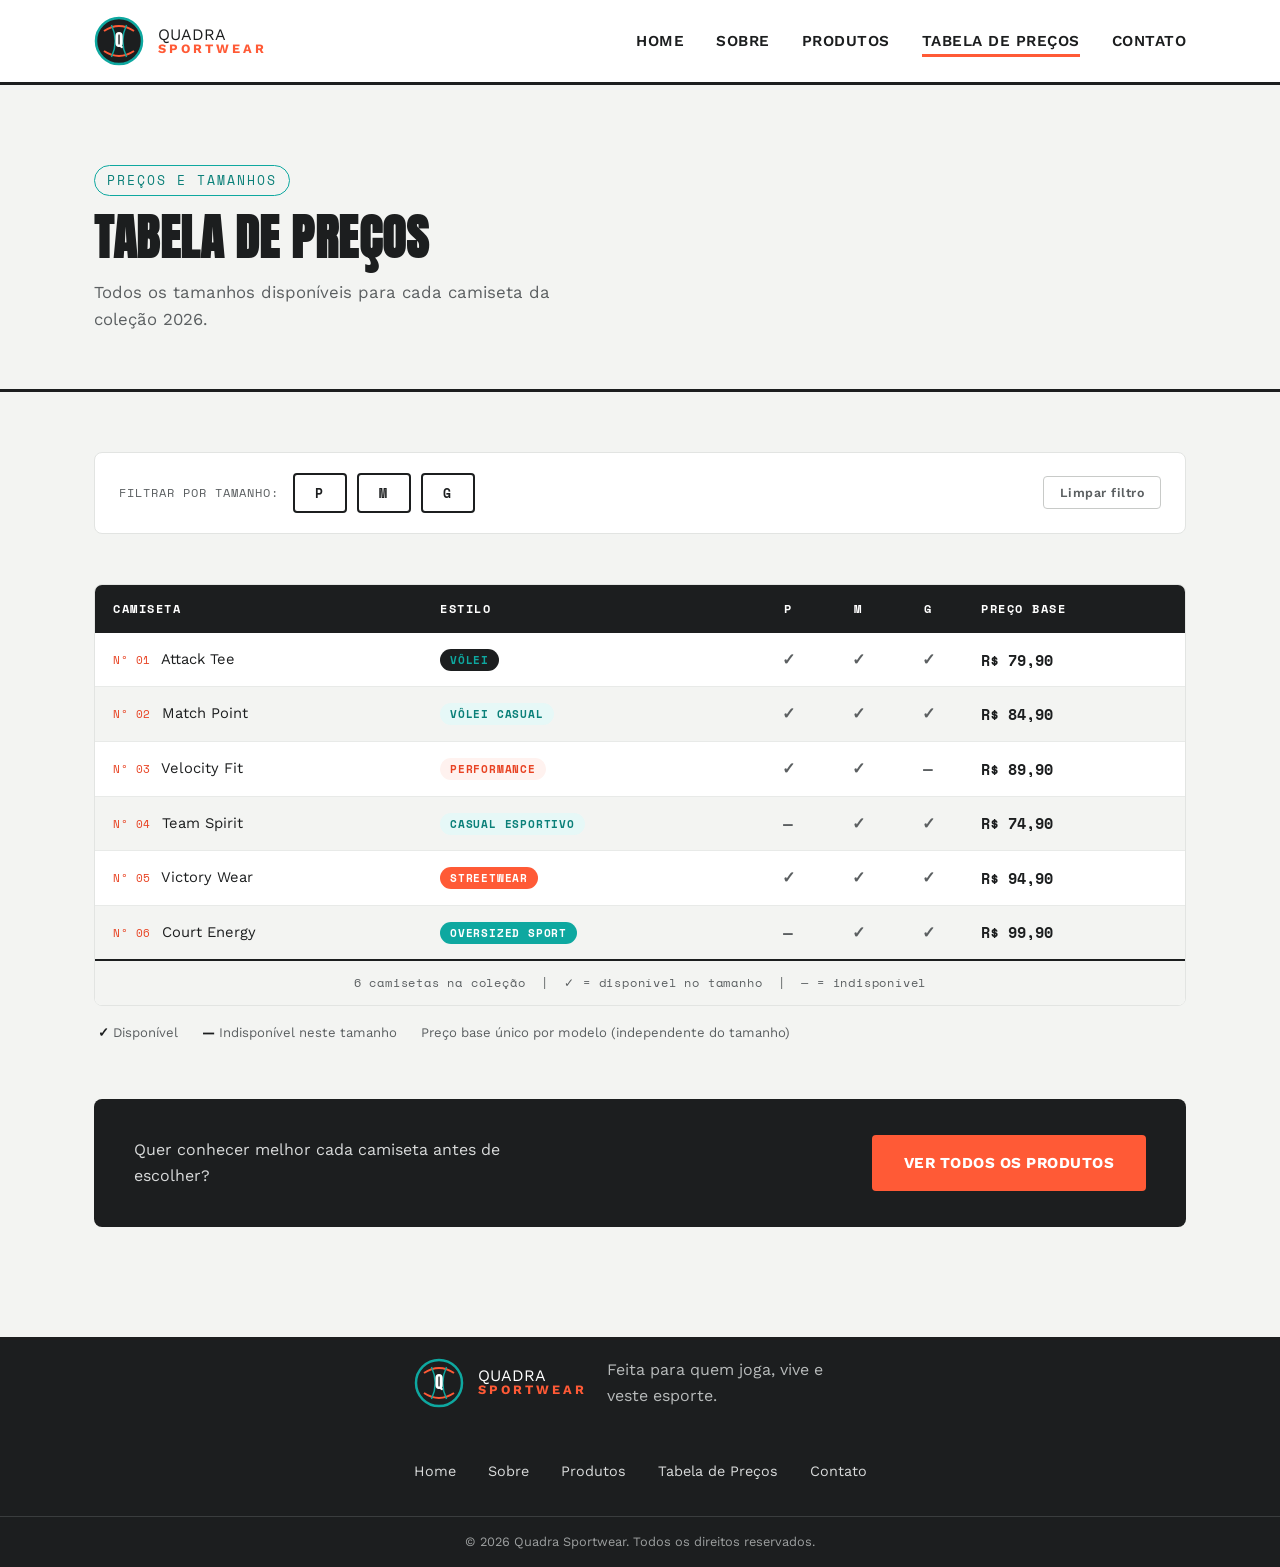
==== precos.html @ c9bf1943 "desenvolvimento dos produtos, preços e estilos" ====
<!DOCTYPE html>
<html lang="pt-BR">

<head>
  <meta charset="UTF-8">
  <meta name="viewport" content="width=device-width, initial-scale=1.0">
  <title>Tabela de Preços — Quadra Sportwear</title>
  <meta name="description" content="Consulte os preços e tamanhos disponíveis das camisetas Quadra Sportwear.">

  <!-- jQuery via CDN -->
  <script src="https://code.jquery.com/jquery-3.7.1.min.js"></script>

  <link rel="stylesheet" href="style.css">
  <link rel="stylesheet" href="precos.css">
</head>

<body>

  <!-- HEADER — active em "Tabela de Preços" -->
  <header class="site-header">
    <div class="container header-inner">

      <a href="index.html" class="logo">
        <svg class="logo-badge" viewBox="0 0 100 100" xmlns="http://www.w3.org/2000/svg"
             role="img" aria-label="Logotipo Quadra Sportwear">
          <circle cx="50" cy="50" r="46" fill="var(--graphite)" stroke="var(--teal)" stroke-width="5" />
          <path d="M20 30 Q50 10 80 30" fill="none" stroke="var(--coral)" stroke-width="4" />
          <path d="M20 70 Q50 90 80 70" fill="none" stroke="var(--coral)" stroke-width="4" />
          <path d="M35 18 Q50 50 35 82" fill="none" stroke="var(--teal)" stroke-width="3" />
          <path d="M65 18 Q50 50 65 82" fill="none" stroke="var(--teal)" stroke-width="3" />
          <text x="50" y="61" text-anchor="middle"
                font-family="Anton, Arial Black, sans-serif" font-size="34" fill="#FFFFFF">Q</text>
        </svg>
        <span class="logo-text">QUADRA <strong>SPORTWEAR</strong></span>
      </a>

      <input type="checkbox" id="nav-toggle" class="nav-toggle-input">
      <label for="nav-toggle" class="nav-toggle-label" aria-label="Abrir menu">
        <span></span><span></span><span></span>
      </label>

      <nav class="main-nav" aria-label="Navegação principal">
        <ul>
          <li><a href="index.html">Home</a></li>
          <li><a href="sobre.html">Sobre</a></li>
          <li><a href="produtos.html">Produtos</a></li>
          <li><a href="precos.html" class="active">Tabela de Preços</a></li>
          <li><a href="contato.html">Contato</a></li>
        </ul>
      </nav>

    </div>
  </header>

  <main>

    <!-- HERO DA PÁGINA -->
    <section class="hero-precos">
      <div class="container">
        <span class="hero-prec-eyebrow">Preços e tamanhos</span>
        <h1>Tabela de preços</h1>
        <p>Todos os tamanhos disponíveis para cada camiseta da coleção 2026.</p>
      </div>
    </section>

    <!-- SEÇÃO DA TABELA -->
    <section class="precos-secao">
      <div class="container">

        <!-- -----------------------------------------------
             CONTROLES DA TABELA DINÂMICA
             Opção 3: o usuário filtra a tabela por tamanho
             usando botões criados e manipulados via jQuery.
             ----------------------------------------------- -->
        <div class="tabela-controles">
          <p class="tabela-label">Filtrar por tamanho:</p>

          <div class="filtros-grupo" id="filtros-tamanho">
            <!--
              Os botões de filtro são gerados pelo jQuery (veja o script no final).
              Isso significa que se você adicionar mais tamanhos ao array no JS,
              os botões aparecem automaticamente aqui — sem mexer no HTML.
            -->
          </div>

          <!-- Botão para limpar o filtro e ver tudo -->
          <button class="btn-limpar" id="btn-limpar" aria-label="Mostrar todos os tamanhos">
            Limpar filtro
          </button>
        </div>

        <!-- Texto de resultado dinâmico (atualizado pelo jQuery) -->
        <p class="tabela-resultado" id="tabela-resultado" aria-live="polite">
          <!-- Ex: "Exibindo tamanho: M — 6 camisetas disponíveis" -->
        </p>

        <!-- -----------------------------------------------
             TABELA HTML
             Estrutura semântica completa com thead, tbody, tfoot.
             O jQuery manipula a visibilidade de linhas (tr)
             e o conteúdo do tfoot conforme o filtro ativo.
             ----------------------------------------------- -->
        <div class="tabela-wrapper" role="region" aria-label="Tabela de preços">
          <table class="tabela-precos" id="tabela-precos">

            <thead>
              <tr>
                <th scope="col">Camiseta</th>
                <th scope="col">Estilo</th>
                <!-- As colunas de tamanho têm data-tamanho para o jQuery filtrar -->
                <th scope="col" class="col-tamanho" data-tamanho="P">P</th>
                <th scope="col" class="col-tamanho" data-tamanho="M">M</th>
                <th scope="col" class="col-tamanho" data-tamanho="G">G</th>
                <th scope="col">Preço base</th>
              </tr>
            </thead>

            <tbody id="tabela-corpo">
              <!--
                Cada <tr> tem um atributo data-estilo com a categoria do produto.
                As células de disponibilidade usam ✓ (disponível) ou — (indisponível).
                O jQuery pode usar isso para filtros futuros (Pessoa 3 pode expandir).
              -->

              <tr data-estilo="Vôlei">
                <td class="td-nome">
                  <span class="tabela-num">Nº 01</span>
                  Attack Tee
                </td>
                <td><span class="pill-estilo pill-volei">Vôlei</span></td>
                <td class="td-tam" data-tamanho="P">✓</td>
                <td class="td-tam" data-tamanho="M">✓</td>
                <td class="td-tam" data-tamanho="G">✓</td>
                <td class="td-preco">R$ 79,90</td>
              </tr>

              <tr data-estilo="Vôlei Casual">
                <td class="td-nome">
                  <span class="tabela-num">Nº 02</span>
                  Match Point
                </td>
                <td><span class="pill-estilo pill-casual">Vôlei Casual</span></td>
                <td class="td-tam" data-tamanho="P">✓</td>
                <td class="td-tam" data-tamanho="M">✓</td>
                <td class="td-tam" data-tamanho="G">✓</td>
                <td class="td-preco">R$ 84,90</td>
              </tr>

              <tr data-estilo="Performance">
                <td class="td-nome">
                  <span class="tabela-num">Nº 03</span>
                  Velocity Fit
                </td>
                <td><span class="pill-estilo pill-perf">Performance</span></td>
                <td class="td-tam" data-tamanho="P">✓</td>
                <td class="td-tam" data-tamanho="M">✓</td>
                <td class="td-tam" data-tamanho="G">—</td>
                <td class="td-preco">R$ 89,90</td>
              </tr>

              <tr data-estilo="Casual Esportivo">
                <td class="td-nome">
                  <span class="tabela-num">Nº 04</span>
                  Team Spirit
                </td>
                <td><span class="pill-estilo pill-casual">Casual Esportivo</span></td>
                <td class="td-tam" data-tamanho="P">—</td>
                <td class="td-tam" data-tamanho="M">✓</td>
                <td class="td-tam" data-tamanho="G">✓</td>
                <td class="td-preco">R$ 74,90</td>
              </tr>

              <tr data-estilo="Streetwear">
                <td class="td-nome">
                  <span class="tabela-num">Nº 05</span>
                  Victory Wear
                </td>
                <td><span class="pill-estilo pill-street">Streetwear</span></td>
                <td class="td-tam" data-tamanho="P">✓</td>
                <td class="td-tam" data-tamanho="M">✓</td>
                <td class="td-tam" data-tamanho="G">✓</td>
                <td class="td-preco">R$ 94,90</td>
              </tr>

              <tr data-estilo="Oversized Sport">
                <td class="td-nome">
                  <span class="tabela-num">Nº 06</span>
                  Court Energy
                </td>
                <td><span class="pill-estilo pill-over">Oversized Sport</span></td>
                <td class="td-tam" data-tamanho="P">—</td>
                <td class="td-tam" data-tamanho="M">✓</td>
                <td class="td-tam" data-tamanho="G">✓</td>
                <td class="td-preco">R$ 99,90</td>
              </tr>

            </tbody>

            <tfoot>
              <tr>
                <!-- colspan="6" faz a célula ocupar todas as 6 colunas -->
                <td colspan="6" id="tabela-rodape">
                  <!-- Atualizado dinamicamente pelo jQuery: conta itens visíveis e exibe resumo -->
                  6 camisetas na coleção &nbsp;|&nbsp; ✓ = disponível no tamanho &nbsp;|&nbsp; — = indisponível
                </td>
              </tr>
            </tfoot>

          </table>
        </div><!-- /tabela-wrapper -->

        <!-- Legenda abaixo da tabela -->
        <div class="tabela-legenda">
          <span><strong>✓</strong> Disponível</span>
          <span><strong>—</strong> Indisponível neste tamanho</span>
          <span>Preço base único por modelo (independente do tamanho)</span>
        </div>

        <!-- CTA para voltar aos produtos -->
        <div class="precos-cta">
          <p>Quer conhecer melhor cada camiseta antes de escolher?</p>
          <a href="produtos.html" class="btn btn-primary">Ver todos os produtos</a>
        </div>

      </div>
    </section>

  </main>

  <!-- FOOTER -->
  <footer class="site-footer">
    <div class="container footer-inner">
      <div class="footer-brand">
        <div class="logo">
          <svg class="logo-badge" viewBox="0 0 100 100" xmlns="http://www.w3.org/2000/svg"
               role="img" aria-label="Logotipo Quadra Sportwear">
            <circle cx="50" cy="50" r="46" fill="var(--graphite)" stroke="var(--teal)" stroke-width="5" />
            <path d="M20 30 Q50 10 80 30" fill="none" stroke="var(--coral)" stroke-width="4" />
            <path d="M20 70 Q50 90 80 70" fill="none" stroke="var(--coral)" stroke-width="4" />
            <path d="M35 18 Q50 50 35 82" fill="none" stroke="var(--teal)" stroke-width="3" />
            <path d="M65 18 Q50 50 65 82" fill="none" stroke="var(--teal)" stroke-width="3" />
            <text x="50" y="61" text-anchor="middle"
                  font-family="Anton, Arial Black, sans-serif" font-size="34" fill="#FFFFFF">Q</text>
          </svg>
          <div class="logo-text">
            <span>QUADRA</span>
            <strong>SPORTWEAR</strong>
          </div>
        </div>
        <p class="footer-tagline">Feita para quem joga, vive e veste esporte.</p>
      </div>

      <nav class="footer-nav" aria-label="Links do rodapé">
        <ul>
          <li><a href="index.html">Home</a></li>
          <li><a href="sobre.html">Sobre</a></li>
          <li><a href="produtos.html">Produtos</a></li>
          <li><a href="precos.html">Tabela de Preços</a></li>
          <li><a href="contato.html">Contato</a></li>
        </ul>
      </nav>
    </div>
    <p class="footer-copy">© 2026 Quadra Sportwear. Todos os direitos reservados.</p>
  </footer>

  <!-- =======================================================
       JAVASCRIPT / JQUERY — Tabela de Preços Dinâmica (Opção 3)

       Funcionalidades implementadas:
       1. Geração automática dos botões de filtro por tamanho
       2. Filtro de colunas: ao clicar em P/M/G, destaca a coluna
          e oculta as demais colunas de tamanho
       3. Filtro de linhas: oculta produtos indisponíveis no tamanho
          selecionado (células com "—")
       4. Atualização dinâmica do texto de resultado e do rodapé
       5. Botão "Limpar filtro" restaura a visão completa
       6. Estado "ativo" nos botões (classe CSS .ativo)
       ======================================================= -->
  <script>
    $(document).ready(function () {

      /* --------------------------------------------------
         1. DADOS DOS TAMANHOS
         Altere este array para adicionar ou remover tamanhos.
         Os botões de filtro são gerados automaticamente.
         -------------------------------------------------- */
      const tamanhos = ['P', 'M', 'G'];

      /* --------------------------------------------------
         2. GERAÇÃO DINÂMICA DOS BOTÕES DE FILTRO
         Para cada tamanho no array, cria um <button>
         com data-tamanho e appenda no #filtros-tamanho.
         -------------------------------------------------- */
      tamanhos.forEach(function (tam) {
        const $btn = $('<button>')
          .addClass('btn-filtro')
          .attr('data-tamanho', tam)
          .attr('aria-pressed', 'false')
          .text(tam);

        $('#filtros-tamanho').append($btn);
      });

      /* --------------------------------------------------
         3. FUNÇÃO AUXILIAR: restaura a tabela ao estado
         completo (todas as colunas e linhas visíveis).
         -------------------------------------------------- */
      function limparFiltro() {
        // Mostra todas as colunas de tamanho no thead
        $('th.col-tamanho').show();

        // Mostra todas as células de tamanho no tbody
        $('td.td-tam').show();

        // Mostra todas as linhas do tbody
        $('#tabela-corpo tr').show();

        // Remove estilo de destaque das colunas
        $('td.td-tam, th.col-tamanho').removeClass('coluna-ativa');

        // Remove o estado "ativo" de todos os botões
        $('.btn-filtro').removeClass('ativo').attr('aria-pressed', 'false');

        // Limpa o texto de resultado
        $('#tabela-resultado').text('');

        // Restaura o texto do rodapé padrão
        $('#tabela-rodape').html(
          '6 camisetas na coleção &nbsp;|&nbsp; ✓ = disponível no tamanho &nbsp;|&nbsp; — = indisponível'
        );
      }

      /* --------------------------------------------------
         4. FUNÇÃO PRINCIPAL: aplica o filtro por tamanho.

         Lógica:
         a) Oculta colunas dos outros tamanhos (th e td)
         b) Destaca visualmente a coluna do tamanho escolhido
         c) Oculta linhas com "—" na coluna selecionada
            (produtos indisponíveis naquele tamanho)
         d) Conta quantos produtos ficaram visíveis
         e) Atualiza o texto de resultado e o rodapé
         -------------------------------------------------- */
      function aplicarFiltro(tamanho) {
        // a) Reseta visibilidade de todas as colunas primeiro
        $('th.col-tamanho').show();
        $('td.td-tam').show();
        $('td.td-tam, th.col-tamanho').removeClass('coluna-ativa');

        // b) Oculta colunas dos OUTROS tamanhos
        $('th.col-tamanho').not('[data-tamanho="' + tamanho + '"]').hide();
        $('td.td-tam').not('[data-tamanho="' + tamanho + '"]').hide();

        // c) Destaca a coluna do tamanho selecionado
        $('th.col-tamanho[data-tamanho="' + tamanho + '"]').addClass('coluna-ativa');
        $('td.td-tam[data-tamanho="' + tamanho + '"]').addClass('coluna-ativa');

        // d) Oculta linhas onde o produto NÃO está disponível neste tamanho
        //    (células com conteúdo "—" indicam indisponibilidade)
        let visiveis = 0;
        $('#tabela-corpo tr').each(function () {
          const $celula = $(this).find('td.td-tam[data-tamanho="' + tamanho + '"]');
          const disponivel = $celula.text().trim() === '✓';

          if (disponivel) {
            $(this).show();
            visiveis++;
          } else {
            $(this).hide();
          }
        });

        // e) Atualiza o texto de resultado acima da tabela
        const textoResultado = visiveis > 0
          ? 'Tamanho ' + tamanho + ': ' + visiveis + ' camiseta(s) disponível(is)'
          : 'Nenhuma camiseta disponível no tamanho ' + tamanho;

        $('#tabela-resultado').text(textoResultado);

        // f) Atualiza o rodapé da tabela com o resumo do filtro
        $('#tabela-rodape').html(
          'Filtro ativo: tamanho <strong>' + tamanho + '</strong> &nbsp;|&nbsp; '
          + visiveis + ' produto(s) disponível(is)'
        );
      }

      /* --------------------------------------------------
         5. EVENTOS DE CLIQUE NOS BOTÕES DE FILTRO
         -------------------------------------------------- */
      $(document).on('click', '.btn-filtro', function () {
        const tamanho = $(this).data('tamanho');
        const jaAtivo  = $(this).hasClass('ativo');

        // Se o botão clicado já estava ativo → limpa o filtro (toggle)
        if (jaAtivo) {
          limparFiltro();
          return;
        }

        // Marca o botão clicado como ativo e desmarca os outros
        $('.btn-filtro').removeClass('ativo').attr('aria-pressed', 'false');
        $(this).addClass('ativo').attr('aria-pressed', 'true');

        // Aplica o filtro
        aplicarFiltro(tamanho);
      });

      /* --------------------------------------------------
         6. BOTÃO "LIMPAR FILTRO"
         -------------------------------------------------- */
      $('#btn-limpar').on('click', function () {
        limparFiltro();
      });

    }); // fim do $(document).ready
  </script>

</body>
</html>
---- style.css ----
@import url('https://fonts.googleapis.com/css2?family=Anton&family=Space+Mono:wght@400;700&family=Work+Sans:wght@400;500;600;700&display=swap');
/* @import busca fontes externas direto do Google Fonts antes de qualquer outra regra do arquivo.
   Estamos carregando 3 famílias de uma vez só (separadas por &): Anton, Space Mono e Work Sans.
   :wght@400;700 → diz quais "pesos" (espessuras) da fonte Space Mono vamos usar: 400 (normal) e 700 (negrito).
   display=swap → enquanto a fonte não carrega, o navegador mostra uma fonte padrão no lugar
   (em vez de deixar o texto invisível), e troca pela fonte certa assim que ela terminar de carregar. */

/* Tokens de marca */
/* :root é a "raiz" do documento. Aqui a gente cria VARIÁVEIS CSS
   (começam com --). Em vez de escrever a cor #FF5A36 em 30 lugares
   diferentes, a gente escreve var(--coral) e troca em UM lugar só
   se um dia quiser mudar a cor da marca inteira. */
:root {
  --coral: #FF5A36;        /* cor principal da marca (botões, destaques) */
  --coral-dark: #E84323;   /* coral mais escuro, usado no hover (quando passa o mouse) */
  --teal: #0EA8A0;         /* verde-água, cor secundária */
  --teal-dark: #0B8079;    /* verde-água mais escuro, usado no hover */
  --graphite: #1C1E1F;     /* "grafite" = quase preto, usado em header/footer/textos escuros */
  --graphite-soft: #5B5F61;/* cinza médio, usado em textos secundários (menos importantes) */
  --bg: #F3F4F2;           /* cor de fundo clara do site */
  --white: #FFFFFF;        /* branco puro */

  --font-display: 'Anton', sans-serif;    /* fonte dos títulos grandes */
  --font-body: 'Work Sans', sans-serif;   /* fonte do texto corrido */
  --font-mono: 'Space Mono', monospace;   /* fonte dos números/tags */

  --container-w: 1140px;   /* largura máxima do conteúdo (pra não ficar gigante em tela enorme) */
}

/* Reset básico */
* {
  margin: 0;             /* zera a margem (espaço FORA do elemento) de tudo */
  padding: 0;            /* zera o padding (espaço DENTRO do elemento) de tudo */
  box-sizing: border-box; /* faz padding/borda entrarem DENTRO da largura definida, não somar a ela */
}

html {
  scroll-behavior: smooth; /* quando clica num link "#algo", rola a página suavemente em vez de pular seco */
}

body {
  font-family: var(--font-body); /* usa a fonte Work Sans como padrão em todo o site */
  color: var(--graphite);        /* cor do texto: grafite (quase preto) */
  background: var(--bg);         /* cor de fundo da página */
  line-height: 1.6;              /* espaço entre linhas do texto (1.6x o tamanho da fonte = mais respirado) */
  -webkit-font-smoothing: antialiased; /* deixa a fonte com bordas mais suaves em telas Apple/Chrome */
}

img, svg {
  display: block;     /* tira o espacinho fantasma que imagem/svg tem por padrão embaixo */
  max-width: 100%;     /* imagem nunca fica maior que o espaço do elemento pai (evita "vazar" da tela) */
}

a {
  color: inherit;          /* link usa a MESMA cor do texto ao redor, não o azul/roxo padrão do navegador */
  text-decoration: none;   /* tira o sublinhado padrão dos links */
}

ul {
  list-style: none; /* tira as bolinhas/marcadores padrão de listas (<ul><li>) */
}

h1, h2, h3 {
  font-family: var(--font-display); /* todos os títulos usam a fonte Anton */
  text-transform: uppercase;        /* força todo título a aparecer em CAIXA ALTA */
  letter-spacing: 0.5px;            /* espaço extra entre as letras (deixa mais "estiloso") */
  line-height: 1.1;                 /* linhas mais coladas (bom pra título grande) */
}

.container {
  width: 100%;                  /* ocupa 100% da tela disponível... */
  max-width: var(--container-w);/* ...mas nunca passa de 1140px de largura */
  margin: 0 auto;                /* margin "auto" nas laterais = centraliza o bloco na página */
  padding: 0 24px;               /* respiro de 24px nas laterais (pra não colar nas bordas da tela) */
}

:focus-visible {
  outline: 3px solid var(--teal); /* quando navega pelo TAB do teclado, mostra um contorno verde-água */
  outline-offset: 2px;            /* afasta um pouquinho o contorno do elemento (visual mais limpo) */
}

/* Botões (uso geral no site) */
.btn {
  display: inline-block;        /* botão se comporta como bloco, mas fica na mesma linha de outros elementos */
  font-family: var(--font-body); /* fonte do texto do botão, mesma usada no corpo do site */
  font-weight: 700;              /* texto em negrito (bold) */
  font-size: 0.95rem;            /* tamanho da fonte (rem = relativo ao tamanho base da página) */
  letter-spacing: 0.5px;         /* espaço extra entre as letras, deixando o texto uppercase mais legível */
  text-transform: uppercase;     /* texto do botão em caixa alta */
  padding: 14px 30px;            /* espaço interno: 14px cima/baixo, 30px esquerda/direita */
  border-radius: 4px;            /* cantos levemente arredondados */
  border: 2px solid transparent; /* borda invisível (só existe pra não "pular" o tamanho no hover) */
  cursor: pointer;               /* mouse vira "mãozinha" ao passar por cima, indicando que é clicável */
  transition: transform 0.15s ease, background 0.2s ease, color 0.2s ease;
  /* ↑ transition = anima as mudanças suavemente em vez de trocar "no seco".
     Aqui: a mudança de posição (transform), cor de fundo e cor do texto
     vão demorar 0.15s/0.2s pra acontecer, com efeito suave (ease) */
}
.btn:hover {
  transform: translateY(-2px); /* :hover = quando o mouse passa por cima. Aqui sobe o botão 2px (efeito "flutuar") */
}

.btn-primary {
  background: var(--coral); /* fundo coral = botão de ação principal ("Ver coleção") */
  color: var(--white);      /* texto branco, pra ficar legível em cima do fundo coral */
}
.btn-primary:hover {
  background: var(--coral-dark); /* escurece o coral quando passa o mouse, dando feedback visual */
}

.btn-outline {
  background: transparent;     /* sem fundo, só borda */
  border-color: var(--white);  /* borda branca */
  color: var(--white);         /* texto branco, legível sobre o fundo escuro onde esse botão é usado */
}
.btn-outline:hover {
  background: var(--white);    /* no hover, inverte: fundo fica branco */
  color: var(--graphite);      /* e o texto fica escuro, pra continuar legível */
}

/* Logo */
.logo {
  display: flex;          /* coloca o SVG do ícone e o texto lado a lado (em linha) */
  align-items: center;    /* centraliza ícone e texto verticalmente um em relação ao outro */
  gap: 14px;               /* espaço de 14px entre o ícone e o texto do logo */
}

.logo-text {
  display: flex;             /* permite empilhar "QUADRA" e "SPORTWEAR" um sobre o outro (no footer) */
  flex-direction: column;    /* organiza os itens internos em coluna (de cima pra baixo) */
  line-height: 1;             /* linhas bem coladas, sem respiro extra entre "QUADRA" e "SPORTWEAR" */
}

.logo-text span {
  color: var(--graphite);   /* a palavra "QUADRA" (dentro de <span>) usa a cor grafite (quase preto) */
}

.site-footer .logo-text span {
  color: var(--white);  /* a palavra "QUADRA" (dentro de <span>) usa a cor branca (rodapé) */
}

.logo-text strong {
  font-family: var(--font-body); /* "SPORTWEAR" usa a fonte de texto corrido, não a fonte de título */
  font-size: 0.8rem;              /* tamanho menor, já que é um complemento do nome principal */
  letter-spacing: 3px;            /* espaçamento largo entre as letras, dando um ar mais "técnico/esportivo" */
  color: var(--coral);            /* "SPORTWEAR" em coral, pra criar contraste de cor com "QUADRA" */
}

.logo-badge {
  width: 50px;        /* tamanho fixo do ícone SVG do logo */
  height: 50px;       /* altura igual à largura, mantendo o ícone quadrado */
  flex-shrink: 0;     /* impede que o ícone "encolha" se o espaço disponível ficar pequeno (mantém o tamanho) */
}

/* HEADER / NAV (compartilhado em todas as páginas) */
.site-header {
  background: var(--white);                  /* fundo branco do header */
  border-bottom: 3px solid var(--graphite); /* linha grossa escura separando o header do resto da página */
  position: sticky; /* sticky = o header "cola" no topo da tela quando você rola a página pra baixo */
  top: 0;            /* define ONDE ele cola: a 0px do topo */
  z-index: 100;      /* garante que o header fique por CIMA de outros elementos (camada de cima) */
}

.header-inner {
  display: flex;                  /* logo e menu lado a lado */
  align-items: center;            /* centralizados verticalmente */
  justify-content: space-between; /* logo na esquerda, menu na direita, espaço entre eles */
  padding-top: 16px;              /* espaçamento interno superior */
  padding-bottom: 16px;           /* espaçamento interno inferior */
}

.main-nav ul {
  display: flex; /* os links do menu ficam em LINHA (um do lado do outro) em vez de empilhados */
  gap: 32px;      /* espaço de 32px entre cada link do menu */
}

.main-nav a {
  font-weight: 600;               /* deixa o texto do link mais "grosso" (semi-bold) */
  font-size: 0.95rem;             /* tamanho da fonte do link, levemente menor que o padrão (1rem) */
  text-transform: uppercase;      /* converte o texto do link para CAIXA ALTA */
  letter-spacing: 0.5px;          /* aumenta um pouco o espaçamento entre as letras */
  padding-bottom: 4px;            /* espaço entre o texto e a borda inferior (border-bottom) */
  border-bottom: 3px solid transparent; /* linha embaixo do link, invisível até o hover/active */
  transition: border-color 0.2s ease, color 0.2s ease; /* anima a mudança de cor da borda e do texto suavemente, em 0.2s */
}

.main-nav a:hover,
.main-nav a.active {
  border-color: var(--coral); /* mostra a linha coral embaixo do link quando passa o mouse OU quando é a página atual */
}

/* Toggle mobile (funciona sem JS; Pessoa 3 pode evoluir depois) */
.nav-toggle-input {
  display: none; /* esconde a checkbox (ela só existe "por trás" pra guardar o estado aberto/fechado do menu) */
}

.nav-toggle-label {
  display: none;      /* esconde o ícone de "hamburguer" (3 risquinhos) no computador */
  flex-direction: column; /* organiza os 3 risquinhos um embaixo do outro */
  gap: 5px;             /* espaço entre os risquinhos */
  cursor: pointer;     /* mostra a "mãozinha" ao passar o mouse, indicando que é clicável */
  padding: 6px;        /* área de toque maior em volta do ícone, facilitando o clique/toque no celular */
}
.nav-toggle-label span {
  width: 26px;                  /* largura de cada risquinho do ícone hambúrguer */
  height: 3px;                  /* altura bem fina, pra parecer uma linha */
  background: var(--graphite);  /* cor escura, igual ao resto dos ícones/textos do header */
  border-radius: 2px;           /* pontas levemente arredondadas em cada risquinho */
}

/* FOOTER (compartilhado em todas as páginas) */
.site-footer {
  background: var(--graphite); /* footer escuro, contrastando com o resto do site */
  color: var(--white);         /* texto branco, padrão sobre o fundo escuro */
  margin-top: 20px; /* espaço grande ANTES do footer, separando do conteúdo */
}

.footer-inner {
  display: flex;             /* organiza marca, navegação do footer */
  flex-direction: column;    /* empilhados de cima pra baixo (marca → links) */
  align-items: center;       /* tudo centralizado horizontalmente */
  gap: 50px;                 /* espaço entre cada bloco do footer */

  padding-top: 20px;    /* espaço interno no topo do footer */
  padding-bottom: 32px; /* espaço interno na base do footer */
}

.footer-brand {
  display: flex;             /* coloca o logo e a tagline lado a lado */
  align-items: center;       /* centralizados verticalmente entre si */
  justify-content: center;   /* centralizados horizontalmente dentro do bloco */
  gap: 20px;                 /* espaço entre o logo e o texto da tagline */
}

.footer-tagline {
  margin: 0;                  /* remove margem padrão do <p>, já que o gap do .footer-brand cuida do espaçamento */
  max-width: 260px;           /* limita a largura do texto, pra não esticar e quebrar mal em linhas longas */
  color: #B7BABA;           /* cinza claro — legível sobre o fundo escuro do footer, mas discreto */
  font-size: 1rem;          /* tamanho de fonte padrão pro texto da tagline */
}

.footer-nav ul {
  display: flex;             /* links do footer ficam em linha (lado a lado) */
  flex-direction: row;       /* garante a direção horizontal (reforça o valor padrão do flex) */
  gap: 32px;                   /* mesmo espaçamento usado no menu principal, pra manter consistência visual */
  flex-wrap: wrap;             /* se a tela for estreita e não couber tudo numa linha, quebra pra próxima */
  justify-content: center;     /* centraliza os links horizontalmente */
}

.footer-nav a {
  font-size: 0.9rem;   /* texto um pouco menor que o menu principal, já que o footer é secundário */
  color: #D8DADA;       /* cinza claro, legível sobre o fundo escuro mas sem competir com o branco puro */
}
.footer-nav a:hover {
  color: var(--teal); /* link do footer fica verde-água ao passar o mouse */
}

.footer-copy {
  border-top: 1px solid #3A3D3E; /* linha fina separando o "© 2026..." do resto do footer */
  text-align: center;     /* centraliza o texto do copyright */
  font-size: 0.8rem;      /* fonte pequena, por ser uma informação secundária */
  color: #9C9F9F;         /* cinza claro, discreto sobre o fundo escuro do footer */
  padding: 15px 0;        /* respiro interno em cima e embaixo do texto */
}

/* HOME — Hero principal */
.hero {
  position: relative; /* "relative" é necessário pra poder posicionar o número gigante (.hero-number) dentro dele */
  background: var(--graphite); /* banner escuro */
  color: var(--white);         /* texto branco, padrão sobre fundo escuro */
  overflow: hidden;   /* esconde qualquer parte do número gigante que "vaze" pra fora do banner */
  padding: 110px 0 100px; /* respiro grande em cima (110px) e embaixo (100px) */
}

.hero-number {
  position: absolute;  /* tira o número do fluxo normal e permite posicionar exatamente onde quiser */
  right: -40px;          /* encosta (e passa um pouco) da borda direita */
  top: -60px;            /* sobe um pouco acima do topo do banner */
  font-family: var(--font-display); /* usa a fonte de título grande pro número decorativo */
  font-size: 32rem;      /* ENORME de propósito — é o "07" gigante de fundo */
  line-height: 1;        /* linhas bem coladas, importante pra um número tão grande não "esticar" o bloco */
  color: transparent;                       /* o número em si é invisível... */
  -webkit-text-stroke: 2px var(--teal-dark); /* ...só o CONTORNO dele aparece, criando efeito "vazado" */
  opacity: 0.35;          /* fica bem sutil/transparente, pra não competir com o texto principal */
  pointer-events: none;   /* impede que esse número "roube" cliques do mouse (ele é só decoração) */
  user-select: none;      /* impede a pessoa de selecionar/copiar esse texto por engano */
}

.hero-inner {
  position: relative; /* garante que o texto fique por CIMA do número gigante (não atrás dele) */
  z-index: 1;           /* reforça essa camada acima */
  max-width: 620px;     /* texto não estica até o fim da tela, fica mais legível */
}

.hero-eyebrow {
  font-family: var(--font-mono);  /* usa a fonte monoespaçada, dando aquele ar "técnico/código" */
  font-size: 0.85rem;              /* texto pequeno, já que é só um rótulo de destaque */
  letter-spacing: 2px;             /* letras bem espaçadas, reforça a sensação de "etiqueta" */
  color: var(--teal);              /* cor do texto da "etiqueta", combinando com a borda da pílula */
  text-transform: uppercase;       /* texto sempre em CAIXA ALTA */
  margin-bottom: 18px;             /* espaço entre o eyebrow e o que vem depois (o h1) */
  display: inline-block;       /* permite dar border/padding nele como se fosse uma "pílula" */
  border: 1px solid var(--teal);   /* contorno fino na mesma cor do texto, fechando a "pílula" */
  padding: 4px 12px;               /* respiro interno entre o texto e a borda */
  border-radius: 30px;          /* valor alto = vira formato de pílula/cápsula */
}

.hero h1 {
  font-size: 4.2rem; /* título GIGANTE — é o nome da marca "QUADRA CO." */
  margin-bottom: 18px; /* espaço entre o título e o slogan abaixo */
}

.hero-slogan {
  font-size: 1.25rem;       /* maior que o texto normal, mas bem menor que o h1 */
  font-weight: 600;         /* texto semi-bold, pra dar peso ao slogan */
  color: var(--teal); /* slogan em destaque na cor verde-água */
  margin-bottom: 18px;      /* espaço entre o slogan e o parágrafo (.hero-text) */
}

.hero-text {
  color: #D8DADA;    /* cinza claro (legível sobre fundo escuro, mas menos chamativo que o branco puro) */
  margin-bottom: 36px; /* espaço maior antes dos botões, separando bem os blocos */
  max-width: 480px;   /* limita a largura do texto pra não esticar demais e ficar difícil de ler */
}

.hero-actions {
  display: flex;     /* os dois botões ("Ver coleção" e "Conhecer a marca") ficam lado a lado */
  gap: 16px;          /* espaço entre os dois botões */
  flex-wrap: wrap;   /* se a tela for pequena e não couber os dois na mesma linha, quebra pra próxima */
}

/* HOME — Apresentação da empresa */
.apresentacao {
  padding: 90px 0; /* respiro grande em cima e embaixo dessa seção */
}

.apresentacao-grid {
  display: grid;                       /* grid = organiza em "grade" (colunas e linhas), diferente do flex */
  grid-template-columns: 1.1fr 0.9fr;  /* 2 colunas: a esquerda (texto) um pouco mais larga que a direita (gráfico) */
  gap: 60px;                            /* espaço entre as duas colunas */
  align-items: center;                  /* centraliza as colunas verticalmente uma em relação à outra */
}

.apresentacao h2 {
  font-size: 2.3rem;    /* tamanho do título da seção */
  margin-bottom: 20px;  /* espaço entre o título e o parágrafo abaixo */
}

.apresentacao h2 span {
  color: var(--coral); /* a palavra dentro de <span> fica destacada em coral */
}

.apresentacao p {
  color: var(--graphite-soft); /* cinza médio, padrão pra texto secundário */
  font-size: 1.05rem;          /* tamanho ligeiramente maior que o texto padrão do body */
  margin-bottom: 16px;         /* espaço entre parágrafos */
  max-width: 480px;            /* limita a largura da linha de texto, facilitando a leitura */
}

/* Recorte gráfico decorativo */
.apresentacao-grafico {
  position: relative;  /* necessário pra poder posicionar os pseudo-elementos ::before/::after dentro dela */
  height: 320px;       /* altura fixa do bloco gráfico decorativo */
  border-radius: 8px;  /* cantos arredondados, mesmo padrão visual do site */
  background: linear-gradient(135deg, var(--teal) 0%, var(--teal) 45%, var(--coral) 45%, var(--coral) 100%);
  /* ↑ gradiente diagonal (135 graus): metade da caixa é verde-água, metade é coral,
     com uma divisão diagonal nítida (porque os dois "45%" ficam coladinhos) */
  overflow: hidden; /* esconde o que passar da borda arredondada */
}
.apresentacao-grafico::before {
  /* ::before cria um elemento "fantasma" dentro da caixa, só com CSS (sem precisar de HTML extra) */
  content: "";  /* obrigatório existir, mesmo vazio, pra o ::before "nascer" */
  position: absolute;  /* posiciona o elemento fantasma sobre toda a caixa, junto com o "inset: 0" abaixo */
  inset: 0;      /* cola esse elemento fantasma nas 4 bordas da caixa (top/right/bottom/left = 0) */
  background: repeating-linear-gradient(
    45deg,
    rgba(255,255,255,0.12) 0,
    rgba(255,255,255,0.12) 14px,
    transparent 14px,
    transparent 28px
  );
  /* ↑ cria listras diagonais brancas bem sutis (12% de opacidade) repetindo de 28px em 28px,
     dando uma textura tipo "linhas de quadra" por cima do gradiente */
}
.apresentacao-grafico::after {
  /* ::after cria OUTRO elemento fantasma, esse com texto */
  content: "QUADRA";  /* o texto "QUADRA" escrito direto pelo CSS, sem precisar estar no HTML */
  position: absolute;       /* tira o texto do fluxo normal pra poder posicioná-lo livremente dentro da caixa */
  bottom: 18px;             /* distância da borda inferior */
  left: 18px;               /* distância da borda esquerda */
  font-family: var(--font-display); /* usa a fonte de título grande pro texto decorativo */
  font-size: 1.6rem;        /* tamanho do texto decorativo */
  color: var(--white);      /* cor branca, pra aparecer bem sobre o fundo colorido do gradiente */
  letter-spacing: 1px;      /* leve espaçamento entre as letras */
}

/* HOME — Destaques da marca */
.destaques {
  padding: 90px 0; /* respiro grande em cima e embaixo da seção */
  background: var(--white); /* fundo branco, diferente do cinza claro do resto da página (separa visualmente a seção) */
}

.destaques-header {
  text-align: center;  /* centraliza o título e o texto de apoio */
  max-width: 560px;    /* limita a largura do bloco, pra não esticar demais */
  margin: 0 auto 50px; /* centraliza o bloco e deixa 50px de espaço embaixo dele */
}

.destaques-header h2 { font-size: 2.3rem; margin-bottom: 12px; }
/* ↑ tamanho do título da seção + espaço embaixo dele, antes do parágrafo de apoio */
.destaques-header p { color: var(--graphite-soft); }
/* ↑ parágrafo de apoio em cinza médio, pra ficar mais discreto que o título */

.destaques-grid {
  display: grid;                          /* usa grid pra organizar os cards em colunas */
  grid-template-columns: repeat(4, 1fr); /* repete 4 colunas, todas do mesmo tamanho (1fr = "1 fração" igual) */
  gap: 24px; /* espaço entre os cards, tanto na horizontal quanto vertical */
}

.destaque-card {
  background: var(--bg);    /* fundo claro do card, igual ao fundo da página */
  border-radius: 8px;       /* cantos arredondados */
  padding: 28px 22px;       /* respiro interno do card */
  border-top: 5px solid var(--coral); /* faixa colorida grossa só no TOPO do card */
  transition: transform 0.2s ease;     /* anima suavemente quando o card "sobe" no hover */
}
.destaque-card:nth-child(even) {
  /* :nth-child(even) = seleciona os cards em posição PAR (2º, 4º...) */
  border-top-color: var(--teal); /* alterna a cor da faixa: ímpar=coral, par=verde-água */
}
.destaque-card:hover {
  transform: translateY(-6px); /* sobe o card 6px ao passar o mouse, dando sensação de "destacar" */
}

.destaque-numero {
  font-family: var(--font-mono); /* fonte monoespaçada, dando ar de "código/número de identificação" */
  font-weight: 700;              /* negrito, pra destacar o número */
  font-size: 0.9rem;             /* tamanho pequeno, já que é só um rótulo */
  color: var(--coral-dark);      /* cor coral escuro, combinando com a faixa do topo do card (cards ímpares) */
  margin-bottom: 14px;           /* espaço entre o número e o título do card */
  display: block; /* força o "Nº 04" a ficar numa linha própria, acima do título */
}
.destaque-card:nth-child(even) .destaque-numero {
  color: var(--teal-dark); /* o número também muda de cor nos cards pares, acompanhando a faixa do topo */
}

.destaque-card h3 {
  font-size: 1.15rem;   /* tamanho do título do card */
  margin-bottom: 10px;  /* espaço entre o título e o parágrafo abaixo */
  letter-spacing: 0; /* "desliga" o letter-spacing herdado da regra geral de h1/h2/h3, fica mais compacto aqui */
}

.destaque-card p {
  font-size: 0.92rem;          /* texto levemente menor que o padrão, por ser descritivo */
  color: var(--graphite-soft); /* cinza médio, texto secundário */
}

/* SOBRE — Hero compacto */
.hero-sobre {
  padding: 80px 0 60px; /* respiro em cima e embaixo, menor que o hero da Home */
  text-align: left; /* texto alinhado à esquerda (diferente de seções centralizadas como .destaques-header) */
}

.hero-sobre-eyebrow {
  font-family: var(--font-mono);   /* fonte monoespaçada, mesmo estilo de "etiqueta" usado no hero da Home */
  color: var(--coral-dark);        /* cor coral escuro pro texto da etiqueta */
  letter-spacing: 2px;             /* letras espaçadas, reforçando o ar de etiqueta */
  font-size: 0.85rem;              /* texto pequeno */
  text-transform: uppercase;       /* texto em caixa alta */
}

.hero-sobre h1 {
  font-size: 3rem; /* menor que o h1 da Home (4.2rem), porque aqui é um título de página, não o nome da marca */
  margin: 14px 0 16px; /* espaço acima e abaixo do título */
}

.hero-sobre p {
  color: var(--graphite-soft); /* cinza médio, texto de apoio */
  max-width: 560px;            /* limita a largura do texto */
  font-size: 1.05rem;          /* tamanho ligeiramente maior que o padrão */
}

/* SOBRE — História */
.historia {
  padding: 30px 0 90px; /* respiro menor em cima, maior embaixo, já que vem logo depois do hero compacto */
}

.historia-grid {
  display: grid;                     /* organiza texto e selo em colunas lado a lado */
  grid-template-columns: 1fr 0.7fr; /* coluna do texto maior, coluna do "selo/crachá" menor */
  gap: 60px;            /* espaço entre as duas colunas */
  align-items: center;  /* centraliza as colunas verticalmente uma em relação à outra */
}

.historia h2 {
  font-size: 2rem;       /* tamanho do título da seção */
  margin-bottom: 18px;   /* espaço entre o título e o primeiro parágrafo */
}

.historia p {
  color: var(--graphite-soft); /* cinza médio, texto de apoio */
  margin-bottom: 16px;         /* espaço entre os parágrafos */
}

.historia-crest {
  background: var(--graphite);  /* caixa escura, tipo um "selo" da marca */
  border-radius: 8px;    /* cantos arredondados */
  padding: 40px;          /* respiro interno generoso */
  display: flex;          /* organiza logo e texto em coluna, junto com flex-direction abaixo */
  flex-direction: column;  /* logo e texto empilhados (um embaixo do outro) */
  align-items: center;      /* centralizados na horizontal */
  gap: 16px;               /* espaço entre o logo e o texto */
}
.historia-crest .logo-badge {
  width: 90px;   /* logo maior aqui do que no header (que é só 42px) */
  height: 90px;  /* altura igual à largura, mantendo o ícone quadrado */
}
.historia-crest span {
  font-family: var(--font-mono);   /* texto "FUNDADA POR 3 JOGADORAS" usa a fonte tipo "máquina de escrever" */
  color: var(--teal);                /* cor verde-água, contrastando com o fundo escuro do crachá */
  font-size: 0.85rem;                 /* texto pequeno */
  letter-spacing: 2px;                /* letras bem espaçadas, reforçando o ar de "selo/carimbo" */
  text-align: center;                 /* centraliza o texto dentro do selo */
}

/* SOBRE — Missão / Visão */
.mvv {
  padding: 90px 0; /* respiro grande em cima e embaixo da seção */
  background: var(--white); /* fundo branco, separando visualmente da seção anterior */
}

.mvv-grid {
  display: grid;                       /* organiza os dois cards lado a lado */
  grid-template-columns: repeat(2, 1fr); /* 2 colunas iguais: Missão do lado da Visão */
  gap: 28px; /* espaço entre os dois cards */
}

.mvv-card {
  background: var(--bg);   /* fundo claro pro card, contrastando com o fundo branco da seção */
  border-radius: 8px;       /* cantos arredondados, mesmo padrão visual usado nos outros cards do site */
  padding: 36px 32px;        /* respiro interno generoso, deixando o texto confortável dentro do card */
}

.mvv-card.missao { border-left: 6px solid var(--coral); } /* faixa colorida na LATERAL esquerda (não no topo, como os destaques) */
.mvv-card.visao { border-left: 6px solid var(--teal); } /* mesma ideia, mas com a cor verde-água do card "Visão" */

.mvv-card h3 {
  font-size: 1.4rem;     /* tamanho do título do card */
  margin-bottom: 14px;   /* espaço entre o título e o parágrafo abaixo */
}
.mvv-card.missao h3 { color: var(--coral-dark); }
/* ↑ título "Missão" usa coral escuro, combinando com a faixa lateral do mesmo card */
.mvv-card.visao h3 { color: var(--teal-dark); }
/* ↑ título "Visão" usa verde-água escuro, combinando com a faixa lateral do mesmo card */

.mvv-card p {
  color: var(--graphite-soft);  /* texto do parágrafo em cinza médio, igual ao padrão usado no resto do site */
  font-size: 1rem;              /* tamanho padrão de texto */
}

/* SOBRE — Valores */
.valores {
  padding: 90px 0; /* respiro grande em cima e embaixo da seção */
}

.valores-header {
  text-align: center;   /* centraliza título e texto de apoio */
  max-width: 560px;     /* limita a largura do bloco */
  margin: 0 auto 40px;  /* centraliza o bloco na página e deixa espaço embaixo */
}
.valores-header h2 { font-size: 2.3rem; margin-bottom: 12px; }
/* ↑ título "Nossos valores", mesmo padrão de tamanho usado em .destaques-header h2 */
.valores-header p { color: var(--graphite-soft); }
/* ↑ subtítulo de apoio em cinza médio */

.valores-lista {
  display: flex;          /* coloca as "pílulas" de valores em linha */
  flex-wrap: wrap;       /* se não couber todas as "pílulas" numa linha, quebra pra próxima linha */
  justify-content: center; /* centraliza as pílulas horizontalmente */
  gap: 16px;               /* espaço entre cada pílula */
}

.valor-pill {
  font-family: var(--font-body); /* fonte de texto corrido */
  font-weight: 600;              /* semi-bold, deixando o texto mais "forte" */
  font-size: 0.95rem;            /* tamanho de fonte padrão pra botões/pílulas */
  padding: 14px 26px;            /* respiro interno da pílula */
  border-radius: 40px;    /* valor bem alto = vira formato de "pílula" arredondada */
  color: var(--white);           /* texto branco, legível sobre o fundo coral/verde-água */
  background: var(--coral);      /* fundo coral por padrão (alternado pelo nth-child abaixo) */
}
.valor-pill:nth-child(even) {
  background: var(--teal); /* alterna cor: 1ª/3ª pílula coral, 2ª/4ª verde-água */
}

/* =========================================================
   RESPONSIVIDADE BÁSICA
   (Pessoa 3 cuida da responsividade completa do site;
   isto garante que Home e Sobre não quebrem no mobile
   enquanto isso.)
   ========================================================= */

/* @media = "só aplique essas regras SE a tela for assim".
   max-width: 900px significa: "telas com até 900px de largura"
   (tablets e parte dos celulares maiores) */
@media (max-width: 900px) {
  .destaques-grid { grid-template-columns: repeat(2, 1fr); } /* de 4 colunas passa pra 2 */
  .apresentacao-grid,
  .historia-grid,
  .mvv-grid { grid-template-columns: 1fr; } /* essas 3 grades viram UMA coluna só (empilhado) */
  .hero-number { font-size: 18rem; top: -20px; } /* número gigante de fundo fica menor, cabendo melhor */
  .hero h1 { font-size: 3rem; } /* título da Home encolhe um pouco */
}

/* Essa segunda regra é mais restrita: só telas até 700px (celulares) */
@media (max-width: 700px) {
  .nav-toggle-label { display: flex; } /* mostra o ícone de hamburguer (3 risquinhos) só no celular */

  .main-nav {
    display: none;   /* o menu fica ESCONDIDO por padrão no celular... */
    width: 100%;      /* ocupa toda a largura disponível quando o menu aparece */
    order: 3;          /* manda ele pra "3ª posição" visualmente, aparecendo abaixo do logo/botão */
  }
  .main-nav ul {
    flex-direction: column; /* ...e quando aparece, os links ficam EMPILHADOS, não em linha */
    gap: 0;                  /* sem espaço entre os links, já que cada um tem seu próprio padding vertical */
    border-top: 1px solid #eee; /* linha fina separando o menu do conteúdo acima */
    margin-top: 14px;           /* espaço entre o menu e o que vem antes dele */
  }
  .main-nav a {
    display: block;   /* cada link ocupa a linha toda, facilitando o toque */
    padding: 14px 0; /* cada link fica mais "alto", mais fácil de tocar no celular */
  }
  .nav-toggle-input:checked ~ .main-nav {
    /* :checked = quando a checkbox escondida está marcada (ou seja, o hamburguer foi clicado).
       ~ .main-nav = "então mostre o irmão .main-nav que vem depois dela no HTML".
       Esse é o truque que faz o menu abrir/fechar SEM JavaScript. */
    display: block; /* faz o menu, que estava escondido, aparecer */
  }

  .header-inner { flex-wrap: wrap; } /* permite o menu mobile quebrar pra segunda linha */

  .destaques-grid { grid-template-columns: 1fr; } /* no celular, os 4 cards ficam empilhados, 1 por linha */
  .hero { padding: 80px 0 70px; } /* reduz o respiro do hero no celular */
  .hero h1 { font-size: 2.6rem; } /* título ainda menor no celular */
  .hero-number { display: none; } /* esconde o número gigante de fundo no celular (não cabe bem em tela pequena) */
}

/* ==========================================================
   PRODUTOS.CSS
   Estilos específicos das páginas produtos.html e (importado
   pelo precos.html quando necessário). Depende das variáveis
   e utilitários definidos em style.css.
   ========================================================== */

/* -------------------------------------------------------
   HERO DA PÁGINA PRODUTOS
   ------------------------------------------------------- */
.hero-produtos {
  padding: 80px 0 56px;
  border-bottom: 3px solid var(--graphite);
  background: var(--bg);
}

.hero-prod-eyebrow {
  /* Mesmo padrão da eyebrow do hero-sobre */
  display: inline-block;
  font-family: var(--font-mono);
  font-size: 0.82rem;
  letter-spacing: 2px;
  text-transform: uppercase;
  color: var(--teal-dark);
  border: 1px solid var(--teal);
  padding: 4px 12px;
  border-radius: 30px;
  margin-bottom: 16px;
}

.hero-produtos h1 {
  font-size: 3rem;
  margin-bottom: 14px;
  color: var(--graphite);
}

.hero-produtos p {
  font-size: 1.05rem;
  color: var(--graphite-soft);
  max-width: 520px;
}

/* -------------------------------------------------------
   SEÇÃO PRINCIPAL DE PRODUTOS
   ------------------------------------------------------- */
.produtos-secao {
  padding: 60px 0 90px;
}

/* Barra superior: contador + tag de coleção */
.produtos-topo {
  display: flex;
  align-items: center;
  justify-content: space-between;
  margin-bottom: 36px;
  padding-bottom: 16px;
  border-bottom: 1px solid #D8DADA;
}

.produtos-contador {
  font-family: var(--font-mono);
  font-size: 0.82rem;
  color: var(--graphite-soft);
  letter-spacing: 1px;
}

.produtos-tag {
  font-family: var(--font-mono);
  font-size: 0.78rem;
  letter-spacing: 1.5px;
  text-transform: uppercase;
  color: var(--coral-dark);
  border: 1px solid var(--coral);
  padding: 4px 12px;
  border-radius: 30px;
}

/* -------------------------------------------------------
   GRID DE CARDS — 4 colunas desktop
   ------------------------------------------------------- */
.produtos-grid {
  display: grid;
  grid-template-columns: repeat(4, 1fr);
  gap: 20px;
}

/* -------------------------------------------------------
   CARD DE PRODUTO
   ------------------------------------------------------- */
.produto-card {
  background: var(--white);
  border-radius: 8px;
  overflow: hidden;          /* garante que a imagem respeite o border-radius */
  border: 1px solid #E2E4E2;
  display: flex;
  flex-direction: column;    /* imagem em cima, info embaixo */
  transition: transform 0.2s ease, box-shadow 0.2s ease;
}

.produto-card:hover {
  transform: translateY(-5px);
  box-shadow: 0 12px 32px rgba(28, 30, 31, 0.12);
}

/* --- Área da imagem --- */
.produto-img {
  position: relative;       /* para posicionar o badge por cima */
  width: 100%;
  aspect-ratio: 4 / 3;      /* proporção fixa para todas as imagens ficarem alinhadas */
  background: #E8EAE8;       /* cinza placeholder enquanto a imagem não carrega */
  overflow: hidden;
}

.produto-img img {
  width: 100%;
  height: 100%;
  object-fit: cover;         /* recorta a imagem para preencher o espaço sem distorcer */
  display: block;
  /* Transição suave no hover do card inteiro */
  transition: transform 0.35s ease;
}

.produto-card:hover .produto-img img {
  transform: scale(1.04);   /* zoom leve na imagem quando o card é hoverado */
}

/* Badge de categoria sobreposto na imagem */
.produto-badge {
  position: absolute;
  top: 12px;
  left: 12px;
  font-family: var(--font-mono);
  font-size: 0.7rem;
  letter-spacing: 1px;
  text-transform: uppercase;
  padding: 4px 10px;
  border-radius: 30px;
  font-weight: 700;
}

/* Cores por categoria */
.badge-volei   { background: var(--graphite); color: var(--teal); }
.badge-casual  { background: var(--teal);     color: var(--white); }
.badge-perf    { background: var(--coral);    color: var(--white); }
.badge-street  { background: var(--coral-dark); color: var(--white); }
.badge-over    { background: var(--teal-dark);  color: var(--white); }

/* --- Área de informações --- */
.produto-info {
  padding: 18px 16px 20px;
  display: flex;
  flex-direction: column;
  flex-grow: 1;            /* ocupa o espaço restante do card, empurrando o rodapé pra baixo */
}

/* Número estilo "número de jogador" */
.produto-num {
  font-family: var(--font-mono);
  font-size: 0.72rem;
  font-weight: 700;
  letter-spacing: 1px;
  color: var(--coral-dark);
  margin-bottom: 6px;
  display: block;
}

/* Cards pares têm número em teal (alternância visual, igual nos destaque-cards da Home) */
.produto-card:nth-child(even) .produto-num {
  color: var(--teal-dark);
}

.produto-nome {
  font-family: var(--font-display);
  font-size: 1.1rem;
  text-transform: uppercase;
  letter-spacing: 0.5px;
  color: var(--graphite);
  margin-bottom: 8px;
  line-height: 1.15;
}

.produto-desc {
  font-size: 0.85rem;
  color: var(--graphite-soft);
  line-height: 1.55;
  flex-grow: 1;            /* empurra o rodapé (preço + botão) para baixo */
  margin-bottom: 16px;
}

/* Rodapé do card: preço à esquerda, botão à direita */
.produto-rodape {
  display: flex;
  align-items: center;
  justify-content: space-between;
  gap: 8px;
  margin-top: auto;        /* garante que fique sempre colado na base do card */
  padding-top: 14px;
  border-top: 1px solid #E8EAE8;
}

.produto-preco {
  font-family: var(--font-mono);
  font-weight: 700;
  font-size: 1rem;
  color: var(--graphite);
  white-space: nowrap;
}

/* Botão compacto dentro do card */
.btn-card {
  display: inline-block;
  font-family: var(--font-body);
  font-weight: 700;
  font-size: 0.72rem;
  letter-spacing: 0.5px;
  text-transform: uppercase;
  padding: 8px 12px;
  border-radius: 4px;
  background: var(--graphite);
  color: var(--white);
  border: 2px solid transparent;
  white-space: nowrap;
  transition: background 0.2s ease, transform 0.15s ease;
}

.btn-card:hover {
  background: var(--coral);
  transform: translateY(-1px);
}

/* Cards pares: botão inverte a lógica de cor */
.produto-card:nth-child(even) .btn-card:hover {
  background: var(--teal);
}

/* -------------------------------------------------------
   CTA ABAIXO DO GRID
   ------------------------------------------------------- */
.produtos-cta {
  margin-top: 56px;
  padding: 36px 40px;
  background: var(--graphite);
  border-radius: 8px;
  display: flex;
  align-items: center;
  justify-content: space-between;
  gap: 24px;
  flex-wrap: wrap;
}

.produtos-cta p {
  color: #D8DADA;
  font-size: 1rem;
  max-width: 420px;
  margin: 0;
}

/* -------------------------------------------------------
   RESPONSIVIDADE — Produtos
   ------------------------------------------------------- */
@media (max-width: 1050px) {
  .produtos-grid {
    grid-template-columns: repeat(3, 1fr);
  }
}

@media (max-width: 750px) {
  .produtos-grid {
    grid-template-columns: repeat(2, 1fr);
  }

  .hero-produtos h1 {
    font-size: 2.4rem;
  }

  .produtos-topo {
    flex-direction: column;
    align-items: flex-start;
    gap: 10px;
  }
}

@media (max-width: 480px) {
  .produtos-grid {
    grid-template-columns: 1fr;
  }

  .produtos-cta {
    flex-direction: column;
    align-items: flex-start;
    padding: 24px;
  }
}

/* ==========================================================
   PRECOS.CSS
   Estilos específicos da página precos.html.
   Depende das variáveis e utilitários de style.css.
   ========================================================== */

/* -------------------------------------------------------
   HERO DA PÁGINA DE PREÇOS
   ------------------------------------------------------- */
.hero-precos {
  padding: 80px 0 56px;
  border-bottom: 3px solid var(--graphite);
  background: var(--bg);
}

.hero-prec-eyebrow {
  display: inline-block;
  font-family: var(--font-mono);
  font-size: 0.82rem;
  letter-spacing: 2px;
  text-transform: uppercase;
  color: var(--teal-dark);
  border: 1px solid var(--teal);
  padding: 4px 12px;
  border-radius: 30px;
  margin-bottom: 16px;
}

.hero-precos h1 {
  font-size: 3rem;
  margin-bottom: 14px;
  color: var(--graphite);
}

.hero-precos p {
  font-size: 1.05rem;
  color: var(--graphite-soft);
  max-width: 520px;
}

/* -------------------------------------------------------
   SEÇÃO PRINCIPAL
   ------------------------------------------------------- */
.precos-secao {
  padding: 60px 0 90px;
}

/* -------------------------------------------------------
   CONTROLES DO FILTRO DINÂMICO
   ------------------------------------------------------- */
.tabela-controles {
  display: flex;
  align-items: center;
  gap: 14px;
  flex-wrap: wrap;
  margin-bottom: 20px;
  padding: 20px 24px;
  background: var(--white);
  border: 1px solid #E2E4E2;
  border-radius: 8px;
}

.tabela-label {
  font-family: var(--font-mono);
  font-size: 0.78rem;
  letter-spacing: 1px;
  text-transform: uppercase;
  color: var(--graphite-soft);
  white-space: nowrap;
  margin: 0;
}

/* Grupo que recebe os botões gerados pelo jQuery */
.filtros-grupo {
  display: flex;
  gap: 10px;
  flex-wrap: wrap;
}

/* Botão de filtro por tamanho (gerado via jQuery) */
.btn-filtro {
  font-family: var(--font-mono);
  font-size: 0.82rem;
  font-weight: 700;
  letter-spacing: 2px;
  padding: 8px 20px;
  border-radius: 4px;
  border: 2px solid var(--graphite);
  background: transparent;
  color: var(--graphite);
  cursor: pointer;
  transition: background 0.18s ease, color 0.18s ease, border-color 0.18s ease, transform 0.12s ease;
}

.btn-filtro:hover {
  background: var(--graphite);
  color: var(--white);
  transform: translateY(-1px);
}

/* Estado ativo: botão selecionado */
.btn-filtro.ativo {
  background: var(--coral);
  border-color: var(--coral);
  color: var(--white);
}

.btn-filtro.ativo:hover {
  background: var(--coral-dark);
  border-color: var(--coral-dark);
}

/* Botão limpar filtro */
.btn-limpar {
  font-family: var(--font-body);
  font-size: 0.78rem;
  font-weight: 600;
  letter-spacing: 0.5px;
  padding: 8px 16px;
  border-radius: 4px;
  border: 1px solid #C8CAC8;
  background: transparent;
  color: var(--graphite-soft);
  cursor: pointer;
  margin-left: auto; /* empurra o botão para a extremidade direita */
  transition: color 0.15s ease, border-color 0.15s ease;
}

.btn-limpar:hover {
  color: var(--coral-dark);
  border-color: var(--coral);
}

/* -------------------------------------------------------
   TEXTO DE RESULTADO DINÂMICO
   ------------------------------------------------------- */
.tabela-resultado {
  font-family: var(--font-mono);
  font-size: 0.82rem;
  letter-spacing: 1px;
  color: var(--teal-dark);
  min-height: 1.4em; /* evita que a página "pule" quando o texto aparece */
  margin-bottom: 12px;
}

/* -------------------------------------------------------
   WRAPPER DE SCROLL HORIZONTAL (mobile)
   ------------------------------------------------------- */
.tabela-wrapper {
  width: 100%;
  overflow-x: auto;          /* scroll horizontal no mobile se a tabela não couber */
  -webkit-overflow-scrolling: touch;
  border-radius: 8px;
  border: 1px solid #E2E4E2;
}

/* -------------------------------------------------------
   TABELA DE PREÇOS
   ------------------------------------------------------- */
.tabela-precos {
  width: 100%;
  border-collapse: collapse;  /* remove espaços entre bordas das células */
  font-size: 0.92rem;
  background: var(--white);
}

/* Cabeçalho da tabela */
.tabela-precos thead tr {
  background: var(--graphite);
  color: var(--white);
}

.tabela-precos thead th {
  padding: 14px 18px;
  font-family: var(--font-mono);
  font-size: 0.78rem;
  letter-spacing: 1.5px;
  text-transform: uppercase;
  text-align: left;
  font-weight: 700;
  white-space: nowrap;
}

/* Colunas de tamanho (P/M/G) centralizadas */
.tabela-precos th.col-tamanho,
.tabela-precos td.td-tam {
  text-align: center;
  width: 70px;
}

/* Linhas do corpo da tabela */
.tabela-precos tbody tr {
  border-bottom: 1px solid #E8EAE8;
  transition: background 0.15s ease;
}

.tabela-precos tbody tr:last-child {
  border-bottom: none;
}

/* Zebra: linhas alternadas com fundo levemente diferente */
.tabela-precos tbody tr:nth-child(even) {
  background: var(--bg);
}

.tabela-precos tbody tr:hover {
  background: #EBF8F7; /* verde-água clarinho no hover */
}

/* Células comuns do corpo */
.tabela-precos tbody td {
  padding: 14px 18px;
  color: var(--graphite);
  vertical-align: middle;
}

/* Célula de disponibilidade (✓ / —) */
.tabela-precos td.td-tam {
  font-family: var(--font-mono);
  font-size: 1rem;
  font-weight: 700;
}

/* Disponível → verde-água */
.tabela-precos td.td-tam:not(:empty) {
  /* Aplica cor baseada no conteúdo via CSS (limitado, mas funcional) */
  color: var(--graphite-soft);
}

/* Destaque na coluna filtrada (adicionado via jQuery) */
.tabela-precos th.coluna-ativa {
  background: var(--coral);
  color: var(--white);
}

.tabela-precos td.coluna-ativa {
  background: #FFF2EF; /* coral clarinho */
  font-weight: 700;
}

/* Nome da camiseta com número */
.td-nome {
  white-space: nowrap;
}

.tabela-num {
  font-family: var(--font-mono);
  font-size: 0.7rem;
  color: var(--coral-dark);
  display: inline-block;
  margin-right: 6px;
  letter-spacing: 0.5px;
}

/* Preço em destaque */
.td-preco {
  font-family: var(--font-mono);
  font-weight: 700;
  font-size: 0.95rem;
  color: var(--graphite);
  white-space: nowrap;
}

/* -------------------------------------------------------
   PILLS DE ESTILO NAS CÉLULAS DA TABELA
   ------------------------------------------------------- */
.pill-estilo {
  font-family: var(--font-mono);
  font-size: 0.68rem;
  letter-spacing: 0.8px;
  text-transform: uppercase;
  padding: 3px 10px;
  border-radius: 30px;
  font-weight: 700;
  white-space: nowrap;
}

.pill-volei  { background: var(--graphite); color: var(--teal); }
.pill-casual { background: #E6F8F7;         color: var(--teal-dark); }
.pill-perf   { background: #FFF2EF;         color: var(--coral-dark); }
.pill-street { background: var(--coral);    color: var(--white); }
.pill-over   { background: var(--teal);     color: var(--white); }

/* -------------------------------------------------------
   RODAPÉ DA TABELA (tfoot)
   ------------------------------------------------------- */
.tabela-precos tfoot td {
  padding: 12px 18px;
  font-family: var(--font-mono);
  font-size: 0.75rem;
  letter-spacing: 0.8px;
  color: var(--graphite-soft);
  background: var(--bg);
  border-top: 2px solid var(--graphite);
  text-align: center;
}

/* -------------------------------------------------------
   LEGENDA ABAIXO DA TABELA
   ------------------------------------------------------- */
.tabela-legenda {
  display: flex;
  gap: 24px;
  flex-wrap: wrap;
  margin-top: 16px;
  padding: 0 4px;
}

.tabela-legenda span {
  font-size: 0.82rem;
  color: var(--graphite-soft);
}

.tabela-legenda strong {
  color: var(--graphite);
}

/* -------------------------------------------------------
   CTA ABAIXO DA TABELA
   ------------------------------------------------------- */
.precos-cta {
  margin-top: 56px;
  padding: 36px 40px;
  background: var(--graphite);
  border-radius: 8px;
  display: flex;
  align-items: center;
  justify-content: space-between;
  gap: 24px;
  flex-wrap: wrap;
}

.precos-cta p {
  color: #D8DADA;
  font-size: 1rem;
  max-width: 420px;
  margin: 0;
}

/* -------------------------------------------------------
   RESPONSIVIDADE — Preços
   ------------------------------------------------------- */
@media (max-width: 750px) {
  .hero-precos h1 {
    font-size: 2.4rem;
  }

  .tabela-controles {
    flex-direction: column;
    align-items: flex-start;
    gap: 12px;
  }

  .btn-limpar {
    margin-left: 0;
  }

  .tabela-legenda {
    flex-direction: column;
    gap: 8px;
  }
}

@media (max-width: 480px) {
  .precos-cta {
    flex-direction: column;
    align-items: flex-start;
    padding: 24px;
  }

  .tabela-precos thead th,
  .tabela-precos tbody td {
    padding: 12px 12px;
    font-size: 0.82rem;
  }
}
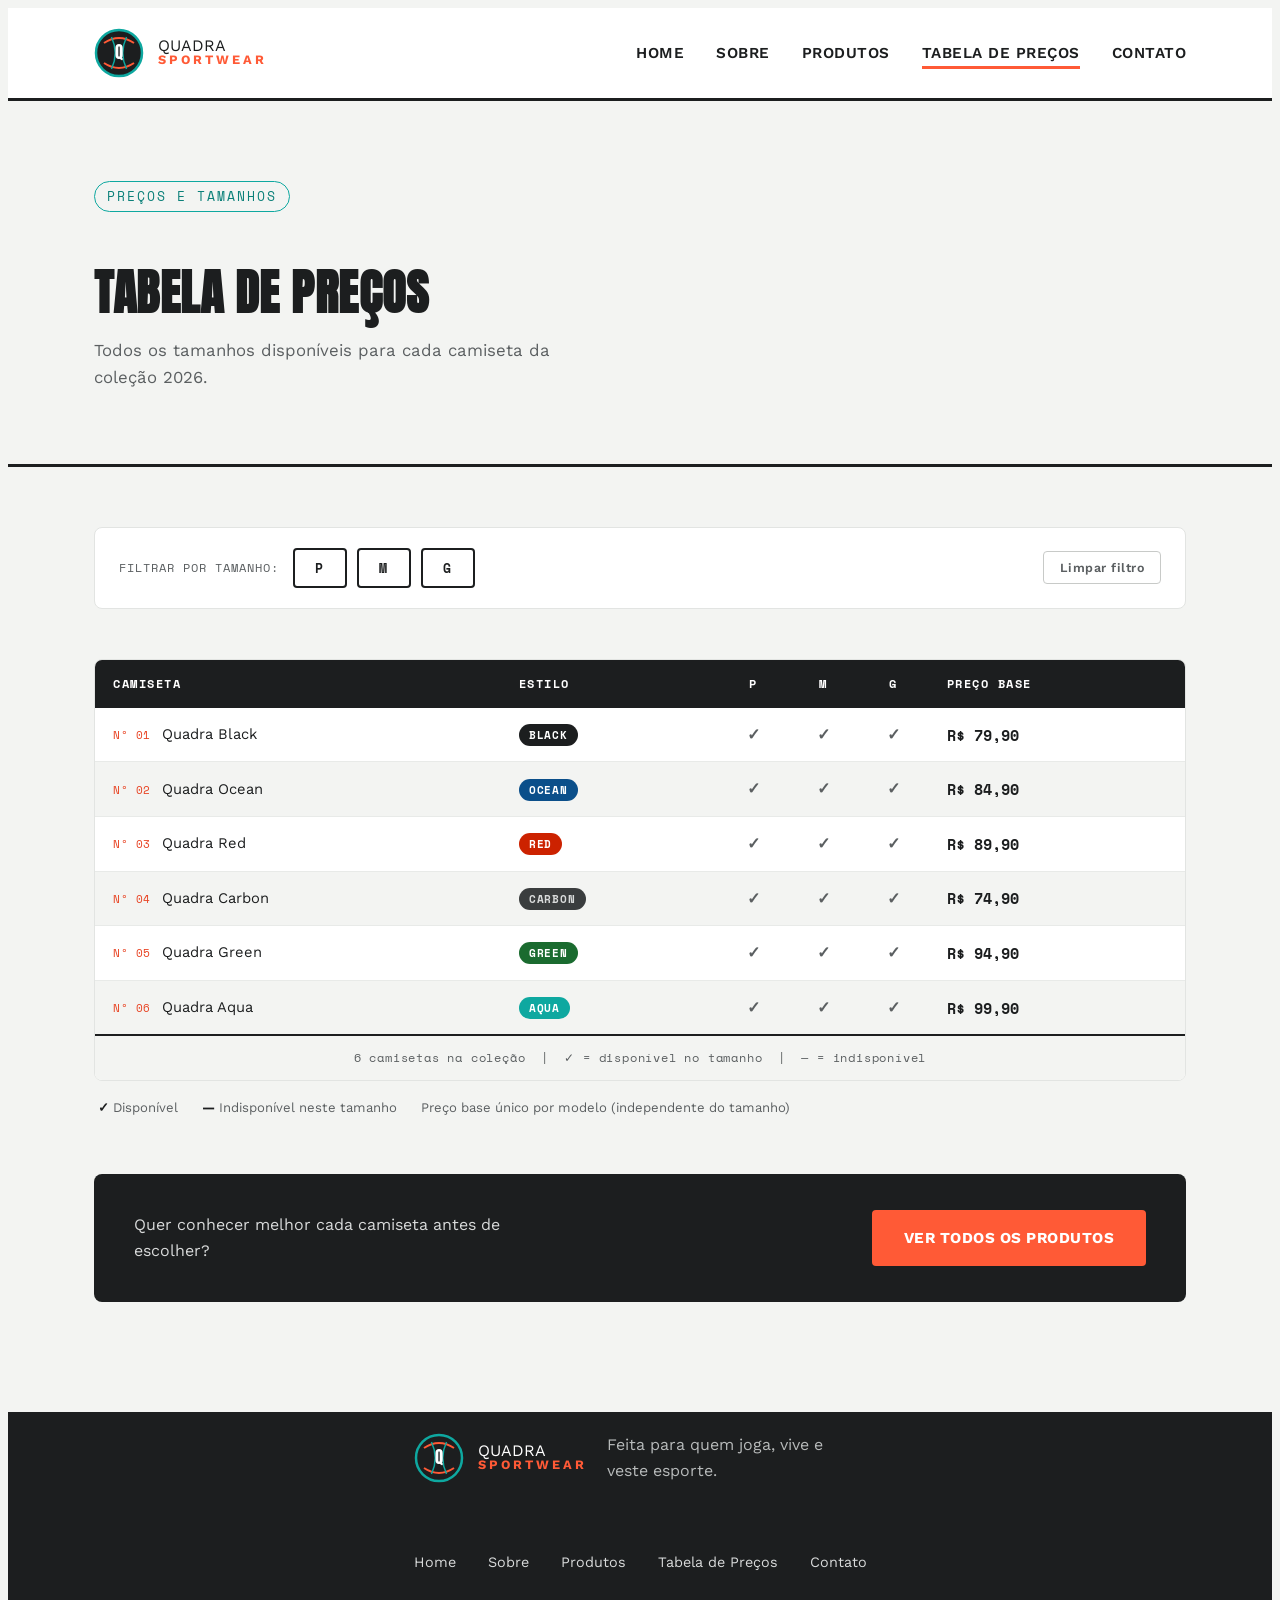
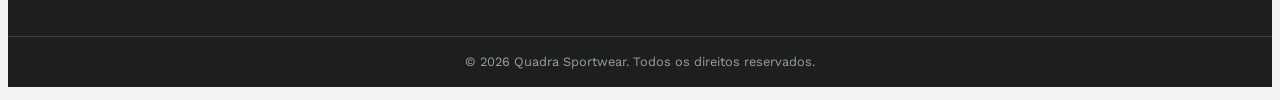
==== commit 94175d3b: "desenvolvimento produto" ====
--- a/precos.html
+++ b/precos.html
@@ -122,73 +122,73 @@
                 O jQuery pode usar isso para filtros futuros (Pessoa 3 pode expandir).
               -->
 
-              <tr data-estilo="Vôlei">
+              <tr data-estilo="Black">
                 <td class="td-nome">
                   <span class="tabela-num">Nº 01</span>
-                  Attack Tee
-                </td>
-                <td><span class="pill-estilo pill-volei">Vôlei</span></td>
+                  Quadra Black
+                </td>
+                <td><span class="pill-estilo pill-black">Black</span></td>
                 <td class="td-tam" data-tamanho="P">✓</td>
                 <td class="td-tam" data-tamanho="M">✓</td>
                 <td class="td-tam" data-tamanho="G">✓</td>
                 <td class="td-preco">R$ 79,90</td>
               </tr>
 
-              <tr data-estilo="Vôlei Casual">
+              <tr data-estilo="Ocean">
                 <td class="td-nome">
                   <span class="tabela-num">Nº 02</span>
-                  Match Point
-                </td>
-                <td><span class="pill-estilo pill-casual">Vôlei Casual</span></td>
+                  Quadra Ocean
+                </td>
+                <td><span class="pill-estilo pill-ocean">Ocean</span></td>
                 <td class="td-tam" data-tamanho="P">✓</td>
                 <td class="td-tam" data-tamanho="M">✓</td>
                 <td class="td-tam" data-tamanho="G">✓</td>
                 <td class="td-preco">R$ 84,90</td>
               </tr>
 
-              <tr data-estilo="Performance">
+              <tr data-estilo="Red">
                 <td class="td-nome">
                   <span class="tabela-num">Nº 03</span>
-                  Velocity Fit
-                </td>
-                <td><span class="pill-estilo pill-perf">Performance</span></td>
-                <td class="td-tam" data-tamanho="P">✓</td>
-                <td class="td-tam" data-tamanho="M">✓</td>
-                <td class="td-tam" data-tamanho="G">—</td>
+                  Quadra Red
+                </td>
+                <td><span class="pill-estilo pill-red">Red</span></td>
+                <td class="td-tam" data-tamanho="P">✓</td>
+                <td class="td-tam" data-tamanho="M">✓</td>
+                <td class="td-tam" data-tamanho="G">✓</td>
                 <td class="td-preco">R$ 89,90</td>
               </tr>
 
-              <tr data-estilo="Casual Esportivo">
+              <tr data-estilo="Carbon">
                 <td class="td-nome">
                   <span class="tabela-num">Nº 04</span>
-                  Team Spirit
-                </td>
-                <td><span class="pill-estilo pill-casual">Casual Esportivo</span></td>
-                <td class="td-tam" data-tamanho="P">—</td>
+                  Quadra Carbon
+                </td>
+                <td><span class="pill-estilo pill-carbon">Carbon</span></td>
+                <td class="td-tam" data-tamanho="P">✓</td>
                 <td class="td-tam" data-tamanho="M">✓</td>
                 <td class="td-tam" data-tamanho="G">✓</td>
                 <td class="td-preco">R$ 74,90</td>
               </tr>
 
-              <tr data-estilo="Streetwear">
+              <tr data-estilo="Green">
                 <td class="td-nome">
                   <span class="tabela-num">Nº 05</span>
-                  Victory Wear
-                </td>
-                <td><span class="pill-estilo pill-street">Streetwear</span></td>
+                  Quadra Green
+                </td>
+                <td><span class="pill-estilo pill-green">Green</span></td>
                 <td class="td-tam" data-tamanho="P">✓</td>
                 <td class="td-tam" data-tamanho="M">✓</td>
                 <td class="td-tam" data-tamanho="G">✓</td>
                 <td class="td-preco">R$ 94,90</td>
               </tr>
 
-              <tr data-estilo="Oversized Sport">
+              <tr data-estilo="Aqua">
                 <td class="td-nome">
                   <span class="tabela-num">Nº 06</span>
-                  Court Energy
-                </td>
-                <td><span class="pill-estilo pill-over">Oversized Sport</span></td>
-                <td class="td-tam" data-tamanho="P">—</td>
+                  Quadra Aqua
+                </td>
+                <td><span class="pill-estilo pill-aqua">Aqua</span></td>
+                <td class="td-tam" data-tamanho="P">✓</td>
                 <td class="td-tam" data-tamanho="M">✓</td>
                 <td class="td-tam" data-tamanho="G">✓</td>
                 <td class="td-preco">R$ 99,90</td>
--- a/style.css
+++ b/style.css
@@ -11,6 +11,7 @@
    diferentes, a gente escreve var(--coral) e troca em UM lugar só
    se um dia quiser mudar a cor da marca inteira. */
 :root {
+  /* VARIÁVEIS */
   --coral: #FF5A36;        /* cor principal da marca (botões, destaques) */
   --coral-dark: #E84323;   /* coral mais escuro, usado no hover (quando passa o mouse) */
   --teal: #0EA8A0;         /* verde-água, cor secundária */
@@ -29,16 +30,19 @@
 
 /* Reset básico */
 * {
+  /* ZERA margem/padding de Tudo 
   margin: 0;             /* zera a margem (espaço FORA do elemento) de tudo */
   padding: 0;            /* zera o padding (espaço DENTRO do elemento) de tudo */
   box-sizing: border-box; /* faz padding/borda entrarem DENTRO da largura definida, não somar a ela */
 }
 
 html {
+  /* ativa a rolagem suave ao clicar em links internos */
   scroll-behavior: smooth; /* quando clica num link "#algo", rola a página suavemente em vez de pular seco */
 }
 
 body {
+  /* fonte, cor de texto e fundo PADRÃO*/
   font-family: var(--font-body); /* usa a fonte Work Sans como padrão em todo o site */
   color: var(--graphite);        /* cor do texto: grafite (quase preto) */
   background: var(--bg);         /* cor de fundo da página */
@@ -47,20 +51,24 @@
 }
 
 img, svg {
+  /* evita que imagens/SVGs "vazem" do espaço */
   display: block;     /* tira o espacinho fantasma que imagem/svg tem por padrão embaixo */
   max-width: 100%;     /* imagem nunca fica maior que o espaço do elemento pai (evita "vazar" da tela) */
 }
 
 a {
+  /* remove o estilo padrão de link */
   color: inherit;          /* link usa a MESMA cor do texto ao redor, não o azul/roxo padrão do navegador */
   text-decoration: none;   /* tira o sublinhado padrão dos links */
 }
 
 ul {
+  /* remove as bolinhas/marcadores padrão */
   list-style: none; /* tira as bolinhas/marcadores padrão de listas (<ul><li>) */
 }
 
 h1, h2, h3 {
+  /* wstilo BASE (fonte, caixa alta)*/
   font-family: var(--font-display); /* todos os títulos usam a fonte Anton */
   text-transform: uppercase;        /* força todo título a aparecer em CAIXA ALTA */
   letter-spacing: 0.5px;            /* espaço extra entre as letras (deixa mais "estiloso") */
@@ -68,6 +76,7 @@
 }
 
 .container {
+  /* centraliza e LIMITA A LARGURA do conteúdo  */
   width: 100%;                  /* ocupa 100% da tela disponível... */
   max-width: var(--container-w);/* ...mas nunca passa de 1140px de largura */
   margin: 0 auto;                /* margin "auto" nas laterais = centraliza o bloco na página */
@@ -75,12 +84,14 @@
 }
 
 :focus-visible {
+  /* mostra um contorno visível quando a pessoa navega pelo TECLADO */
   outline: 3px solid var(--teal); /* quando navega pelo TAB do teclado, mostra um contorno verde-água */
   outline-offset: 2px;            /* afasta um pouquinho o contorno do elemento (visual mais limpo) */
 }
 
 /* Botões (uso geral no site) */
 .btn {
+  /* BASE de QUALQUER botão do site */
   display: inline-block;        /* botão se comporta como bloco, mas fica na mesma linha de outros elementos */
   font-family: var(--font-body); /* fonte do texto do botão, mesma usada no corpo do site */
   font-weight: 700;              /* texto em negrito (bold) */
@@ -97,49 +108,59 @@
      vão demorar 0.15s/0.2s pra acontecer, com efeito suave (ease) */
 }
 .btn:hover {
+  /* anima o botão "subindo" 2px quando passa o mouse por cima */
   transform: translateY(-2px); /* :hover = quando o mouse passa por cima. Aqui sobe o botão 2px (efeito "flutuar") */
 }
 
 .btn-primary {
+  /* COR ao botão PRINCIPAL (fundo coral)  */
   background: var(--coral); /* fundo coral = botão de ação principal ("Ver coleção") */
   color: var(--white);      /* texto branco, pra ficar legível em cima do fundo coral */
 }
 .btn-primary:hover {
+  /* escurece o botão principal quando passa o mouse */
   background: var(--coral-dark); /* escurece o coral quando passa o mouse, dando feedback visual */
 }
 
 .btn-outline {
+  /* COR ao botão SECUNDÁRIO (sem fundo, só borda) */
   background: transparent;     /* sem fundo, só borda */
   border-color: var(--white);  /* borda branca */
   color: var(--white);         /* texto branco, legível sobre o fundo escuro onde esse botão é usado */
 }
 .btn-outline:hover {
+  /* inverte as cores do botão secundário quando passa o mouse */
   background: var(--white);    /* no hover, inverte: fundo fica branco */
   color: var(--graphite);      /* e o texto fica escuro, pra continuar legível */
 }
 
 /* Logo */
 .logo {
+  /* posiciona o ÍCONE (SVG) e o TEXTO do logo lado a lado, centralizados entre si */
   display: flex;          /* coloca o SVG do ícone e o texto lado a lado (em linha) */
   align-items: center;    /* centraliza ícone e texto verticalmente um em relação ao outro */
   gap: 14px;               /* espaço de 14px entre o ícone e o texto do logo */
 }
 
 .logo-text {
+  /* empilha "QUADRA" e "SPORTWEAR" um sobre o outro dentro do texto do logo */
   display: flex;             /* permite empilhar "QUADRA" e "SPORTWEAR" um sobre o outro (no footer) */
   flex-direction: column;    /* organiza os itens internos em coluna (de cima pra baixo) */
   line-height: 1;             /* linhas bem coladas, sem respiro extra entre "QUADRA" e "SPORTWEAR" */
 }
 
 .logo-text span {
+  /* colore a palavra "QUADRA"  */
   color: var(--graphite);   /* a palavra "QUADRA" (dentro de <span>) usa a cor grafite (quase preto) */
 }
 
 .site-footer .logo-text span {
+  /* SOBRESCREVE a cor de "QUADRA" pra branco */
   color: var(--white);  /* a palavra "QUADRA" (dentro de <span>) usa a cor branca (rodapé) */
 }
 
 .logo-text strong {
+  /* estiliza só a palavra "SPORTWEAR" */
   font-family: var(--font-body); /* "SPORTWEAR" usa a fonte de texto corrido, não a fonte de título */
   font-size: 0.8rem;              /* tamanho menor, já que é um complemento do nome principal */
   letter-spacing: 3px;            /* espaçamento largo entre as letras, dando um ar mais "técnico/esportivo" */
@@ -147,6 +168,7 @@
 }
 
 .logo-badge {
+  /* TAMANHO fixo do ícone SVG do logo  */
   width: 50px;        /* tamanho fixo do ícone SVG do logo */
   height: 50px;       /* altura igual à largura, mantendo o ícone quadrado */
   flex-shrink: 0;     /* impede que o ícone "encolha" se o espaço disponível ficar pequeno (mantém o tamanho) */
@@ -154,6 +176,7 @@
 
 /* HEADER / NAV (compartilhado em todas as páginas) */
 .site-header {
+  /* estiliza a FAIXA inteira do cabeçalho */
   background: var(--white);                  /* fundo branco do header */
   border-bottom: 3px solid var(--graphite); /* linha grossa escura separando o header do resto da página */
   position: sticky; /* sticky = o header "cola" no topo da tela quando você rola a página pra baixo */
@@ -162,6 +185,7 @@
 }
 
 .header-inner {
+  /* organiza LOGO (esquerda) e MENU (direita) dentro do cabeçalho */
   display: flex;                  /* logo e menu lado a lado */
   align-items: center;            /* centralizados verticalmente */
   justify-content: space-between; /* logo na esquerda, menu na direita, espaço entre eles */
@@ -170,11 +194,13 @@
 }
 
 .main-nav ul {
+  /* links do MENU PRINCIPAL em LINHA */
   display: flex; /* os links do menu ficam em LINHA (um do lado do outro) em vez de empilhados */
   gap: 32px;      /* espaço de 32px entre cada link do menu */
 }
 
 .main-nav a {
+  /* estiliza CADA LINK do menu principal  */
   font-weight: 600;               /* deixa o texto do link mais "grosso" (semi-bold) */
   font-size: 0.95rem;             /* tamanho da fonte do link, levemente menor que o padrão (1rem) */
   text-transform: uppercase;      /* converte o texto do link para CAIXA ALTA */
@@ -186,15 +212,18 @@
 
 .main-nav a:hover,
 .main-nav a.active {
+  /* mostra a LINHA colorida embaixo do link quando passa o mouse OU quando é a página atual */
   border-color: var(--coral); /* mostra a linha coral embaixo do link quando passa o mouse OU quando é a página atual */
 }
 
 /* Toggle mobile (funciona sem JS; Pessoa 3 pode evoluir depois) */
 .nav-toggle-input {
+  /* esconde a CHECKBOX que guarda o estado aberto/fechado do menu mobile (não é visual) */
   display: none; /* esconde a checkbox (ela só existe "por trás" pra guardar o estado aberto/fechado do menu) */
 }
 
 .nav-toggle-label {
+  /* estiliza o BOTÃO/ÍCONE (3 risquinhos) que abre o menu no celular */
   display: none;      /* esconde o ícone de "hamburguer" (3 risquinhos) no computador */
   flex-direction: column; /* organiza os 3 risquinhos um embaixo do outro */
   gap: 5px;             /* espaço entre os risquinhos */
@@ -202,6 +231,7 @@
   padding: 6px;        /* área de toque maior em volta do ícone, facilitando o clique/toque no celular */
 }
 .nav-toggle-label span {
+  /* desenha CADA RISQUINHO (linha) do ícone */
   width: 26px;                  /* largura de cada risquinho do ícone hambúrguer */
   height: 3px;                  /* altura bem fina, pra parecer uma linha */
   background: var(--graphite);  /* cor escura, igual ao resto dos ícones/textos do header */
@@ -210,12 +240,14 @@
 
 /* FOOTER (compartilhado em todas as páginas) */
 .site-footer {
+  /* estiliza o FUNDO geral do rodapé */
   background: var(--graphite); /* footer escuro, contrastando com o resto do site */
   color: var(--white);         /* texto branco, padrão sobre o fundo escuro */
   margin-top: 20px; /* espaço grande ANTES do footer, separando do conteúdo */
 }
 
 .footer-inner {
+  /* organiza MARCA e NAVEGAÇÃO dentro do footer */
   display: flex;             /* organiza marca, navegação do footer */
   flex-direction: column;    /* empilhados de cima pra baixo (marca → links) */
   align-items: center;       /* tudo centralizado horizontalmente */
@@ -226,6 +258,7 @@
 }
 
 .footer-brand {
+  /* junta o LOGO e a TAGLINE do footer lado a lado */
   display: flex;             /* coloca o logo e a tagline lado a lado */
   align-items: center;       /* centralizados verticalmente entre si */
   justify-content: center;   /* centralizados horizontalmente dentro do bloco */
@@ -233,6 +266,7 @@
 }
 
 .footer-tagline {
+  /* estiliza o TEXTO curto (slogan) que aparece do lado do logo no footer */
   margin: 0;                  /* remove margem padrão do <p>, já que o gap do .footer-brand cuida do espaçamento */
   max-width: 260px;           /* limita a largura do texto, pra não esticar e quebrar mal em linhas longas */
   color: #B7BABA;           /* cinza claro — legível sobre o fundo escuro do footer, mas discreto */
@@ -240,6 +274,7 @@
 }
 
 .footer-nav ul {
+  /* coloca os LINKS do footer em LINHA */
   display: flex;             /* links do footer ficam em linha (lado a lado) */
   flex-direction: row;       /* garante a direção horizontal (reforça o valor padrão do flex) */
   gap: 32px;                   /* mesmo espaçamento usado no menu principal, pra manter consistência visual */
@@ -248,14 +283,17 @@
 }
 
 .footer-nav a {
+  /* estiliza CADA LINK individual do footer */
   font-size: 0.9rem;   /* texto um pouco menor que o menu principal, já que o footer é secundário */
   color: #D8DADA;       /* cinza claro, legível sobre o fundo escuro mas sem competir com o branco puro */
 }
 .footer-nav a:hover {
+  /* muda a cor do link do footer quando passa o mouse */
   color: var(--teal); /* link do footer fica verde-água ao passar o mouse */
 }
 
 .footer-copy {
+  /* estiliza a LINHA de copyright*/
   border-top: 1px solid #3A3D3E; /* linha fina separando o "© 2026..." do resto do footer */
   text-align: center;     /* centraliza o texto do copyright */
   font-size: 0.8rem;      /* fonte pequena, por ser uma informação secundária */
@@ -265,6 +303,7 @@
 
 /* HOME — Hero principal */
 .hero {
+  /* estiliza o BANNER de entrada da Home */
   position: relative; /* "relative" é necessário pra poder posicionar o número gigante (.hero-number) dentro dele */
   background: var(--graphite); /* banner escuro */
   color: var(--white);         /* texto branco, padrão sobre fundo escuro */
@@ -273,6 +312,7 @@
 }
 
 .hero-number {
+  /* desenha o NÚMERO GIGANTE decorativo de fundo do hero ("07" vazado) */
   position: absolute;  /* tira o número do fluxo normal e permite posicionar exatamente onde quiser */
   right: -40px;          /* encosta (e passa um pouco) da borda direita */
   top: -60px;            /* sobe um pouco acima do topo do banner */
@@ -287,12 +327,14 @@
 }
 
 .hero-inner {
+  /* garante que o TEXTO do hero fique por CIMA do número gigante (não atrás dele) */
   position: relative; /* garante que o texto fique por CIMA do número gigante (não atrás dele) */
   z-index: 1;           /* reforça essa camada acima */
   max-width: 620px;     /* texto não estica até o fim da tela, fica mais legível */
 }
 
 .hero-eyebrow {
+  /* estiliza a ETIQUETA pequena ("Coleção esportiva") que aparece acima do título do hero */
   font-family: var(--font-mono);  /* usa a fonte monoespaçada, dando aquele ar "técnico/código" */
   font-size: 0.85rem;              /* texto pequeno, já que é só um rótulo de destaque */
   letter-spacing: 2px;             /* letras bem espaçadas, reforça a sensação de "etiqueta" */
@@ -306,11 +348,13 @@
 }
 
 .hero h1 {
+  /* define o TAMANHO do título principal da Home */
   font-size: 4.2rem; /* título GIGANTE — é o nome da marca "QUADRA CO." */
   margin-bottom: 18px; /* espaço entre o título e o slogan abaixo */
 }
 
 .hero-slogan {
+  /* estiliza o SLOGAN ("Movimento para dentro e fora das quadras") */
   font-size: 1.25rem;       /* maior que o texto normal, mas bem menor que o h1 */
   font-weight: 600;         /* texto semi-bold, pra dar peso ao slogan */
   color: var(--teal); /* slogan em destaque na cor verde-água */
@@ -318,12 +362,14 @@
 }
 
 .hero-text {
+  /* estiliza o PARÁGRAFO descritivo do hero, abaixo do slogan */
   color: #D8DADA;    /* cinza claro (legível sobre fundo escuro, mas menos chamativo que o branco puro) */
   margin-bottom: 36px; /* espaço maior antes dos botões, separando bem os blocos */
   max-width: 480px;   /* limita a largura do texto pra não esticar demais e ficar difícil de ler */
 }
 
 .hero-actions {
+  /* organiza os DOIS BOTÕES do hero lado a lado */
   display: flex;     /* os dois botões ("Ver coleção" e "Conhecer a marca") ficam lado a lado */
   gap: 16px;          /* espaço entre os dois botões */
   flex-wrap: wrap;   /* se a tela for pequena e não couber os dois na mesma linha, quebra pra próxima */
@@ -331,10 +377,12 @@
 
 /* HOME — Apresentação da empresa */
 .apresentacao {
+  /* dá o RESPIRO (padding) em volta da seção de apresentação */
   padding: 90px 0; /* respiro grande em cima e embaixo dessa seção */
 }
 
 .apresentacao-grid {
+  /* organiza TEXTO (esquerda) e GRÁFICO decorativo (direita) em 2 colunas */
   display: grid;                       /* grid = organiza em "grade" (colunas e linhas), diferente do flex */
   grid-template-columns: 1.1fr 0.9fr;  /* 2 colunas: a esquerda (texto) um pouco mais larga que a direita (gráfico) */
   gap: 60px;                            /* espaço entre as duas colunas */
@@ -342,15 +390,18 @@
 }
 
 .apresentacao h2 {
+  /* define o TAMANHO do título da seção de apresentação */
   font-size: 2.3rem;    /* tamanho do título da seção */
   margin-bottom: 20px;  /* espaço entre o título e o parágrafo abaixo */
 }
 
 .apresentacao h2 span {
+  /* colore só a PALAVRA destacada dentro do título ("dia a dia") */
   color: var(--coral); /* a palavra dentro de <span> fica destacada em coral */
 }
 
 .apresentacao p {
+  /* estiliza os PARÁGRAFOS de texto da seção de apresentação */
   color: var(--graphite-soft); /* cinza médio, padrão pra texto secundário */
   font-size: 1.05rem;          /* tamanho ligeiramente maior que o texto padrão do body */
   margin-bottom: 16px;         /* espaço entre parágrafos */
@@ -359,6 +410,7 @@
 
 /* Recorte gráfico decorativo */
 .apresentacao-grafico {
+  /* desenha o FUNDO gradiente (verde-água/coral) do quadro gráfico decorativo */
   position: relative;  /* necessário pra poder posicionar os pseudo-elementos ::before/::after dentro dela */
   height: 320px;       /* altura fixa do bloco gráfico decorativo */
   border-radius: 8px;  /* cantos arredondados, mesmo padrão visual do site */
@@ -368,6 +420,7 @@
   overflow: hidden; /* esconde o que passar da borda arredondada */
 }
 .apresentacao-grafico::before {
+  /* desenha as LISTRAS diagonais brancas por cima do gradiente (textura "linhas de quadra") */
   /* ::before cria um elemento "fantasma" dentro da caixa, só com CSS (sem precisar de HTML extra) */
   content: "";  /* obrigatório existir, mesmo vazio, pra o ::before "nascer" */
   position: absolute;  /* posiciona o elemento fantasma sobre toda a caixa, junto com o "inset: 0" abaixo */
@@ -383,6 +436,7 @@
      dando uma textura tipo "linhas de quadra" por cima do gradiente */
 }
 .apresentacao-grafico::after {
+  /* escreve o texto "QUADRA" por CIMA do gráfico — direto pelo CSS, sem precisar estar no HTML */
   /* ::after cria OUTRO elemento fantasma, esse com texto */
   content: "QUADRA";  /* o texto "QUADRA" escrito direto pelo CSS, sem precisar estar no HTML */
   position: absolute;       /* tira o texto do fluxo normal pra poder posicioná-lo livremente dentro da caixa */
@@ -396,28 +450,32 @@
 
 /* HOME — Destaques da marca */
 .destaques {
+  /* dá o RESPIRO e o FUNDO BRANCO da seção de destaques */
   padding: 90px 0; /* respiro grande em cima e embaixo da seção */
   background: var(--white); /* fundo branco, diferente do cinza claro do resto da página (separa visualmente a seção) */
 }
 
 .destaques-header {
+  /* centraliza o TÍTULO e o TEXTO de apoio da seção de destaques */
   text-align: center;  /* centraliza o título e o texto de apoio */
   max-width: 560px;    /* limita a largura do bloco, pra não esticar demais */
   margin: 0 auto 50px; /* centraliza o bloco e deixa 50px de espaço embaixo dele */
 }
 
 .destaques-header h2 { font-size: 2.3rem; margin-bottom: 12px; }
-/* ↑ tamanho do título da seção + espaço embaixo dele, antes do parágrafo de apoio */
+/* ↑ define tamanho do título da seção + espaço embaixo dele, antes do parágrafo de apoio */
 .destaques-header p { color: var(--graphite-soft); }
-/* ↑ parágrafo de apoio em cinza médio, pra ficar mais discreto que o título */
+/* ↑ olore o parágrafo de apoio em cinza médio, pra ficar mais discreto que o título */
 
 .destaques-grid {
+  /* organiza o LAYOUT dos cards */
   display: grid;                          /* usa grid pra organizar os cards em colunas */
   grid-template-columns: repeat(4, 1fr); /* repete 4 colunas, todas do mesmo tamanho (1fr = "1 fração" igual) */
   gap: 24px; /* espaço entre os cards, tanto na horizontal quanto vertical */
 }
 
 .destaque-card {
+  /* estiliza a CAIXA do card */
   background: var(--bg);    /* fundo claro do card, igual ao fundo da página */
   border-radius: 8px;       /* cantos arredondados */
   padding: 28px 22px;       /* respiro interno do card */
@@ -425,14 +483,17 @@
   transition: transform 0.2s ease;     /* anima suavemente quando o card "sobe" no hover */
 }
 .destaque-card:nth-child(even) {
+  /* troca a cor da faixa do topo SÓ nos cards em posição PAR (2º, 4º...) */
   /* :nth-child(even) = seleciona os cards em posição PAR (2º, 4º...) */
   border-top-color: var(--teal); /* alterna a cor da faixa: ímpar=coral, par=verde-água */
 }
 .destaque-card:hover {
+  /* faz o card inteiro "subir" 6px ao passar o mouse */
   transform: translateY(-6px); /* sobe o card 6px ao passar o mouse, dando sensação de "destacar" */
 }
 
 .destaque-numero {
+  /* estiliza o NÚMERO em si  */
   font-family: var(--font-mono); /* fonte monoespaçada, dando ar de "código/número de identificação" */
   font-weight: 700;              /* negrito, pra destacar o número */
   font-size: 0.9rem;             /* tamanho pequeno, já que é só um rótulo */
@@ -441,27 +502,32 @@
   display: block; /* força o "Nº 04" a ficar numa linha própria, acima do título */
 }
 .destaque-card:nth-child(even) .destaque-numero {
+  /* muda a cor do NÚMERO só nos cards pares, acompanhando a faixa do topo */
   color: var(--teal-dark); /* o número também muda de cor nos cards pares, acompanhando a faixa do topo */
 }
 
 .destaque-card h3 {
+  /* estiliza o TÍTULO de cada card */
   font-size: 1.15rem;   /* tamanho do título do card */
   margin-bottom: 10px;  /* espaço entre o título e o parágrafo abaixo */
   letter-spacing: 0; /* "desliga" o letter-spacing herdado da regra geral de h1/h2/h3, fica mais compacto aqui */
 }
 
 .destaque-card p {
+  /* estiliza o TEXTO descritivo de cada card  */
   font-size: 0.92rem;          /* texto levemente menor que o padrão, por ser descritivo */
   color: var(--graphite-soft); /* cinza médio, texto secundário */
 }
 
 /* SOBRE — Hero compacto */
 .hero-sobre {
+  /* dá o RESPIRO do hero compacto da página Sobre */
   padding: 80px 0 60px; /* respiro em cima e embaixo, menor que o hero da Home */
   text-align: left; /* texto alinhado à esquerda (diferente de seções centralizadas como .destaques-header) */
 }
 
 .hero-sobre-eyebrow {
+  /* estiliza a ETIQUETA pequena ("Nossa história") acima do título da página Sobre */
   font-family: var(--font-mono);   /* fonte monoespaçada, mesmo estilo de "etiqueta" usado no hero da Home */
   color: var(--coral-dark);        /* cor coral escuro pro texto da etiqueta */
   letter-spacing: 2px;             /* letras espaçadas, reforçando o ar de etiqueta */
@@ -470,11 +536,13 @@
 }
 
 .hero-sobre h1 {
+  /* define o TAMANHO do título da página Sobre */
   font-size: 3rem; /* menor que o h1 da Home (4.2rem), porque aqui é um título de página, não o nome da marca */
   margin: 14px 0 16px; /* espaço acima e abaixo do título */
 }
 
 .hero-sobre p {
+  /* estiliza o PARÁGRAFO descritivo do hero da página Sobre */
   color: var(--graphite-soft); /* cinza médio, texto de apoio */
   max-width: 560px;            /* limita a largura do texto */
   font-size: 1.05rem;          /* tamanho ligeiramente maior que o padrão */
@@ -482,10 +550,12 @@
 
 /* SOBRE — História */
 .historia {
+  /* dá o RESPIRO da seção de história  */
   padding: 30px 0 90px; /* respiro menor em cima, maior embaixo, já que vem logo depois do hero compacto */
 }
 
 .historia-grid {
+  /* organiza TEXTO (esquerda) e SELO/CRACHÁ (direita) em 2 colunas */
   display: grid;                     /* organiza texto e selo em colunas lado a lado */
   grid-template-columns: 1fr 0.7fr; /* coluna do texto maior, coluna do "selo/crachá" menor */
   gap: 60px;            /* espaço entre as duas colunas */
@@ -493,16 +563,19 @@
 }
 
 .historia h2 {
+  /* define o TAMANHO do título da seção de história */
   font-size: 2rem;       /* tamanho do título da seção */
   margin-bottom: 18px;   /* espaço entre o título e o primeiro parágrafo */
 }
 
 .historia p {
+  /* estiliza os PARÁGRAFOS de texto da história */
   color: var(--graphite-soft); /* cinza médio, texto de apoio */
   margin-bottom: 16px;         /* espaço entre os parágrafos */
 }
 
 .historia-crest {
+  /* estiliza a CAIXA escura do "selo" (crest), onde fica o logo grande e o texto das fundadoras */
   background: var(--graphite);  /* caixa escura, tipo um "selo" da marca */
   border-radius: 8px;    /* cantos arredondados */
   padding: 40px;          /* respiro interno generoso */
@@ -512,10 +585,12 @@
   gap: 16px;               /* espaço entre o logo e o texto */
 }
 .historia-crest .logo-badge {
+  /* SOBRESCREVE o tamanho do logo, deixando-o maior só dentro do selo */
   width: 90px;   /* logo maior aqui do que no header (que é só 42px) */
   height: 90px;  /* altura igual à largura, mantendo o ícone quadrado */
 }
 .historia-crest span {
+  /* estiliza o TEXTO "FUNDADA POR 3 JOGADORAS" dentro do selo */
   font-family: var(--font-mono);   /* texto "FUNDADA POR 3 JOGADORAS" usa a fonte tipo "máquina de escrever" */
   color: var(--teal);                /* cor verde-água, contrastando com o fundo escuro do crachá */
   font-size: 0.85rem;                 /* texto pequeno */
@@ -525,55 +600,63 @@
 
 /* SOBRE — Missão / Visão */
 .mvv {
+  /* dá o RESPIRO e o FUNDO BRANCO da seção Missão/Visão */
   padding: 90px 0; /* respiro grande em cima e embaixo da seção */
   background: var(--white); /* fundo branco, separando visualmente da seção anterior */
 }
 
 .mvv-grid {
+  /* organiza os DOIS cards (Missão e Visão) lado a lado, em colunas iguais */
   display: grid;                       /* organiza os dois cards lado a lado */
   grid-template-columns: repeat(2, 1fr); /* 2 colunas iguais: Missão do lado da Visão */
   gap: 28px; /* espaço entre os dois cards */
 }
 
 .mvv-card {
+  /* estilo BASE de QUALQUER card de Missão/Visão (fundo e cantos)*/
   background: var(--bg);   /* fundo claro pro card, contrastando com o fundo branco da seção */
   border-radius: 8px;       /* cantos arredondados, mesmo padrão visual usado nos outros cards do site */
   padding: 36px 32px;        /* respiro interno generoso, deixando o texto confortável dentro do card */
 }
 
-.mvv-card.missao { border-left: 6px solid var(--coral); } /* faixa colorida na LATERAL esquerda (não no topo, como os destaques) */
-.mvv-card.visao { border-left: 6px solid var(--teal); } /* mesma ideia, mas com a cor verde-água do card "Visão" */
+.mvv-card.missao { border-left: 6px solid var(--coral); } /* ESTE bloco dá a faixa lateral CORAL, só no card Missão */
+.mvv-card.visao { border-left: 6px solid var(--teal); } /* ESTE bloco dá a faixa lateral VERDE-ÁGUA, só no card Visão */
 
 .mvv-card h3 {
+  /* define o TAMANHO do título, igual pra QUALQUER card de Missão/Visão */
   font-size: 1.4rem;     /* tamanho do título do card */
   margin-bottom: 14px;   /* espaço entre o título e o parágrafo abaixo */
 }
 .mvv-card.missao h3 { color: var(--coral-dark); }
-/* ↑ título "Missão" usa coral escuro, combinando com a faixa lateral do mesmo card */
+/* ↑ colore o título "Missão" em coral escuro, combinando com a faixa lateral do mesmo card */
 .mvv-card.visao h3 { color: var(--teal-dark); }
-/* ↑ título "Visão" usa verde-água escuro, combinando com a faixa lateral do mesmo card */
+/* ↑ colore o título "Visão" em verde-água escuro, combinando com a faixa lateral do mesmo card */
 
 .mvv-card p {
+  /* estiliza o TEXTO descritivo, igual pra QUALQUER card de Missão/Visão */
   color: var(--graphite-soft);  /* texto do parágrafo em cinza médio, igual ao padrão usado no resto do site */
   font-size: 1rem;              /* tamanho padrão de texto */
 }
 
 /* SOBRE — Valores */
 .valores {
+  /* dá o RESPIRO da seção de valores */
   padding: 90px 0; /* respiro grande em cima e embaixo da seção */
 }
 
 .valores-header {
+  /* centraliza o TÍTULO e o TEXTO de apoio da seção de valores */
   text-align: center;   /* centraliza título e texto de apoio */
   max-width: 560px;     /* limita a largura do bloco */
   margin: 0 auto 40px;  /* centraliza o bloco na página e deixa espaço embaixo */
 }
 .valores-header h2 { font-size: 2.3rem; margin-bottom: 12px; }
-/* ↑ título "Nossos valores", mesmo padrão de tamanho usado em .destaques-header h2 */
+/* ↑ define o tamanho do título "Nossos valores", mesmo padrão usado em .destaques-header h2 */
 .valores-header p { color: var(--graphite-soft); }
-/* ↑ subtítulo de apoio em cinza médio */
+/* ↑ colore o subtítulo de apoio em cinza médio */
 
 .valores-lista {
+  /* organiza o LAYOUT das "pílulas" de valores (em linha, quebrando se precisar) */
   display: flex;          /* coloca as "pílulas" de valores em linha */
   flex-wrap: wrap;       /* se não couber todas as "pílulas" numa linha, quebra pra próxima linha */
   justify-content: center; /* centraliza as pílulas horizontalmente */
@@ -581,6 +664,7 @@
 }
 
 .valor-pill {
+  /* estilo BASE de QUALQUER pílula de valor */
   font-family: var(--font-body); /* fonte de texto corrido */
   font-weight: 600;              /* semi-bold, deixando o texto mais "forte" */
   font-size: 0.95rem;            /* tamanho de fonte padrão pra botões/pílulas */
@@ -590,6 +674,7 @@
   background: var(--coral);      /* fundo coral por padrão (alternado pelo nth-child abaixo) */
 }
 .valor-pill:nth-child(even) {
+  /* alterna a cor de fundo SÓ nas pílulas em posição PAR, pra verde-água */
   background: var(--teal); /* alterna cor: 1ª/3ª pílula coral, 2ª/4ª verde-água */
 }
 
@@ -604,6 +689,7 @@
    max-width: 900px significa: "telas com até 900px de largura"
    (tablets e parte dos celulares maiores) */
 @media (max-width: 900px) {
+  /* entra em ação SÓ em telas até 900px — ajusta grids e o número gigante pra caber melhor */
   .destaques-grid { grid-template-columns: repeat(2, 1fr); } /* de 4 colunas passa pra 2 */
   .apresentacao-grid,
   .historia-grid,
@@ -614,6 +700,7 @@
 
 /* Essa segunda regra é mais restrita: só telas até 700px (celulares) */
 @media (max-width: 700px) {
+  /* entra em ação SÓ em telas até 700px — é quem liga o menu hambúrguer e encolhe o hero */
   .nav-toggle-label { display: flex; } /* mostra o ícone de hamburguer (3 risquinhos) só no celular */
 
   .main-nav {
@@ -632,6 +719,7 @@
     padding: 14px 0; /* cada link fica mais "alto", mais fácil de tocar no celular */
   }
   .nav-toggle-input:checked ~ .main-nav {
+    /* é o "interruptor": quando a checkbox é marcada, ele MOSTRA o menu — sem nenhum JavaScript */
     /* :checked = quando a checkbox escondida está marcada (ou seja, o hamburguer foi clicado).
        ~ .main-nav = "então mostre o irmão .main-nav que vem depois dela no HTML".
        Esse é o truque que faz o menu abrir/fechar SEM JavaScript. */
@@ -732,6 +820,178 @@
   gap: 20px;
 }
 
+/* ==========================================================
+   PRODUTOS.CSS
+   Estilos específicos das páginas produtos.html e (importado
+   pelo precos.html quando necessário). Depende das variáveis
+   e utilitários definidos em style.css.
+   ========================================================== */
+
+/* -------------------------------------------------------
+   HERO DA PÁGINA PRODUTOS
+   ------------------------------------------------------- */
+.hero-produtos {
+  padding: 80px 0 56px;
+  border-bottom: 3px solid var(--graphite);
+  background: var(--bg);
+}
+
+.hero-prod-eyebrow {
+  /* Mesmo padrão da eyebrow do hero-sobre */
+  display: inline-block;
+  font-family: var(--font-mono);
+  font-size: 0.82rem;
+  letter-spacing: 2px;
+  text-transform: uppercase;
+  color: var(--teal-dark);
+  border: 1px solid var(--teal);
+  padding: 4px 12px;
+  border-radius: 30px;
+  margin-bottom: 16px;
+}
+
+.hero-produtos h1 {
+  font-size: 3rem;
+  margin-bottom: 14px;
+  color: var(--graphite);
+}
+
+.hero-produtos p {
+  font-size: 1.05rem;
+  color: var(--graphite-soft);
+  max-width: 520px;
+}
+
+/* -------------------------------------------------------
+   SEÇÃO PRINCIPAL DE PRODUTOS
+   ------------------------------------------------------- */
+.produtos-secao {
+  padding: 60px 0 90px;
+}
+
+/* Barra superior: contador + tag de coleção */
+.produtos-topo {
+  display: flex;
+  align-items: center;
+  justify-content: space-between;
+  margin-bottom: 36px;
+  padding-bottom: 16px;
+  border-bottom: 1px solid #D8DADA;
+}
+
+.produtos-contador {
+  font-family: var(--font-mono);
+  font-size: 0.82rem;
+  color: var(--graphite-soft);
+  letter-spacing: 1px;
+}
+
+.produtos-tag {
+  font-family: var(--font-mono);
+  font-size: 0.78rem;
+  letter-spacing: 1.5px;
+  text-transform: uppercase;
+  color: var(--coral-dark);
+  border: 1px solid var(--coral);
+  padding: 4px 12px;
+  border-radius: 30px;
+}
+
+/* -------------------------------------------------------
+   GRID DE CARDS — 4 colunas desktop
+   ------------------------------------------------------- */
+.produtos-grid {
+  display: grid;
+  grid-template-columns: repeat(4, 1fr);
+  gap: 20px;
+}
+
+/* ==========================================================
+   PRODUTOS.CSS
+   Estilos específicos das páginas produtos.html e (importado
+   pelo precos.html quando necessário). Depende das variáveis
+   e utilitários definidos em style.css.
+   ========================================================== */
+
+/* -------------------------------------------------------
+   HERO DA PÁGINA PRODUTOS
+   ------------------------------------------------------- */
+.hero-produtos {
+  padding: 80px 0 56px;
+  border-bottom: 3px solid var(--graphite);
+  background: var(--bg);
+}
+
+.hero-prod-eyebrow {
+  /* Mesmo padrão da eyebrow do hero-sobre */
+  display: inline-block;
+  font-family: var(--font-mono);
+  font-size: 0.82rem;
+  letter-spacing: 2px;
+  text-transform: uppercase;
+  color: var(--teal-dark);
+  border: 1px solid var(--teal);
+  padding: 4px 12px;
+  border-radius: 30px;
+  margin-bottom: 16px;
+}
+
+.hero-produtos h1 {
+  font-size: 3rem;
+  margin-bottom: 14px;
+  color: var(--graphite);
+}
+
+.hero-produtos p {
+  font-size: 1.05rem;
+  color: var(--graphite-soft);
+  max-width: 520px;
+}
+
+/* -------------------------------------------------------
+   SEÇÃO PRINCIPAL DE PRODUTOS
+   ------------------------------------------------------- */
+.produtos-secao {
+  padding: 60px 0 90px;
+}
+
+/* Barra superior: contador + tag de coleção */
+.produtos-topo {
+  display: flex;
+  align-items: center;
+  justify-content: space-between;
+  margin-bottom: 36px;
+  padding-bottom: 16px;
+  border-bottom: 1px solid #D8DADA;
+}
+
+.produtos-contador {
+  font-family: var(--font-mono);
+  font-size: 0.82rem;
+  color: var(--graphite-soft);
+  letter-spacing: 1px;
+}
+
+.produtos-tag {
+  font-family: var(--font-mono);
+  font-size: 0.78rem;
+  letter-spacing: 1.5px;
+  text-transform: uppercase;
+  color: var(--coral-dark);
+  border: 1px solid var(--coral);
+  padding: 4px 12px;
+  border-radius: 30px;
+}
+
+/* -------------------------------------------------------
+   GRID DE CARDS — 4 colunas desktop
+   ------------------------------------------------------- */
+.produtos-grid {
+  display: grid;
+  grid-template-columns: repeat(4, 1fr);
+  gap: 20px;
+}
+
 /* -------------------------------------------------------
    CARD DE PRODUTO
    ------------------------------------------------------- */
@@ -754,18 +1014,23 @@
 .produto-img {
   position: relative;       /* para posicionar o badge por cima */
   width: 100%;
-  aspect-ratio: 4 / 3;      /* proporção fixa para todas as imagens ficarem alinhadas */
-  background: #E8EAE8;       /* cinza placeholder enquanto a imagem não carrega */
+  aspect-ratio: 3 / 2;      /* proporção fixa para todas as imagens ficarem alinhadas */
+  min-height: 220px;         /* altura mínima garante que imagens menores não encolham demais */
+  background: #FFFFFF;       /* fundo branco para preencher o espaço ao redor da imagem */
   overflow: hidden;
+  display: flex;
+  align-items: center;
+  justify-content: center;
 }
 
 .produto-img img {
   width: 100%;
   height: 100%;
-  object-fit: cover;         /* recorta a imagem para preencher o espaço sem distorcer */
+  object-fit: contain;       /* mostra a imagem inteira sem cortar, preenchendo com fundo */
+  object-position: center;
   display: block;
-  /* Transição suave no hover do card inteiro */
   transition: transform 0.35s ease;
+  padding: 8px;              /* respiro interno para a imagem não encostar nas bordas */
 }
 
 .produto-card:hover .produto-img img {
@@ -940,6 +1205,345 @@
   }
 }
 
+/* -------------------------------------------------------
+   BADGES — cores por modelo
+   ------------------------------------------------------- */
+.badge-black  { background: #1C1E1F;    color: #FFFFFF; }
+.badge-ocean  { background: #0B4F8A;    color: #FFFFFF; }
+.badge-red    { background: #CC2200;    color: #FFFFFF; }
+.badge-carbon { background: #3A3D3E;    color: #D8DADA; }
+.badge-green  { background: #1A6B2F;    color: #FFFFFF; }
+.badge-aqua   { background: var(--teal);color: #FFFFFF; }
+
+/* -------------------------------------------------------
+   TOGGLE FEMININO / MASCULINO
+   ------------------------------------------------------- */
+.genero-toggle {
+  display: flex;
+  gap: 6px;
+  margin-bottom: 14px;
+  margin-top: 4px;
+}
+
+.btn-genero {
+  flex: 1;                          /* os dois botões dividem igualmente a largura */
+  font-family: var(--font-body);
+  font-size: 0.75rem;
+  font-weight: 600;
+  letter-spacing: 0.4px;
+  padding: 7px 6px;
+  border-radius: 4px;
+  border: 1px solid #D0D2D0;
+  background: transparent;
+  color: var(--graphite-soft);
+  cursor: pointer;
+  transition: background 0.18s ease, color 0.18s ease, border-color 0.18s ease;
+  white-space: nowrap;
+}
+
+.btn-genero:hover {
+  border-color: var(--graphite);
+  color: var(--graphite);
+}
+
+/* Estado ativo: botão selecionado */
+.btn-genero.ativo {
+  background: var(--graphite);
+  border-color: var(--graphite);
+  color: var(--white);
+}
+
+/* Cards pares: ativo usa teal em vez de graphite */
+.produto-card:nth-child(even) .btn-genero.ativo {
+  background: var(--teal-dark);
+  border-color: var(--teal-dark);
+}
+
+/* -------------------------------------------------------
+   CTA ABAIXO DO GRID
+   ------------------------------------------------------- */
+.produtos-cta {
+  margin-top: 56px;
+  padding: 36px 40px;
+  background: var(--graphite);
+  border-radius: 8px;
+  display: flex;
+  align-items: center;
+  justify-content: space-between;
+  gap: 24px;
+  flex-wrap: wrap;
+}
+
+.produtos-cta p {
+  color: #D8DADA;
+  font-size: 1rem;
+  max-width: 420px;
+  margin: 0;
+}
+
+/* -------------------------------------------------------
+   RESPONSIVIDADE — Produtos
+   ------------------------------------------------------- */
+@media (max-width: 1050px) {
+  .produtos-grid {
+    grid-template-columns: repeat(3, 1fr);
+  }
+}
+
+@media (max-width: 750px) {
+  .produtos-grid {
+    grid-template-columns: repeat(2, 1fr);
+  }
+
+  .hero-produtos h1 {
+    font-size: 2.4rem;
+  }
+
+  .produtos-topo {
+    flex-direction: column;
+    align-items: flex-start;
+    gap: 10px;
+  }
+}
+
+@media (max-width: 480px) {
+  .produtos-grid {
+    grid-template-columns: 1fr;
+  }
+
+  .produtos-cta {
+    flex-direction: column;
+    align-items: flex-start;
+    padding: 24px;
+  }
+}
+
+/* -------------------------------------------------------
+   BADGES — cores por modelo
+   ------------------------------------------------------- */
+.badge-black  { background: #1C1E1F;    color: #FFFFFF; }
+.badge-ocean  { background: #0B4F8A;    color: #FFFFFF; }
+.badge-red    { background: #CC2200;    color: #FFFFFF; }
+.badge-carbon { background: #3A3D3E;    color: #D8DADA; }
+.badge-green  { background: #1A6B2F;    color: #FFFFFF; }
+.badge-aqua   { background: var(--teal);color: #FFFFFF; }
+
+/* -------------------------------------------------------
+   TOGGLE FEMININO / MASCULINO
+   ------------------------------------------------------- */
+.genero-toggle {
+  display: flex;
+  gap: 6px;
+  margin-bottom: 14px;
+  margin-top: 4px;
+}
+
+.btn-genero {
+  flex: 1;                          /* os dois botões dividem igualmente a largura */
+  font-family: var(--font-body);
+  font-size: 0.75rem;
+  font-weight: 600;
+  letter-spacing: 0.4px;
+  padding: 7px 6px;
+  border-radius: 4px;
+  border: 1px solid #D0D2D0;
+  background: transparent;
+  color: var(--graphite-soft);
+  cursor: pointer;
+  transition: background 0.18s ease, color 0.18s ease, border-color 0.18s ease;
+  white-space: nowrap;
+}
+
+.btn-genero:hover {
+  border-color: var(--graphite);
+  color: var(--graphite);
+}
+
+/* Estado ativo: botão selecionado */
+.btn-genero.ativo {
+  background: var(--graphite);
+  border-color: var(--graphite);
+  color: var(--white);
+}
+
+/* Cards pares: ativo usa teal em vez de graphite */
+.produto-card:nth-child(even) .btn-genero.ativo {
+  background: var(--teal-dark);
+  border-color: var(--teal-dark);
+}
+
+/* -------------------------------------------------------
+   CTA ABAIXO DO GRID
+   ------------------------------------------------------- */
+.produtos-cta {
+  margin-top: 56px;
+  padding: 36px 40px;
+  background: var(--graphite);
+  border-radius: 8px;
+  display: flex;
+  align-items: center;
+  justify-content: space-between;
+  gap: 24px;
+  flex-wrap: wrap;
+}
+
+.produtos-cta p {
+  color: #D8DADA;
+  font-size: 1rem;
+  max-width: 420px;
+  margin: 0;
+}
+
+/* -------------------------------------------------------
+   RESPONSIVIDADE — Produtos
+   ------------------------------------------------------- */
+@media (max-width: 1050px) {
+  .produtos-grid {
+    grid-template-columns: repeat(3, 1fr);
+  }
+}
+
+@media (max-width: 750px) {
+  .produtos-grid {
+    grid-template-columns: repeat(2, 1fr);
+  }
+
+  .hero-produtos h1 {
+    font-size: 2.4rem;
+  }
+
+  .produtos-topo {
+    flex-direction: column;
+    align-items: flex-start;
+    gap: 10px;
+  }
+}
+
+@media (max-width: 480px) {
+  .produtos-grid {
+    grid-template-columns: 1fr;
+  }
+
+  .produtos-cta {
+    flex-direction: column;
+    align-items: flex-start;
+    padding: 24px;
+  }
+}
+
+/* -------------------------------------------------------
+   BADGES — cores por modelo
+   ------------------------------------------------------- */
+.badge-black  { background: #1C1E1F;    color: #FFFFFF; }
+.badge-ocean  { background: #0B4F8A;    color: #FFFFFF; }
+.badge-red    { background: #CC2200;    color: #FFFFFF; }
+.badge-carbon { background: #3A3D3E;    color: #D8DADA; }
+.badge-green  { background: #1A6B2F;    color: #FFFFFF; }
+.badge-aqua   { background: var(--teal);color: #FFFFFF; }
+
+/* -------------------------------------------------------
+   TOGGLE FEMININO / MASCULINO
+   ------------------------------------------------------- */
+.genero-toggle {
+  display: flex;
+  gap: 6px;
+  margin-bottom: 14px;
+  margin-top: 4px;
+}
+
+.btn-genero {
+  flex: 1;                          /* os dois botões dividem igualmente a largura */
+  font-family: var(--font-body);
+  font-size: 0.75rem;
+  font-weight: 600;
+  letter-spacing: 0.4px;
+  padding: 7px 6px;
+  border-radius: 4px;
+  border: 1px solid #D0D2D0;
+  background: transparent;
+  color: var(--graphite-soft);
+  cursor: pointer;
+  transition: background 0.18s ease, color 0.18s ease, border-color 0.18s ease;
+  white-space: nowrap;
+}
+
+.btn-genero:hover {
+  border-color: var(--graphite);
+  color: var(--graphite);
+}
+
+/* Estado ativo: botão selecionado */
+.btn-genero.ativo {
+  background: var(--graphite);
+  border-color: var(--graphite);
+  color: var(--white);
+}
+
+/* Cards pares: ativo usa teal em vez de graphite */
+.produto-card:nth-child(even) .btn-genero.ativo {
+  background: var(--teal-dark);
+  border-color: var(--teal-dark);
+}
+
+/* -------------------------------------------------------
+   CTA ABAIXO DO GRID
+   ------------------------------------------------------- */
+.produtos-cta {
+  margin-top: 56px;
+  padding: 36px 40px;
+  background: var(--graphite);
+  border-radius: 8px;
+  display: flex;
+  align-items: center;
+  justify-content: space-between;
+  gap: 24px;
+  flex-wrap: wrap;
+}
+
+.produtos-cta p {
+  color: #D8DADA;
+  font-size: 1rem;
+  max-width: 420px;
+  margin: 0;
+}
+
+/* -------------------------------------------------------
+   RESPONSIVIDADE — Produtos
+   ------------------------------------------------------- */
+@media (max-width: 1050px) {
+  .produtos-grid {
+    grid-template-columns: repeat(3, 1fr);
+  }
+}
+
+@media (max-width: 750px) {
+  .produtos-grid {
+    grid-template-columns: repeat(2, 1fr);
+  }
+
+  .hero-produtos h1 {
+    font-size: 2.4rem;
+  }
+
+  .produtos-topo {
+    flex-direction: column;
+    align-items: flex-start;
+    gap: 10px;
+  }
+}
+
+@media (max-width: 480px) {
+  .produtos-grid {
+    grid-template-columns: 1fr;
+  }
+
+  .produtos-cta {
+    flex-direction: column;
+    align-items: flex-start;
+    padding: 24px;
+  }
+}
+
 /* ==========================================================
    PRECOS.CSS
    Estilos específicos da página precos.html.
@@ -1315,4 +1919,818 @@
     padding: 12px 12px;
     font-size: 0.82rem;
   }
+}
+
+/* -------------------------------------------------------
+   PILLS — cores por modelo (substituem as antigas)
+   ------------------------------------------------------- */
+.pill-black  { background: #1C1E1F;     color: #FFFFFF; }
+.pill-ocean  { background: #0B4F8A;     color: #FFFFFF; }
+.pill-red    { background: #CC2200;     color: #FFFFFF; }
+.pill-carbon { background: #3A3D3E;     color: #D8DADA; }
+.pill-green  { background: #1A6B2F;     color: #FFFFFF; }
+.pill-aqua   { background: var(--teal); color: #FFFFFF; }
+
+/* -------------------------------------------------------
+   WRAPPER DE SCROLL HORIZONTAL (mobile)
+   ------------------------------------------------------- */
+.tabela-wrapper {
+  width: 100%;
+  overflow-x: auto;          /* scroll horizontal no mobile se a tabela não couber */
+  -webkit-overflow-scrolling: touch;
+  border-radius: 8px;
+  border: 1px solid #E2E4E2;
+}
+
+/* -------------------------------------------------------
+   TABELA DE PREÇOS
+   ------------------------------------------------------- */
+.tabela-precos {
+  width: 100%;
+  border-collapse: collapse;  /* remove espaços entre bordas das células */
+  font-size: 0.92rem;
+  background: var(--white);
+}
+
+/* Cabeçalho da tabela */
+.tabela-precos thead tr {
+  background: var(--graphite);
+  color: var(--white);
+}
+
+.tabela-precos thead th {
+  padding: 14px 18px;
+  font-family: var(--font-mono);
+  font-size: 0.78rem;
+  letter-spacing: 1.5px;
+  text-transform: uppercase;
+  text-align: left;
+  font-weight: 700;
+  white-space: nowrap;
+}
+
+/* Colunas de tamanho (P/M/G) centralizadas */
+.tabela-precos th.col-tamanho,
+.tabela-precos td.td-tam {
+  text-align: center;
+  width: 70px;
+}
+
+/* Linhas do corpo da tabela */
+.tabela-precos tbody tr {
+  border-bottom: 1px solid #E8EAE8;
+  transition: background 0.15s ease;
+}
+
+.tabela-precos tbody tr:last-child {
+  border-bottom: none;
+}
+
+/* Zebra: linhas alternadas com fundo levemente diferente */
+.tabela-precos tbody tr:nth-child(even) {
+  background: var(--bg);
+}
+
+.tabela-precos tbody tr:hover {
+  background: #EBF8F7; /* verde-água clarinho no hover */
+}
+
+/* Células comuns do corpo */
+.tabela-precos tbody td {
+  padding: 14px 18px;
+  color: var(--graphite);
+  vertical-align: middle;
+}
+
+/* Célula de disponibilidade (✓ / —) */
+.tabela-precos td.td-tam {
+  font-family: var(--font-mono);
+  font-size: 1rem;
+  font-weight: 700;
+}
+
+/* Disponível → verde-água */
+.tabela-precos td.td-tam:not(:empty) {
+  /* Aplica cor baseada no conteúdo via CSS (limitado, mas funcional) */
+  color: var(--graphite-soft);
+}
+
+/* Destaque na coluna filtrada (adicionado via jQuery) */
+.tabela-precos th.coluna-ativa {
+  background: var(--coral);
+  color: var(--white);
+}
+
+.tabela-precos td.coluna-ativa {
+  background: #FFF2EF; /* coral clarinho */
+  font-weight: 700;
+}
+
+/* Nome da camiseta com número */
+.td-nome {
+  white-space: nowrap;
+}
+
+.tabela-num {
+  font-family: var(--font-mono);
+  font-size: 0.7rem;
+  color: var(--coral-dark);
+  display: inline-block;
+  margin-right: 6px;
+  letter-spacing: 0.5px;
+}
+
+/* Preço em destaque */
+.td-preco {
+  font-family: var(--font-mono);
+  font-weight: 700;
+  font-size: 0.95rem;
+  color: var(--graphite);
+  white-space: nowrap;
+}
+
+/* -------------------------------------------------------
+   PILLS DE ESTILO NAS CÉLULAS DA TABELA
+   ------------------------------------------------------- */
+.pill-estilo {
+  font-family: var(--font-mono);
+  font-size: 0.68rem;
+  letter-spacing: 0.8px;
+  text-transform: uppercase;
+  padding: 3px 10px;
+  border-radius: 30px;
+  font-weight: 700;
+  white-space: nowrap;
+}
+
+.pill-volei  { background: var(--graphite); color: var(--teal); }
+.pill-casual { background: #E6F8F7;         color: var(--teal-dark); }
+.pill-perf   { background: #FFF2EF;         color: var(--coral-dark); }
+.pill-street { background: var(--coral);    color: var(--white); }
+.pill-over   { background: var(--teal);     color: var(--white); }
+
+/* -------------------------------------------------------
+   RODAPÉ DA TABELA (tfoot)
+   ------------------------------------------------------- */
+.tabela-precos tfoot td {
+  padding: 12px 18px;
+  font-family: var(--font-mono);
+  font-size: 0.75rem;
+  letter-spacing: 0.8px;
+  color: var(--graphite-soft);
+  background: var(--bg);
+  border-top: 2px solid var(--graphite);
+  text-align: center;
+}
+
+/* -------------------------------------------------------
+   LEGENDA ABAIXO DA TABELA
+   ------------------------------------------------------- */
+.tabela-legenda {
+  display: flex;
+  gap: 24px;
+  flex-wrap: wrap;
+  margin-top: 16px;
+  padding: 0 4px;
+}
+
+.tabela-legenda span {
+  font-size: 0.82rem;
+  color: var(--graphite-soft);
+}
+
+.tabela-legenda strong {
+  color: var(--graphite);
+}
+
+/* -------------------------------------------------------
+   CTA ABAIXO DA TABELA
+   ------------------------------------------------------- */
+.precos-cta {
+  margin-top: 56px;
+  padding: 36px 40px;
+  background: var(--graphite);
+  border-radius: 8px;
+  display: flex;
+  align-items: center;
+  justify-content: space-between;
+  gap: 24px;
+  flex-wrap: wrap;
+}
+
+.precos-cta p {
+  color: #D8DADA;
+  font-size: 1rem;
+  max-width: 420px;
+  margin: 0;
+}
+
+/* -------------------------------------------------------
+   RESPONSIVIDADE — Preços
+   ------------------------------------------------------- */
+@media (max-width: 750px) {
+  .hero-precos h1 {
+    font-size: 2.4rem;
+  }
+
+  .tabela-controles {
+    flex-direction: column;
+    align-items: flex-start;
+    gap: 12px;
+  }
+
+  .btn-limpar {
+    margin-left: 0;
+  }
+
+  .tabela-legenda {
+    flex-direction: column;
+    gap: 8px;
+  }
+}
+
+@media (max-width: 480px) {
+  .precos-cta {
+    flex-direction: column;
+    align-items: flex-start;
+    padding: 24px;
+  }
+
+  .tabela-precos thead th,
+  .tabela-precos tbody td {
+    padding: 12px 12px;
+    font-size: 0.82rem;
+  }
+}
+
+/* ==========================================================
+   CONTATO.CSS
+   Estilos específicos da página contato.html e das
+   funcionalidades JavaScript (validação, contador, btn-topo).
+   Depende das variáveis e utilitários definidos em style.css.
+   ========================================================== */
+
+/* -------------------------------------------------------
+   HERO DA PÁGINA DE CONTATO
+   ------------------------------------------------------- */
+.hero-contato {
+  padding: 80px 0 56px;
+  border-bottom: 3px solid var(--graphite);
+  background: var(--bg);
+}
+
+.hero-cont-eyebrow {
+  /* Mesmo padrão das outras páginas internas */
+  display: inline-block;
+  font-family: var(--font-mono);
+  font-size: 0.82rem;
+  letter-spacing: 2px;
+  text-transform: uppercase;
+  color: var(--coral-dark);
+  border: 1px solid var(--coral);
+  padding: 4px 12px;
+  border-radius: 30px;
+  margin-bottom: 16px;
+}
+
+.hero-contato h1 {
+  font-size: 3rem;
+  margin-bottom: 14px;
+  color: var(--graphite);
+}
+
+.hero-contato p {
+  font-size: 1.05rem;
+  color: var(--graphite-soft);
+  max-width: 520px;
+}
+
+/* -------------------------------------------------------
+   SEÇÃO PRINCIPAL: GRID FORMULÁRIO + ASIDE
+   ------------------------------------------------------- */
+.contato-secao {
+  padding: 60px 0 90px;
+}
+
+.contato-grid {
+  display: grid;
+  grid-template-columns: 1.35fr 0.65fr; /* formulário maior, aside menor */
+  gap: 48px;
+  align-items: start; /* cada coluna começa no topo (não estica para igualar alturas) */
+}
+
+/* -------------------------------------------------------
+   WRAPPER DO FORMULÁRIO
+   ------------------------------------------------------- */
+.contato-form-wrapper h2 {
+  font-size: 1.8rem;
+  margin-bottom: 6px;
+}
+
+.contato-subtitulo {
+  color: var(--graphite-soft);
+  font-size: 0.95rem;
+  margin-bottom: 32px;
+}
+
+/* -------------------------------------------------------
+   FORMULÁRIO
+   ------------------------------------------------------- */
+.form-contato {
+  display: flex;
+  flex-direction: column;
+  gap: 24px; /* espaço entre cada form-group ou form-row */
+}
+
+/* Linha com 2 campos lado a lado */
+.form-row {
+  display: grid;
+  grid-template-columns: 1fr 1fr; /* 2 colunas iguais */
+  gap: 20px;
+}
+
+/* Par label + campo */
+.form-group {
+  display: flex;
+  flex-direction: column;
+  gap: 6px;
+}
+
+/* Label */
+.form-group label {
+  font-weight: 600;
+  font-size: 0.88rem;
+  color: var(--graphite);
+  text-transform: uppercase;
+  letter-spacing: 0.5px;
+}
+
+/* Asterisco de campo obrigatório */
+.campo-obrigatorio {
+  color: var(--coral);
+  margin-left: 3px;
+}
+
+/* Texto "(opcional)" */
+.campo-opcional {
+  font-weight: 400;
+  font-size: 0.8rem;
+  color: var(--graphite-soft);
+  text-transform: none;
+  letter-spacing: 0;
+  margin-left: 4px;
+}
+
+/* Inputs, selects e textareas — estilo base compartilhado */
+.form-contato input,
+.form-contato select,
+.form-contato textarea {
+  font-family: var(--font-body);
+  font-size: 0.95rem;
+  color: var(--graphite);
+  background: var(--white);
+  border: 2px solid #D8DADA;
+  border-radius: 6px;
+  padding: 12px 14px;
+  transition: border-color 0.2s ease, box-shadow 0.2s ease;
+  width: 100%;
+  outline: none; /* removemos o outline padrão; usamos box-shadow abaixo no :focus */
+}
+
+.form-contato input::placeholder,
+.form-contato textarea::placeholder {
+  color: #B0B4B4;
+}
+
+/* Foco: borda teal + sombra sutil */
+.form-contato input:focus,
+.form-contato select:focus,
+.form-contato textarea:focus {
+  border-color: var(--teal);
+  box-shadow: 0 0 0 3px rgba(14, 168, 160, 0.15);
+}
+
+/* Estado de ERRO (adicionado pelo jQuery) */
+.form-contato input.input-erro,
+.form-contato select.input-erro,
+.form-contato textarea.input-erro {
+  border-color: var(--coral);
+  box-shadow: 0 0 0 3px rgba(255, 90, 54, 0.12);
+}
+
+/* Mensagem de erro */
+.erro-msg {
+  font-size: 0.8rem;
+  color: var(--coral-dark);
+  min-height: 1.2em; /* reserva espaço fixo para não "empurrar" o layout ao aparecer */
+  font-weight: 500;
+}
+
+/* Select: aparência personalizada */
+.form-contato select {
+  appearance: none;         /* remove a seta nativa do sistema operacional */
+  -webkit-appearance: none;
+  background-image: url("data:image/svg+xml,%3Csvg xmlns='http://www.w3.org/2000/svg' width='16' height='16' viewBox='0 0 24 24' fill='none' stroke='%235B5F61' stroke-width='2' stroke-linecap='round' stroke-linejoin='round'%3E%3Cpolyline points='6 9 12 15 18 9'%3E%3C/polyline%3E%3C/svg%3E");
+  background-repeat: no-repeat;
+  background-position: right 14px center;
+  padding-right: 40px; /* espaço para a seta customizada não sobrepor o texto */
+  cursor: pointer;
+}
+
+/* Textarea: não redimensionar horizontalmente */
+.form-contato textarea {
+  resize: vertical; /* permite redimensionar apenas verticalmente */
+  min-height: 140px;
+}
+
+/* Wrapper do contador (alinha erro à esquerda, contador à direita) */
+.contador-wrapper {
+  display: flex;
+  justify-content: space-between;
+  align-items: center;
+}
+
+/* Contador de caracteres */
+.contador-chars {
+  font-family: var(--font-mono);
+  font-size: 0.78rem;
+  color: var(--graphite-soft);
+  white-space: nowrap;
+  transition: color 0.2s ease;
+}
+
+/* Estados do contador */
+.contador-chars.contador-ok    { color: var(--graphite-soft); }
+.contador-chars.contador-aviso { color: var(--coral-dark); }
+.contador-chars.contador-limite {
+  color: var(--coral);
+  font-weight: 700;
+}
+
+/* Linha do checkbox */
+.form-group-check {
+  gap: 4px;
+}
+
+.label-check {
+  display: flex !important;   /* sobrescreve o flex-direction:column do form-group */
+  flex-direction: row !important;
+  align-items: flex-start;
+  gap: 10px;
+  cursor: pointer;
+  font-size: 0.9rem;
+  color: var(--graphite-soft);
+  font-weight: 400 !important;
+  text-transform: none !important;
+  letter-spacing: 0 !important;
+}
+
+.label-check input[type="checkbox"] {
+  width: 18px;
+  height: 18px;
+  min-width: 18px;     /* evita que encolha */
+  accent-color: var(--coral); /* colore o checkbox com a cor da marca */
+  margin-top: 2px;     /* alinha com a primeira linha do texto */
+  cursor: pointer;
+}
+
+/* Botão de envio */
+.btn-enviar {
+  align-self: flex-start; /* não estica até a largura total */
+  margin-top: 4px;
+}
+
+/* Estado desabilitado durante o envio */
+.btn-enviar:disabled {
+  opacity: 0.65;
+  cursor: not-allowed;
+  transform: none; /* cancela o translateY do hover */
+}
+
+/* Mensagem de sucesso */
+.form-sucesso[hidden] { display: none; }
+
+.form-sucesso {
+  display: flex;
+  align-items: center;
+  gap: 20px;
+  background: #EBF8F7;
+  border: 2px solid var(--teal);
+  border-radius: 8px;
+  padding: 28px 24px;
+  margin-top: 8px;
+}
+
+.form-sucesso svg {
+  width: 48px;
+  height: 48px;
+  flex-shrink: 0;
+}
+
+.form-sucesso strong {
+  font-family: var(--font-display);
+  font-size: 1.2rem;
+  text-transform: uppercase;
+  color: var(--teal-dark);
+  display: block;
+  margin-bottom: 4px;
+}
+
+.form-sucesso p {
+  color: var(--graphite-soft);
+  font-size: 0.95rem;
+  margin: 0;
+}
+
+/* -------------------------------------------------------
+   ASIDE: CARDS DE INFORMAÇÃO
+   ------------------------------------------------------- */
+.contato-info {
+  display: flex;
+  flex-direction: column;
+  gap: 24px;
+}
+
+.info-card {
+  background: var(--white);
+  border-radius: 8px;
+  padding: 28px 24px;
+  border: 1px solid #E2E4E2;
+}
+
+.info-card h3 {
+  font-size: 1.2rem;
+  margin-bottom: 20px;
+  padding-bottom: 12px;
+  border-bottom: 2px solid var(--bg);
+}
+
+/* Lista de itens de contato */
+.info-lista {
+  display: flex;
+  flex-direction: column;
+  gap: 20px;
+}
+
+.info-item {
+  display: flex;
+  align-items: flex-start;
+  gap: 14px;
+}
+
+/* Ícone de cada item */
+.info-icone {
+  width: 28px;
+  height: 28px;
+  min-width: 28px;
+  background: var(--bg);
+  border-radius: 6px;
+  display: flex;
+  align-items: center;
+  justify-content: center;
+  color: var(--coral);
+}
+
+.info-icone svg {
+  width: 14px;
+  height: 14px;
+}
+
+/* Label e valor */
+.info-label {
+  display: block;
+  font-size: 0.75rem;
+  font-family: var(--font-mono);
+  letter-spacing: 1px;
+  text-transform: uppercase;
+  color: var(--graphite-soft);
+  margin-bottom: 2px;
+}
+
+.info-valor {
+  font-size: 0.92rem;
+  color: var(--graphite);
+  font-weight: 500;
+  word-break: break-word; /* evita que e-mail longo vaze do container */
+}
+
+a.info-valor:hover {
+  color: var(--coral);
+}
+
+/* Card de redes sociais */
+.info-card-redes h3 {
+  margin-bottom: 8px;
+}
+
+.info-card-redes > p {
+  font-size: 0.88rem;
+  color: var(--graphite-soft);
+  margin-bottom: 18px;
+}
+
+.redes-lista {
+  display: flex;
+  gap: 12px;
+  flex-wrap: wrap;
+}
+
+.rede-link {
+  display: inline-flex;
+  align-items: center;
+  gap: 8px;
+  font-size: 0.85rem;
+  font-weight: 600;
+  color: var(--graphite);
+  background: var(--bg);
+  border: 1px solid #D8DADA;
+  border-radius: 6px;
+  padding: 8px 14px;
+  transition: background 0.2s ease, color 0.2s ease, border-color 0.2s ease;
+}
+
+.rede-link svg {
+  width: 14px;
+  height: 14px;
+  flex-shrink: 0;
+}
+
+.rede-link:hover {
+  background: var(--graphite);
+  color: var(--white);
+  border-color: var(--graphite);
+}
+
+/* -------------------------------------------------------
+   BOTÃO VOLTAR AO TOPO (Opção 5)
+   ------------------------------------------------------- */
+.btn-topo {
+  position: fixed;       /* fica fixo na tela, mesmo ao rolar */
+  bottom: 32px;
+  right: 32px;
+  width: 48px;
+  height: 48px;
+  background: var(--coral);
+  color: var(--white);
+  border: none;
+  border-radius: 50%;    /* círculo perfeito */
+  display: flex;
+  align-items: center;
+  justify-content: center;
+  cursor: pointer;
+  box-shadow: 0 4px 16px rgba(255, 90, 54, 0.35);
+  transition: background 0.2s ease, transform 0.2s ease, box-shadow 0.2s ease;
+  z-index: 200;          /* acima do header (z-index: 100) */
+}
+
+.btn-topo[hidden] {
+  display: none; /* garante que o hidden do HTML funcione mesmo com position:fixed */
+}
+
+.btn-topo svg {
+  width: 22px;
+  height: 22px;
+}
+
+.btn-topo:hover {
+  background: var(--coral-dark);
+  transform: translateY(-3px);
+  box-shadow: 0 8px 20px rgba(255, 90, 54, 0.4);
+}
+
+.btn-topo:focus-visible {
+  outline: 3px solid var(--teal);
+  outline-offset: 3px;
+}
+
+/* -------------------------------------------------------
+   RESPONSIVIDADE — Contato
+   ------------------------------------------------------- */
+
+/* Tablet: formulário e aside em coluna única */
+@media (max-width: 900px) {
+  .contato-grid {
+    grid-template-columns: 1fr; /* empilha as duas colunas */
+  }
+
+  .hero-contato h1 {
+    font-size: 2.4rem;
+  }
+}
+
+/* Celular: form-row de 2 colunas vira 1 coluna */
+@media (max-width: 600px) {
+  .form-row {
+    grid-template-columns: 1fr; /* campos um embaixo do outro no celular */
+  }
+
+  .hero-contato h1 {
+    font-size: 2rem;
+  }
+
+  .contato-secao {
+    padding: 40px 0 70px;
+  }
+
+  .btn-topo {
+    bottom: 20px;
+    right: 20px;
+    width: 44px;
+    height: 44px;
+  }
+
+  .form-sucesso {
+    flex-direction: column;
+    text-align: center;
+  }
+}
+
+
+/* ==========================================================
+   RESPONSIVIDADE GLOBAL COMPLEMENTAR
+   Ajustes que melhoram todas as páginas no mobile.
+   (Complementa o @media já existente no style.css)
+   ========================================================== */
+
+/* Tablet médio */
+@media (max-width: 900px) {
+  /* Footer: marca e nav empilhados, centralizados */
+  .footer-brand {
+    flex-direction: column;
+    text-align: center;
+  }
+
+  .footer-tagline {
+    max-width: 100%;
+    text-align: center;
+  }
+}
+
+/* Celular */
+@media (max-width: 700px) {
+  /* Hero da home: botões empilhados */
+  .hero-actions {
+    flex-direction: column;
+    align-items: flex-start;
+  }
+
+  /* Seção apresentacao: esconde o gráfico decorativo no mobile
+     (economiza espaço e o conteúdo fica mais limpo) */
+  .apresentacao-grafico {
+    display: none;
+  }
+
+  /* Valores: pílulas ocupam toda a linha disponível */
+  .valor-pill {
+    flex: 1 1 calc(50% - 8px); /* 2 por linha */
+    text-align: center;
+  }
+
+  /* Título hero sobre */
+  .hero-sobre h1 {
+    font-size: 2.3rem;
+  }
+
+  /* Histórico: esconde o crachá no mobile */
+  .historia-crest {
+    display: none;
+  }
+
+  /* Missão/Visão: cards em coluna no mobile */
+  .mvv-grid {
+    grid-template-columns: 1fr;
+  }
+
+  /* Footer: links em 2 colunas no mobile */
+  .footer-nav ul {
+    gap: 16px;
+  }
+
+  /* Reduz padding das seções em mobile */
+  .apresentacao,
+  .destaques,
+  .mvv,
+  .valores,
+  .historia {
+    padding: 60px 0;
+  }
+}
+
+/* Celular pequeno (< 400px) */
+@media (max-width: 400px) {
+  .hero h1 {
+    font-size: 2.2rem;
+  }
+
+  .hero-sobre h1,
+  .hero-produtos h1,
+  .hero-precos h1,
+  .hero-contato h1 {
+    font-size: 1.8rem;
+  }
+
+  .btn {
+    width: 100%;          /* botões ocupam largura total em telas muito pequenas */
+    text-align: center;
+  }
 }
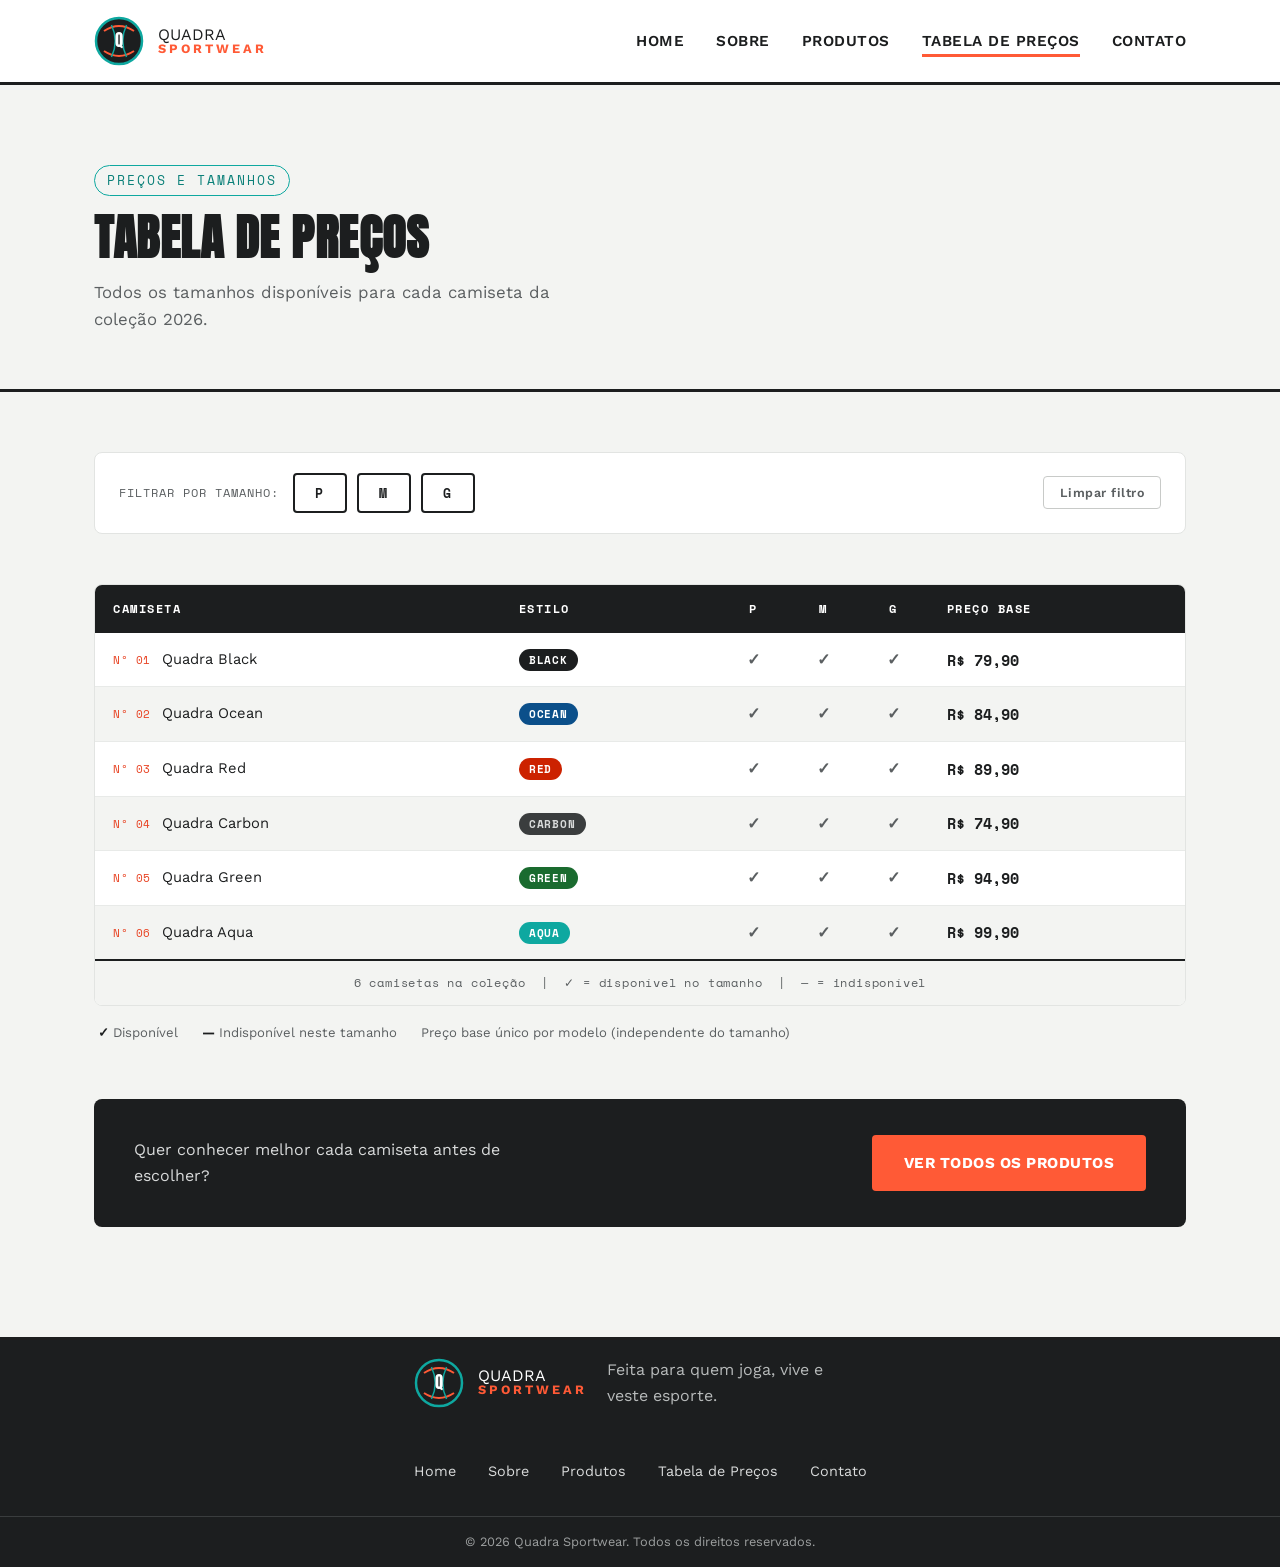
==== commit 8331e3fd: "ajustes" ====
--- a/precos.html
+++ b/precos.html
@@ -1,49 +1,92 @@
 <!DOCTYPE html>
+
 <html lang="pt-BR">
 
 <head>
   <meta charset="UTF-8">
+
+  <!-- Faz a página se adaptar ao tamanho da tela (responsividade para celular) -->
   <meta name="viewport" content="width=device-width, initial-scale=1.0">
+
+  <!-- Título exibido na aba do navegador -->
   <title>Tabela de Preços — Quadra Sportwear</title>
+
+  <!-- Descrição que aparece nos resultados de busca do Google -->
   <meta name="description" content="Consulte os preços e tamanhos disponíveis das camisetas Quadra Sportwear.">
 
-  <!-- jQuery via CDN -->
+  <!--
+    Importa a biblioteca jQuery via CDN (da internet, sem precisar baixar o arquivo).
+    jQuery é usada aqui para:
+    - Gerar os botões de filtro automaticamente
+    - Filtrar colunas e linhas da tabela ao clicar nos botões
+    - Atualizar textos dinamicamente sem recarregar a página
+  -->
   <script src="https://code.jquery.com/jquery-3.7.1.min.js"></script>
 
+  <!-- CSS geral do site (header, footer, cores, fontes...) -->
   <link rel="stylesheet" href="style.css">
+
+  <!-- CSS específico desta página (tabela, botões de filtro, badges...) -->
   <link rel="stylesheet" href="precos.css">
 </head>
 
 <body>
 
-  <!-- HEADER — active em "Tabela de Preços" -->
+  <!-- ==========================================
+       CABEÇALHO — aparece no topo de todas as páginas
+       O link "Tabela de Preços" está com class="active" (destaque no menu)
+       ========================================== -->
   <header class="site-header">
     <div class="container header-inner">
 
+      <!-- LOGOTIPO clicável que leva para a página inicial -->
       <a href="index.html" class="logo">
+
+        <!--
+          SVG = imagem vetorial desenhada com código (sem arquivo externo de imagem).
+          Forma o símbolo circular da marca. Cada <path> é uma curva matemática.
+          Aparece no canto superior esquerdo da página.
+        -->
         <svg class="logo-badge" viewBox="0 0 100 100" xmlns="http://www.w3.org/2000/svg"
              role="img" aria-label="Logotipo Quadra Sportwear">
+          <!-- Círculo de fundo com borda em teal -->
           <circle cx="50" cy="50" r="46" fill="var(--graphite)" stroke="var(--teal)" stroke-width="5" />
+          <!-- Arco superior em coral -->
           <path d="M20 30 Q50 10 80 30" fill="none" stroke="var(--coral)" stroke-width="4" />
+          <!-- Arco inferior em coral -->
           <path d="M20 70 Q50 90 80 70" fill="none" stroke="var(--coral)" stroke-width="4" />
+          <!-- Curva lateral esquerda em teal -->
           <path d="M35 18 Q50 50 35 82" fill="none" stroke="var(--teal)" stroke-width="3" />
+          <!-- Curva lateral direita em teal -->
           <path d="M65 18 Q50 50 65 82" fill="none" stroke="var(--teal)" stroke-width="3" />
+          <!-- Letra "Q" centralizada no símbolo -->
           <text x="50" y="61" text-anchor="middle"
                 font-family="Anton, Arial Black, sans-serif" font-size="34" fill="#FFFFFF">Q</text>
         </svg>
+
+        <!-- Texto da marca ao lado do símbolo -->
         <span class="logo-text">QUADRA <strong>SPORTWEAR</strong></span>
       </a>
 
+      <!--
+        MENU HAMBURGUER para celular (as 3 barrinhas).
+        Funciona com CSS puro: o checkbox invisível controla
+        se o menu aparece ou não ao ser marcado/desmarcado.
+      -->
       <input type="checkbox" id="nav-toggle" class="nav-toggle-input">
       <label for="nav-toggle" class="nav-toggle-label" aria-label="Abrir menu">
-        <span></span><span></span><span></span>
+        <span></span><!-- barrinha 1 -->
+        <span></span><!-- barrinha 2 -->
+        <span></span><!-- barrinha 3 -->
       </label>
 
+      <!-- MENU DE NAVEGAÇÃO — links para todas as páginas -->
       <nav class="main-nav" aria-label="Navegação principal">
         <ul>
           <li><a href="index.html">Home</a></li>
           <li><a href="sobre.html">Sobre</a></li>
           <li><a href="produtos.html">Produtos</a></li>
+          <!-- class="active" deixa este link destacado no menu, pois é a página atual -->
           <li><a href="precos.html" class="active">Tabela de Preços</a></li>
           <li><a href="contato.html">Contato</a></li>
         </ul>
@@ -54,7 +97,9 @@
 
   <main>
 
-    <!-- HERO DA PÁGINA -->
+    <!-- SEÇÃO HERO — faixa de destaque no topo desta página
+         Exibe: "Preços e tamanhos", o título e um subtítulo.
+         É a primeira coisa que o usuário vê ao entrar na página de preços. -->
     <section class="hero-precos">
       <div class="container">
         <span class="hero-prec-eyebrow">Preços e tamanhos</span>
@@ -63,51 +108,65 @@
       </div>
     </section>
 
-    <!-- SEÇÃO DA TABELA -->
+    <!-- SEÇÃO PRINCIPAL: controles de filtro + tabela -->
     <section class="precos-secao">
       <div class="container">
 
-        <!-- -----------------------------------------------
+        <!-- ==========================================
              CONTROLES DA TABELA DINÂMICA
-             Opção 3: o usuário filtra a tabela por tamanho
-             usando botões criados e manipulados via jQuery.
-             ----------------------------------------------- -->
+             Área com os botões de filtro (P, M, G) e o botão "Limpar filtro".
+             Os botões P/M/G são GERADOS AUTOMATICAMENTE pelo jQuery —
+             não estão escritos aqui no HTML, aparecem via JavaScript.
+             ========================================== -->
         <div class="tabela-controles">
           <p class="tabela-label">Filtrar por tamanho:</p>
 
+          <!--
+            Container vazio que o jQuery preenche com os botões de filtro.
+            Quando a página carrega, o JS lê o array ['P','M','G'] e cria
+            um <button> para cada tamanho, inserindo-os aqui dentro.
+            Vantagem: para adicionar um tamanho novo, basta editar o array no JS.
+          -->
           <div class="filtros-grupo" id="filtros-tamanho">
-            <!--
-              Os botões de filtro são gerados pelo jQuery (veja o script no final).
-              Isso significa que se você adicionar mais tamanhos ao array no JS,
-              os botões aparecem automaticamente aqui — sem mexer no HTML.
-            -->
+            <!-- Botões gerados automaticamente pelo jQuery -->
           </div>
 
-          <!-- Botão para limpar o filtro e ver tudo -->
+          <!-- Botão fixo para limpar o filtro e mostrar todos os tamanhos novamente -->
           <button class="btn-limpar" id="btn-limpar" aria-label="Mostrar todos os tamanhos">
             Limpar filtro
           </button>
         </div>
 
-        <!-- Texto de resultado dinâmico (atualizado pelo jQuery) -->
+        <!--
+          Texto de resultado atualizado dinamicamente pelo jQuery.
+          Exemplo do que aparece: "Tamanho M: 6 camiseta(s) disponível(is)"
+          aria-live="polite" faz leitores de tela anunciarem a mudança automaticamente.
+        -->
         <p class="tabela-resultado" id="tabela-resultado" aria-live="polite">
-          <!-- Ex: "Exibindo tamanho: M — 6 camisetas disponíveis" -->
+          <!-- Preenchido pelo jQuery ao aplicar um filtro -->
         </p>
 
-        <!-- -----------------------------------------------
-             TABELA HTML
-             Estrutura semântica completa com thead, tbody, tfoot.
-             O jQuery manipula a visibilidade de linhas (tr)
-             e o conteúdo do tfoot conforme o filtro ativo.
-             ----------------------------------------------- -->
+        <!-- ==========================================
+             TABELA DE PREÇOS
+             Estrutura semântica HTML com:
+             - <thead>: cabeçalho com nomes das colunas
+             - <tbody>: linhas com os produtos
+             - <tfoot>: rodapé atualizado pelo jQuery
+             O jQuery mostra/oculta colunas e linhas conforme o filtro.
+             ========================================== -->
         <div class="tabela-wrapper" role="region" aria-label="Tabela de preços">
           <table class="tabela-precos" id="tabela-precos">
 
+            <!-- CABEÇALHO DA TABELA -->
             <thead>
               <tr>
                 <th scope="col">Camiseta</th>
                 <th scope="col">Estilo</th>
-                <!-- As colunas de tamanho têm data-tamanho para o jQuery filtrar -->
+                <!--
+                  As colunas de tamanho têm class="col-tamanho" e data-tamanho.
+                  O jQuery usa esses atributos para saber qual coluna mostrar/ocultar
+                  quando o usuário clica em um botão de filtro.
+                -->
                 <th scope="col" class="col-tamanho" data-tamanho="P">P</th>
                 <th scope="col" class="col-tamanho" data-tamanho="M">M</th>
                 <th scope="col" class="col-tamanho" data-tamanho="G">G</th>
@@ -115,25 +174,34 @@
               </tr>
             </thead>
 
+            <!-- CORPO DA TABELA — uma linha por produto -->
             <tbody id="tabela-corpo">
               <!--
-                Cada <tr> tem um atributo data-estilo com a categoria do produto.
-                As células de disponibilidade usam ✓ (disponível) ou — (indisponível).
-                O jQuery pode usar isso para filtros futuros (Pessoa 3 pode expandir).
+                Cada <tr> tem data-estilo com o nome do modelo (ex: "Black").
+                Cada célula de tamanho tem class="td-tam" e data-tamanho.
+                ✓ = disponível neste tamanho
+                — = indisponível neste tamanho
+
+                O jQuery lê o conteúdo dessas células: se for "—",
+                oculta a linha quando aquele tamanho está filtrado.
               -->
 
+              <!-- Linha 1: Quadra Black -->
               <tr data-estilo="Black">
                 <td class="td-nome">
                   <span class="tabela-num">Nº 01</span>
                   Quadra Black
                 </td>
+                <!-- Badge colorido que identifica o estilo visualmente -->
                 <td><span class="pill-estilo pill-black">Black</span></td>
+                <!-- Células de disponibilidade por tamanho -->
                 <td class="td-tam" data-tamanho="P">✓</td>
                 <td class="td-tam" data-tamanho="M">✓</td>
                 <td class="td-tam" data-tamanho="G">✓</td>
                 <td class="td-preco">R$ 79,90</td>
               </tr>
 
+              <!-- Linha 2: Quadra Ocean -->
               <tr data-estilo="Ocean">
                 <td class="td-nome">
                   <span class="tabela-num">Nº 02</span>
@@ -146,6 +214,7 @@
                 <td class="td-preco">R$ 84,90</td>
               </tr>
 
+              <!-- Linha 3: Quadra Red -->
               <tr data-estilo="Red">
                 <td class="td-nome">
                   <span class="tabela-num">Nº 03</span>
@@ -158,6 +227,7 @@
                 <td class="td-preco">R$ 89,90</td>
               </tr>
 
+              <!-- Linha 4: Quadra Carbon -->
               <tr data-estilo="Carbon">
                 <td class="td-nome">
                   <span class="tabela-num">Nº 04</span>
@@ -170,6 +240,7 @@
                 <td class="td-preco">R$ 74,90</td>
               </tr>
 
+              <!-- Linha 5: Quadra Green -->
               <tr data-estilo="Green">
                 <td class="td-nome">
                   <span class="tabela-num">Nº 05</span>
@@ -182,6 +253,7 @@
                 <td class="td-preco">R$ 94,90</td>
               </tr>
 
+              <!-- Linha 6: Quadra Aqua -->
               <tr data-estilo="Aqua">
                 <td class="td-nome">
                   <span class="tabela-num">Nº 06</span>
@@ -196,11 +268,15 @@
 
             </tbody>
 
+            <!-- RODAPÉ DA TABELA — atualizado pelo jQuery conforme o filtro -->
             <tfoot>
               <tr>
-                <!-- colspan="6" faz a célula ocupar todas as 6 colunas -->
+                <!--
+                  colspan="6" faz esta célula ocupar todas as 6 colunas da tabela.
+                  O jQuery substitui o texto aqui ao aplicar ou limpar um filtro.
+                  Ex filtrado: "Filtro ativo: tamanho M | 6 produto(s) disponível(is)"
+                -->
                 <td colspan="6" id="tabela-rodape">
-                  <!-- Atualizado dinamicamente pelo jQuery: conta itens visíveis e exibe resumo -->
                   6 camisetas na coleção &nbsp;|&nbsp; ✓ = disponível no tamanho &nbsp;|&nbsp; — = indisponível
                 </td>
               </tr>
@@ -209,14 +285,14 @@
           </table>
         </div><!-- /tabela-wrapper -->
 
-        <!-- Legenda abaixo da tabela -->
+        <!-- Legenda explicativa abaixo da tabela -->
         <div class="tabela-legenda">
           <span><strong>✓</strong> Disponível</span>
           <span><strong>—</strong> Indisponível neste tamanho</span>
           <span>Preço base único por modelo (independente do tamanho)</span>
         </div>
 
-        <!-- CTA para voltar aos produtos -->
+        <!-- CTA (Call to Action) — convida o usuário a ver os produtos -->
         <div class="precos-cta">
           <p>Quer conhecer melhor cada camiseta antes de escolher?</p>
           <a href="produtos.html" class="btn btn-primary">Ver todos os produtos</a>
@@ -227,11 +303,16 @@
 
   </main>
 
-  <!-- FOOTER -->
+  <!-- ==========================================
+       RODAPÉ DO SITE
+       ========================================== -->
   <footer class="site-footer">
     <div class="container footer-inner">
+
+      <!-- Coluna esquerda: marca e slogan -->
       <div class="footer-brand">
         <div class="logo">
+          <!-- SVG do logotipo — mesmo símbolo do header, repetido no footer -->
           <svg class="logo-badge" viewBox="0 0 100 100" xmlns="http://www.w3.org/2000/svg"
                role="img" aria-label="Logotipo Quadra Sportwear">
             <circle cx="50" cy="50" r="46" fill="var(--graphite)" stroke="var(--teal)" stroke-width="5" />
@@ -250,6 +331,7 @@
         <p class="footer-tagline">Feita para quem joga, vive e veste esporte.</p>
       </div>
 
+      <!-- Coluna direita: links de navegação no rodapé -->
       <nav class="footer-nav" aria-label="Links do rodapé">
         <ul>
           <li><a href="index.html">Home</a></li>
@@ -260,159 +342,204 @@
         </ul>
       </nav>
     </div>
+
+    <!-- Linha de copyright na base do rodapé -->
     <p class="footer-copy">© 2026 Quadra Sportwear. Todos os direitos reservados.</p>
   </footer>
 
-  <!-- =======================================================
-       JAVASCRIPT / JQUERY — Tabela de Preços Dinâmica (Opção 3)
-
-       Funcionalidades implementadas:
-       1. Geração automática dos botões de filtro por tamanho
-       2. Filtro de colunas: ao clicar em P/M/G, destaca a coluna
-          e oculta as demais colunas de tamanho
-       3. Filtro de linhas: oculta produtos indisponíveis no tamanho
-          selecionado (células com "—")
-       4. Atualização dinâmica do texto de resultado e do rodapé
-       5. Botão "Limpar filtro" restaura a visão completa
-       6. Estado "ativo" nos botões (classe CSS .ativo)
-       ======================================================= -->
+  <!-- BOTÃO VOLTAR AO TOPO (Opção 5) -->
+  <button id="btn-topo" class="btn-topo" aria-label="Voltar ao topo da página" hidden>
+  <!-- hidden → começa oculto. O jQuery mostra quando o scroll passa de 300px.
+       aria-label → descreve a ação para leitores de tela. -->
+    <svg viewBox="0 0 24 24" fill="none" xmlns="http://www.w3.org/2000/svg" aria-hidden="true">
+      <path d="M12 19V5M5 12l7-7 7 7" stroke="currentColor" stroke-width="2.5"
+            stroke-linecap="round" stroke-linejoin="round"/>
+    </svg>
+  </button>
+
+  <!-- jQuery CDN — biblioteca carregada ANTES do script.js para que $ esteja disponível -->
+  <script src="https://code.jquery.com/jquery-3.7.1.min.js"
+          integrity="sha256-/JqT3SQfawRcv/BIHPThkBvs0OEvtFFmqPF/lYI/Cxo=" crossorigin="anonymous">
+  </script>
+  <!-- integrity + crossorigin → Subresource Integrity (SRI): o navegador verifica que o arquivo
+       baixado do CDN não foi adulterado, comparando com o hash fornecido. -->
+
+  <script src="script.js"></script>
+  <!-- script.js carregado no final do <body>: garante que o HTML já existe
+       quando o JavaScript tenta manipulá-lo (document ready). -->
+
+  <!-- ==========================================
+       JAVASCRIPT / JQUERY — Tabela de Preços Dinâmica
+
+       O QUE FAZ NO SITE:
+       Acima da tabela há botões "P", "M" e "G".
+       Ao clicar em um deles:
+         → As colunas dos outros tamanhos somem da tabela
+         → A coluna do tamanho escolhido fica destacada
+         → Produtos indisponíveis naquele tamanho ficam ocultos
+         → O texto de resultado e o rodapé da tabela são atualizados
+       Clicar novamente no mesmo botão (ou em "Limpar filtro") restaura tudo.
+       ========================================== -->
   <script>
+    // Aguarda toda a página carregar antes de executar qualquer código jQuery
     $(document).ready(function () {
 
-      /* --------------------------------------------------
-         1. DADOS DOS TAMANHOS
-         Altere este array para adicionar ou remover tamanhos.
-         Os botões de filtro são gerados automaticamente.
-         -------------------------------------------------- */
+      /* ─────────────────────────────────────────────────────
+         BLOCO 1 — ARRAY DE TAMANHOS
+         Define quais tamanhos existem.
+         Para adicionar "GG", basta colocar 'GG' aqui — o botão
+         e a lógica de filtro funcionam automaticamente.
+         ───────────────────────────────────────────────────── */
       const tamanhos = ['P', 'M', 'G'];
 
-      /* --------------------------------------------------
-         2. GERAÇÃO DINÂMICA DOS BOTÕES DE FILTRO
-         Para cada tamanho no array, cria um <button>
-         com data-tamanho e appenda no #filtros-tamanho.
-         -------------------------------------------------- */
+      /* ─────────────────────────────────────────────────────
+         BLOCO 2 — GERAÇÃO AUTOMÁTICA DOS BOTÕES DE FILTRO
+         Para cada tamanho no array acima, o jQuery:
+         1. Cria um elemento <button> com $('<button>')
+         2. Adiciona classe CSS, atributo data-tamanho e texto
+         3. Insere o botão dentro do #filtros-tamanho no HTML
+
+         O usuário vê os botões "P", "M", "G" aparecerem
+         na área de filtros acima da tabela.
+         ───────────────────────────────────────────────────── */
       tamanhos.forEach(function (tam) {
-        const $btn = $('<button>')
-          .addClass('btn-filtro')
-          .attr('data-tamanho', tam)
-          .attr('aria-pressed', 'false')
-          .text(tam);
-
-        $('#filtros-tamanho').append($btn);
+        const $btn = $('<button>')          // cria o elemento <button>
+          .addClass('btn-filtro')           // adiciona a classe de estilo CSS
+          .attr('data-tamanho', tam)        // guarda o tamanho como atributo (ex: data-tamanho="M")
+          .attr('aria-pressed', 'false')    // acessibilidade: botão ainda não pressionado
+          .text(tam);                       // texto visível do botão: "P", "M" ou "G"
+
+        $('#filtros-tamanho').append($btn); // insere o botão no HTML da página
       });
 
-      /* --------------------------------------------------
-         3. FUNÇÃO AUXILIAR: restaura a tabela ao estado
-         completo (todas as colunas e linhas visíveis).
-         -------------------------------------------------- */
+      /* ─────────────────────────────────────────────────────
+         BLOCO 3 — FUNÇÃO limparFiltro()
+         Chamada pelo botão "Limpar filtro" ou ao clicar
+         novamente no botão já ativo.
+
+         Restaura a tabela ao estado original:
+         - Todas as colunas de tamanho visíveis
+         - Todas as linhas de produto visíveis
+         - Nenhum botão de filtro ativo
+         - Textos de resultado e rodapé no padrão
+         ───────────────────────────────────────────────────── */
       function limparFiltro() {
-        // Mostra todas as colunas de tamanho no thead
+        // Exibe todas as colunas de tamanho no cabeçalho (th) e no corpo (td)
         $('th.col-tamanho').show();
-
-        // Mostra todas as células de tamanho no tbody
         $('td.td-tam').show();
 
-        // Mostra todas as linhas do tbody
+        // Exibe todas as linhas de produto
         $('#tabela-corpo tr').show();
 
-        // Remove estilo de destaque das colunas
+        // Remove o destaque visual da coluna ativa
         $('td.td-tam, th.col-tamanho').removeClass('coluna-ativa');
 
-        // Remove o estado "ativo" de todos os botões
+        // Remove o estado "ativo" de todos os botões de filtro
         $('.btn-filtro').removeClass('ativo').attr('aria-pressed', 'false');
 
-        // Limpa o texto de resultado
+        // Apaga o texto de resultado (ex: "Tamanho M: 6 camisetas")
         $('#tabela-resultado').text('');
 
-        // Restaura o texto do rodapé padrão
+        // Restaura o texto padrão no rodapé da tabela
         $('#tabela-rodape').html(
           '6 camisetas na coleção &nbsp;|&nbsp; ✓ = disponível no tamanho &nbsp;|&nbsp; — = indisponível'
         );
       }
 
-      /* --------------------------------------------------
-         4. FUNÇÃO PRINCIPAL: aplica o filtro por tamanho.
-
-         Lógica:
-         a) Oculta colunas dos outros tamanhos (th e td)
+      /* ─────────────────────────────────────────────────────
+         BLOCO 4 — FUNÇÃO aplicarFiltro(tamanho)
+         Chamada ao clicar em um botão de filtro (P, M ou G).
+         Recebe o tamanho escolhido como parâmetro (ex: "M").
+
+         Passo a passo:
+         a) Oculta as colunas dos outros tamanhos
          b) Destaca visualmente a coluna do tamanho escolhido
-         c) Oculta linhas com "—" na coluna selecionada
-            (produtos indisponíveis naquele tamanho)
+         c) Percorre cada linha da tabela:
+            - Se a célula daquele tamanho tiver "✓" → mantém a linha visível
+            - Se tiver "—" → oculta a linha (produto indisponível)
          d) Conta quantos produtos ficaram visíveis
          e) Atualiza o texto de resultado e o rodapé
-         -------------------------------------------------- */
+         ───────────────────────────────────────────────────── */
       function aplicarFiltro(tamanho) {
-        // a) Reseta visibilidade de todas as colunas primeiro
+
+        // a) Primeiro mostra tudo (reset), depois oculta o que não é do tamanho escolhido
         $('th.col-tamanho').show();
         $('td.td-tam').show();
         $('td.td-tam, th.col-tamanho').removeClass('coluna-ativa');
 
-        // b) Oculta colunas dos OUTROS tamanhos
+        // Oculta colunas dos OUTROS tamanhos (usando .not() para excluir o selecionado)
         $('th.col-tamanho').not('[data-tamanho="' + tamanho + '"]').hide();
         $('td.td-tam').not('[data-tamanho="' + tamanho + '"]').hide();
 
-        // c) Destaca a coluna do tamanho selecionado
+        // b) Adiciona classe de destaque na coluna do tamanho filtrado
         $('th.col-tamanho[data-tamanho="' + tamanho + '"]').addClass('coluna-ativa');
         $('td.td-tam[data-tamanho="' + tamanho + '"]').addClass('coluna-ativa');
 
-        // d) Oculta linhas onde o produto NÃO está disponível neste tamanho
-        //    (células com conteúdo "—" indicam indisponibilidade)
-        let visiveis = 0;
+        // c) Percorre cada linha do corpo da tabela para verificar disponibilidade
+        let visiveis = 0; // contador de produtos disponíveis no tamanho filtrado
+
         $('#tabela-corpo tr').each(function () {
+          // Pega a célula do tamanho filtrado dentro desta linha
           const $celula = $(this).find('td.td-tam[data-tamanho="' + tamanho + '"]');
+
+          // Verifica se o conteúdo da célula é "✓" (disponível)
           const disponivel = $celula.text().trim() === '✓';
 
           if (disponivel) {
-            $(this).show();
-            visiveis++;
+            $(this).show();  // produto disponível → linha aparece
+            visiveis++;      // incrementa o contador
           } else {
-            $(this).hide();
+            $(this).hide();  // produto indisponível → linha some da tabela
           }
         });
 
-        // e) Atualiza o texto de resultado acima da tabela
+        // d) Monta o texto de resultado com base na contagem
         const textoResultado = visiveis > 0
           ? 'Tamanho ' + tamanho + ': ' + visiveis + ' camiseta(s) disponível(is)'
           : 'Nenhuma camiseta disponível no tamanho ' + tamanho;
 
+        // Atualiza o parágrafo de resultado acima da tabela
         $('#tabela-resultado').text(textoResultado);
 
-        // f) Atualiza o rodapé da tabela com o resumo do filtro
+        // e) Atualiza o rodapé da tabela com o resumo do filtro ativo
         $('#tabela-rodape').html(
           'Filtro ativo: tamanho <strong>' + tamanho + '</strong> &nbsp;|&nbsp; '
           + visiveis + ' produto(s) disponível(is)'
         );
       }
 
-      /* --------------------------------------------------
-         5. EVENTOS DE CLIQUE NOS BOTÕES DE FILTRO
-         -------------------------------------------------- */
+      /* ─────────────────────────────────────────────────────
+         BLOCO 5 — EVENTO DE CLIQUE NOS BOTÕES DE FILTRO (P, M, G)
+         Escuta cliques em qualquer botão com classe "btn-filtro".
+         ───────────────────────────────────────────────────── */
       $(document).on('click', '.btn-filtro', function () {
-        const tamanho = $(this).data('tamanho');
-        const jaAtivo  = $(this).hasClass('ativo');
-
-        // Se o botão clicado já estava ativo → limpa o filtro (toggle)
+        const tamanho = $(this).data('tamanho'); // lê qual tamanho este botão representa
+        const jaAtivo = $(this).hasClass('ativo'); // verifica se já estava selecionado
+
+        // Se clicar no botão que já estava ativo → funciona como toggle (desliga o filtro)
         if (jaAtivo) {
           limparFiltro();
-          return;
+          return; // encerra a função aqui
         }
 
-        // Marca o botão clicado como ativo e desmarca os outros
+        // Remove "ativo" de todos os botões e marca só o clicado
         $('.btn-filtro').removeClass('ativo').attr('aria-pressed', 'false');
         $(this).addClass('ativo').attr('aria-pressed', 'true');
 
-        // Aplica o filtro
+        // Aplica o filtro para o tamanho selecionado
         aplicarFiltro(tamanho);
       });
 
-      /* --------------------------------------------------
-         6. BOTÃO "LIMPAR FILTRO"
-         -------------------------------------------------- */
+      /* ─────────────────────────────────────────────────────
+         BLOCO 6 — EVENTO DO BOTÃO "LIMPAR FILTRO"
+         Ao clicar no botão fixo "Limpar filtro",
+         chama a função limparFiltro() para restaurar tudo.
+         ───────────────────────────────────────────────────── */
       $('#btn-limpar').on('click', function () {
         limparFiltro();
       });
 
-    }); // fim do $(document).ready
+    }); // fim do $(document).ready — garante que tudo rodou após o HTML carregar
   </script>
 
 </body>
--- a/style.css
+++ b/style.css
@@ -30,7 +30,7 @@
 
 /* Reset básico */
 * {
-  /* ZERA margem/padding de Tudo 
+  /* ZERA margem/padding de Tudo */
   margin: 0;             /* zera a margem (espaço FORA do elemento) de tudo */
   padding: 0;            /* zera o padding (espaço DENTRO do elemento) de tudo */
   box-sizing: border-box; /* faz padding/borda entrarem DENTRO da largura definida, não somar a ela */
@@ -68,7 +68,7 @@
 }
 
 h1, h2, h3 {
-  /* wstilo BASE (fonte, caixa alta)*/
+  /* estilo BASE (fonte, caixa alta)*/
   font-family: var(--font-display); /* todos os títulos usam a fonte Anton */
   text-transform: uppercase;        /* força todo título a aparecer em CAIXA ALTA */
   letter-spacing: 0.5px;            /* espaço extra entre as letras (deixa mais "estiloso") */
@@ -465,7 +465,7 @@
 .destaques-header h2 { font-size: 2.3rem; margin-bottom: 12px; }
 /* ↑ define tamanho do título da seção + espaço embaixo dele, antes do parágrafo de apoio */
 .destaques-header p { color: var(--graphite-soft); }
-/* ↑ olore o parágrafo de apoio em cinza médio, pra ficar mais discreto que o título */
+/* ↑ colore o parágrafo de apoio em cinza médio, pra ficar mais discreto que o título */
 
 .destaques-grid {
   /* organiza o LAYOUT dos cards */
@@ -735,10 +735,8 @@
 }
 
 /* ==========================================================
-   PRODUTOS.CSS
-   Estilos específicos das páginas produtos.html e (importado
-   pelo precos.html quando necessário). Depende das variáveis
-   e utilitários definidos em style.css.
+   PRODUTOS
+   Estilos específicos das páginas produtos.html.
    ========================================================== */
 
 /* -------------------------------------------------------
@@ -820,178 +818,6 @@
   gap: 20px;
 }
 
-/* ==========================================================
-   PRODUTOS.CSS
-   Estilos específicos das páginas produtos.html e (importado
-   pelo precos.html quando necessário). Depende das variáveis
-   e utilitários definidos em style.css.
-   ========================================================== */
-
-/* -------------------------------------------------------
-   HERO DA PÁGINA PRODUTOS
-   ------------------------------------------------------- */
-.hero-produtos {
-  padding: 80px 0 56px;
-  border-bottom: 3px solid var(--graphite);
-  background: var(--bg);
-}
-
-.hero-prod-eyebrow {
-  /* Mesmo padrão da eyebrow do hero-sobre */
-  display: inline-block;
-  font-family: var(--font-mono);
-  font-size: 0.82rem;
-  letter-spacing: 2px;
-  text-transform: uppercase;
-  color: var(--teal-dark);
-  border: 1px solid var(--teal);
-  padding: 4px 12px;
-  border-radius: 30px;
-  margin-bottom: 16px;
-}
-
-.hero-produtos h1 {
-  font-size: 3rem;
-  margin-bottom: 14px;
-  color: var(--graphite);
-}
-
-.hero-produtos p {
-  font-size: 1.05rem;
-  color: var(--graphite-soft);
-  max-width: 520px;
-}
-
-/* -------------------------------------------------------
-   SEÇÃO PRINCIPAL DE PRODUTOS
-   ------------------------------------------------------- */
-.produtos-secao {
-  padding: 60px 0 90px;
-}
-
-/* Barra superior: contador + tag de coleção */
-.produtos-topo {
-  display: flex;
-  align-items: center;
-  justify-content: space-between;
-  margin-bottom: 36px;
-  padding-bottom: 16px;
-  border-bottom: 1px solid #D8DADA;
-}
-
-.produtos-contador {
-  font-family: var(--font-mono);
-  font-size: 0.82rem;
-  color: var(--graphite-soft);
-  letter-spacing: 1px;
-}
-
-.produtos-tag {
-  font-family: var(--font-mono);
-  font-size: 0.78rem;
-  letter-spacing: 1.5px;
-  text-transform: uppercase;
-  color: var(--coral-dark);
-  border: 1px solid var(--coral);
-  padding: 4px 12px;
-  border-radius: 30px;
-}
-
-/* -------------------------------------------------------
-   GRID DE CARDS — 4 colunas desktop
-   ------------------------------------------------------- */
-.produtos-grid {
-  display: grid;
-  grid-template-columns: repeat(4, 1fr);
-  gap: 20px;
-}
-
-/* ==========================================================
-   PRODUTOS.CSS
-   Estilos específicos das páginas produtos.html e (importado
-   pelo precos.html quando necessário). Depende das variáveis
-   e utilitários definidos em style.css.
-   ========================================================== */
-
-/* -------------------------------------------------------
-   HERO DA PÁGINA PRODUTOS
-   ------------------------------------------------------- */
-.hero-produtos {
-  padding: 80px 0 56px;
-  border-bottom: 3px solid var(--graphite);
-  background: var(--bg);
-}
-
-.hero-prod-eyebrow {
-  /* Mesmo padrão da eyebrow do hero-sobre */
-  display: inline-block;
-  font-family: var(--font-mono);
-  font-size: 0.82rem;
-  letter-spacing: 2px;
-  text-transform: uppercase;
-  color: var(--teal-dark);
-  border: 1px solid var(--teal);
-  padding: 4px 12px;
-  border-radius: 30px;
-  margin-bottom: 16px;
-}
-
-.hero-produtos h1 {
-  font-size: 3rem;
-  margin-bottom: 14px;
-  color: var(--graphite);
-}
-
-.hero-produtos p {
-  font-size: 1.05rem;
-  color: var(--graphite-soft);
-  max-width: 520px;
-}
-
-/* -------------------------------------------------------
-   SEÇÃO PRINCIPAL DE PRODUTOS
-   ------------------------------------------------------- */
-.produtos-secao {
-  padding: 60px 0 90px;
-}
-
-/* Barra superior: contador + tag de coleção */
-.produtos-topo {
-  display: flex;
-  align-items: center;
-  justify-content: space-between;
-  margin-bottom: 36px;
-  padding-bottom: 16px;
-  border-bottom: 1px solid #D8DADA;
-}
-
-.produtos-contador {
-  font-family: var(--font-mono);
-  font-size: 0.82rem;
-  color: var(--graphite-soft);
-  letter-spacing: 1px;
-}
-
-.produtos-tag {
-  font-family: var(--font-mono);
-  font-size: 0.78rem;
-  letter-spacing: 1.5px;
-  text-transform: uppercase;
-  color: var(--coral-dark);
-  border: 1px solid var(--coral);
-  padding: 4px 12px;
-  border-radius: 30px;
-}
-
-/* -------------------------------------------------------
-   GRID DE CARDS — 4 colunas desktop
-   ------------------------------------------------------- */
-.produtos-grid {
-  display: grid;
-  grid-template-columns: repeat(4, 1fr);
-  gap: 20px;
-}
-
 /* -------------------------------------------------------
    CARD DE PRODUTO
    ------------------------------------------------------- */
@@ -1057,6 +883,14 @@
 .badge-perf    { background: var(--coral);    color: var(--white); }
 .badge-street  { background: var(--coral-dark); color: var(--white); }
 .badge-over    { background: var(--teal-dark);  color: var(--white); }
+
+/* Badges por modelo */
+.badge-black  { background: #1C1E1F;    color: #FFFFFF; }
+.badge-ocean  { background: #0B4F8A;    color: #FFFFFF; }
+.badge-red    { background: #CC2200;    color: #FFFFFF; }
+.badge-carbon { background: #3A3D3E;    color: #D8DADA; }
+.badge-green  { background: #1A6B2F;    color: #FFFFFF; }
+.badge-aqua   { background: var(--teal);color: #FFFFFF; }
 
 /* --- Área de informações --- */
 .produto-info {
@@ -1147,75 +981,6 @@
 }
 
 /* -------------------------------------------------------
-   CTA ABAIXO DO GRID
-   ------------------------------------------------------- */
-.produtos-cta {
-  margin-top: 56px;
-  padding: 36px 40px;
-  background: var(--graphite);
-  border-radius: 8px;
-  display: flex;
-  align-items: center;
-  justify-content: space-between;
-  gap: 24px;
-  flex-wrap: wrap;
-}
-
-.produtos-cta p {
-  color: #D8DADA;
-  font-size: 1rem;
-  max-width: 420px;
-  margin: 0;
-}
-
-/* -------------------------------------------------------
-   RESPONSIVIDADE — Produtos
-   ------------------------------------------------------- */
-@media (max-width: 1050px) {
-  .produtos-grid {
-    grid-template-columns: repeat(3, 1fr);
-  }
-}
-
-@media (max-width: 750px) {
-  .produtos-grid {
-    grid-template-columns: repeat(2, 1fr);
-  }
-
-  .hero-produtos h1 {
-    font-size: 2.4rem;
-  }
-
-  .produtos-topo {
-    flex-direction: column;
-    align-items: flex-start;
-    gap: 10px;
-  }
-}
-
-@media (max-width: 480px) {
-  .produtos-grid {
-    grid-template-columns: 1fr;
-  }
-
-  .produtos-cta {
-    flex-direction: column;
-    align-items: flex-start;
-    padding: 24px;
-  }
-}
-
-/* -------------------------------------------------------
-   BADGES — cores por modelo
-   ------------------------------------------------------- */
-.badge-black  { background: #1C1E1F;    color: #FFFFFF; }
-.badge-ocean  { background: #0B4F8A;    color: #FFFFFF; }
-.badge-red    { background: #CC2200;    color: #FFFFFF; }
-.badge-carbon { background: #3A3D3E;    color: #D8DADA; }
-.badge-green  { background: #1A6B2F;    color: #FFFFFF; }
-.badge-aqua   { background: var(--teal);color: #FFFFFF; }
-
-/* -------------------------------------------------------
    TOGGLE FEMININO / MASCULINO
    ------------------------------------------------------- */
 .genero-toggle {
@@ -1260,7 +1025,7 @@
 }
 
 /* -------------------------------------------------------
-   CTA ABAIXO DO GRID
+   CTA ABAIXO DO GRID (Produtos)
    ------------------------------------------------------- */
 .produtos-cta {
   margin-top: 56px;
@@ -1318,236 +1083,9 @@
   }
 }
 
-/* -------------------------------------------------------
-   BADGES — cores por modelo
-   ------------------------------------------------------- */
-.badge-black  { background: #1C1E1F;    color: #FFFFFF; }
-.badge-ocean  { background: #0B4F8A;    color: #FFFFFF; }
-.badge-red    { background: #CC2200;    color: #FFFFFF; }
-.badge-carbon { background: #3A3D3E;    color: #D8DADA; }
-.badge-green  { background: #1A6B2F;    color: #FFFFFF; }
-.badge-aqua   { background: var(--teal);color: #FFFFFF; }
-
-/* -------------------------------------------------------
-   TOGGLE FEMININO / MASCULINO
-   ------------------------------------------------------- */
-.genero-toggle {
-  display: flex;
-  gap: 6px;
-  margin-bottom: 14px;
-  margin-top: 4px;
-}
-
-.btn-genero {
-  flex: 1;                          /* os dois botões dividem igualmente a largura */
-  font-family: var(--font-body);
-  font-size: 0.75rem;
-  font-weight: 600;
-  letter-spacing: 0.4px;
-  padding: 7px 6px;
-  border-radius: 4px;
-  border: 1px solid #D0D2D0;
-  background: transparent;
-  color: var(--graphite-soft);
-  cursor: pointer;
-  transition: background 0.18s ease, color 0.18s ease, border-color 0.18s ease;
-  white-space: nowrap;
-}
-
-.btn-genero:hover {
-  border-color: var(--graphite);
-  color: var(--graphite);
-}
-
-/* Estado ativo: botão selecionado */
-.btn-genero.ativo {
-  background: var(--graphite);
-  border-color: var(--graphite);
-  color: var(--white);
-}
-
-/* Cards pares: ativo usa teal em vez de graphite */
-.produto-card:nth-child(even) .btn-genero.ativo {
-  background: var(--teal-dark);
-  border-color: var(--teal-dark);
-}
-
-/* -------------------------------------------------------
-   CTA ABAIXO DO GRID
-   ------------------------------------------------------- */
-.produtos-cta {
-  margin-top: 56px;
-  padding: 36px 40px;
-  background: var(--graphite);
-  border-radius: 8px;
-  display: flex;
-  align-items: center;
-  justify-content: space-between;
-  gap: 24px;
-  flex-wrap: wrap;
-}
-
-.produtos-cta p {
-  color: #D8DADA;
-  font-size: 1rem;
-  max-width: 420px;
-  margin: 0;
-}
-
-/* -------------------------------------------------------
-   RESPONSIVIDADE — Produtos
-   ------------------------------------------------------- */
-@media (max-width: 1050px) {
-  .produtos-grid {
-    grid-template-columns: repeat(3, 1fr);
-  }
-}
-
-@media (max-width: 750px) {
-  .produtos-grid {
-    grid-template-columns: repeat(2, 1fr);
-  }
-
-  .hero-produtos h1 {
-    font-size: 2.4rem;
-  }
-
-  .produtos-topo {
-    flex-direction: column;
-    align-items: flex-start;
-    gap: 10px;
-  }
-}
-
-@media (max-width: 480px) {
-  .produtos-grid {
-    grid-template-columns: 1fr;
-  }
-
-  .produtos-cta {
-    flex-direction: column;
-    align-items: flex-start;
-    padding: 24px;
-  }
-}
-
-/* -------------------------------------------------------
-   BADGES — cores por modelo
-   ------------------------------------------------------- */
-.badge-black  { background: #1C1E1F;    color: #FFFFFF; }
-.badge-ocean  { background: #0B4F8A;    color: #FFFFFF; }
-.badge-red    { background: #CC2200;    color: #FFFFFF; }
-.badge-carbon { background: #3A3D3E;    color: #D8DADA; }
-.badge-green  { background: #1A6B2F;    color: #FFFFFF; }
-.badge-aqua   { background: var(--teal);color: #FFFFFF; }
-
-/* -------------------------------------------------------
-   TOGGLE FEMININO / MASCULINO
-   ------------------------------------------------------- */
-.genero-toggle {
-  display: flex;
-  gap: 6px;
-  margin-bottom: 14px;
-  margin-top: 4px;
-}
-
-.btn-genero {
-  flex: 1;                          /* os dois botões dividem igualmente a largura */
-  font-family: var(--font-body);
-  font-size: 0.75rem;
-  font-weight: 600;
-  letter-spacing: 0.4px;
-  padding: 7px 6px;
-  border-radius: 4px;
-  border: 1px solid #D0D2D0;
-  background: transparent;
-  color: var(--graphite-soft);
-  cursor: pointer;
-  transition: background 0.18s ease, color 0.18s ease, border-color 0.18s ease;
-  white-space: nowrap;
-}
-
-.btn-genero:hover {
-  border-color: var(--graphite);
-  color: var(--graphite);
-}
-
-/* Estado ativo: botão selecionado */
-.btn-genero.ativo {
-  background: var(--graphite);
-  border-color: var(--graphite);
-  color: var(--white);
-}
-
-/* Cards pares: ativo usa teal em vez de graphite */
-.produto-card:nth-child(even) .btn-genero.ativo {
-  background: var(--teal-dark);
-  border-color: var(--teal-dark);
-}
-
-/* -------------------------------------------------------
-   CTA ABAIXO DO GRID
-   ------------------------------------------------------- */
-.produtos-cta {
-  margin-top: 56px;
-  padding: 36px 40px;
-  background: var(--graphite);
-  border-radius: 8px;
-  display: flex;
-  align-items: center;
-  justify-content: space-between;
-  gap: 24px;
-  flex-wrap: wrap;
-}
-
-.produtos-cta p {
-  color: #D8DADA;
-  font-size: 1rem;
-  max-width: 420px;
-  margin: 0;
-}
-
-/* -------------------------------------------------------
-   RESPONSIVIDADE — Produtos
-   ------------------------------------------------------- */
-@media (max-width: 1050px) {
-  .produtos-grid {
-    grid-template-columns: repeat(3, 1fr);
-  }
-}
-
-@media (max-width: 750px) {
-  .produtos-grid {
-    grid-template-columns: repeat(2, 1fr);
-  }
-
-  .hero-produtos h1 {
-    font-size: 2.4rem;
-  }
-
-  .produtos-topo {
-    flex-direction: column;
-    align-items: flex-start;
-    gap: 10px;
-  }
-}
-
-@media (max-width: 480px) {
-  .produtos-grid {
-    grid-template-columns: 1fr;
-  }
-
-  .produtos-cta {
-    flex-direction: column;
-    align-items: flex-start;
-    padding: 24px;
-  }
-}
-
 /* ==========================================================
-   PRECOS.CSS
+   PRECOS
    Estilos específicos da página precos.html.
-   Depende das variáveis e utilitários de style.css.
    ========================================================== */
 
 /* -------------------------------------------------------
@@ -1769,7 +1307,6 @@
 
 /* Disponível → verde-água */
 .tabela-precos td.td-tam:not(:empty) {
-  /* Aplica cor baseada no conteúdo via CSS (limitado, mas funcional) */
   color: var(--graphite-soft);
 }
 
@@ -1827,6 +1364,14 @@
 .pill-street { background: var(--coral);    color: var(--white); }
 .pill-over   { background: var(--teal);     color: var(--white); }
 
+/* Pills por modelo */
+.pill-black  { background: #1C1E1F;     color: #FFFFFF; }
+.pill-ocean  { background: #0B4F8A;     color: #FFFFFF; }
+.pill-red    { background: #CC2200;     color: #FFFFFF; }
+.pill-carbon { background: #3A3D3E;     color: #D8DADA; }
+.pill-green  { background: #1A6B2F;     color: #FFFFFF; }
+.pill-aqua   { background: var(--teal); color: #FFFFFF; }
+
 /* -------------------------------------------------------
    RODAPÉ DA TABELA (tfoot)
    ------------------------------------------------------- */
@@ -1862,7 +1407,7 @@
 }
 
 /* -------------------------------------------------------
-   CTA ABAIXO DA TABELA
+   CTA ABAIXO DA TABELA (Preços)
    ------------------------------------------------------- */
 .precos-cta {
   margin-top: 56px;
@@ -1921,253 +1466,10 @@
   }
 }
 
-/* -------------------------------------------------------
-   PILLS — cores por modelo (substituem as antigas)
-   ------------------------------------------------------- */
-.pill-black  { background: #1C1E1F;     color: #FFFFFF; }
-.pill-ocean  { background: #0B4F8A;     color: #FFFFFF; }
-.pill-red    { background: #CC2200;     color: #FFFFFF; }
-.pill-carbon { background: #3A3D3E;     color: #D8DADA; }
-.pill-green  { background: #1A6B2F;     color: #FFFFFF; }
-.pill-aqua   { background: var(--teal); color: #FFFFFF; }
-
-/* -------------------------------------------------------
-   WRAPPER DE SCROLL HORIZONTAL (mobile)
-   ------------------------------------------------------- */
-.tabela-wrapper {
-  width: 100%;
-  overflow-x: auto;          /* scroll horizontal no mobile se a tabela não couber */
-  -webkit-overflow-scrolling: touch;
-  border-radius: 8px;
-  border: 1px solid #E2E4E2;
-}
-
-/* -------------------------------------------------------
-   TABELA DE PREÇOS
-   ------------------------------------------------------- */
-.tabela-precos {
-  width: 100%;
-  border-collapse: collapse;  /* remove espaços entre bordas das células */
-  font-size: 0.92rem;
-  background: var(--white);
-}
-
-/* Cabeçalho da tabela */
-.tabela-precos thead tr {
-  background: var(--graphite);
-  color: var(--white);
-}
-
-.tabela-precos thead th {
-  padding: 14px 18px;
-  font-family: var(--font-mono);
-  font-size: 0.78rem;
-  letter-spacing: 1.5px;
-  text-transform: uppercase;
-  text-align: left;
-  font-weight: 700;
-  white-space: nowrap;
-}
-
-/* Colunas de tamanho (P/M/G) centralizadas */
-.tabela-precos th.col-tamanho,
-.tabela-precos td.td-tam {
-  text-align: center;
-  width: 70px;
-}
-
-/* Linhas do corpo da tabela */
-.tabela-precos tbody tr {
-  border-bottom: 1px solid #E8EAE8;
-  transition: background 0.15s ease;
-}
-
-.tabela-precos tbody tr:last-child {
-  border-bottom: none;
-}
-
-/* Zebra: linhas alternadas com fundo levemente diferente */
-.tabela-precos tbody tr:nth-child(even) {
-  background: var(--bg);
-}
-
-.tabela-precos tbody tr:hover {
-  background: #EBF8F7; /* verde-água clarinho no hover */
-}
-
-/* Células comuns do corpo */
-.tabela-precos tbody td {
-  padding: 14px 18px;
-  color: var(--graphite);
-  vertical-align: middle;
-}
-
-/* Célula de disponibilidade (✓ / —) */
-.tabela-precos td.td-tam {
-  font-family: var(--font-mono);
-  font-size: 1rem;
-  font-weight: 700;
-}
-
-/* Disponível → verde-água */
-.tabela-precos td.td-tam:not(:empty) {
-  /* Aplica cor baseada no conteúdo via CSS (limitado, mas funcional) */
-  color: var(--graphite-soft);
-}
-
-/* Destaque na coluna filtrada (adicionado via jQuery) */
-.tabela-precos th.coluna-ativa {
-  background: var(--coral);
-  color: var(--white);
-}
-
-.tabela-precos td.coluna-ativa {
-  background: #FFF2EF; /* coral clarinho */
-  font-weight: 700;
-}
-
-/* Nome da camiseta com número */
-.td-nome {
-  white-space: nowrap;
-}
-
-.tabela-num {
-  font-family: var(--font-mono);
-  font-size: 0.7rem;
-  color: var(--coral-dark);
-  display: inline-block;
-  margin-right: 6px;
-  letter-spacing: 0.5px;
-}
-
-/* Preço em destaque */
-.td-preco {
-  font-family: var(--font-mono);
-  font-weight: 700;
-  font-size: 0.95rem;
-  color: var(--graphite);
-  white-space: nowrap;
-}
-
-/* -------------------------------------------------------
-   PILLS DE ESTILO NAS CÉLULAS DA TABELA
-   ------------------------------------------------------- */
-.pill-estilo {
-  font-family: var(--font-mono);
-  font-size: 0.68rem;
-  letter-spacing: 0.8px;
-  text-transform: uppercase;
-  padding: 3px 10px;
-  border-radius: 30px;
-  font-weight: 700;
-  white-space: nowrap;
-}
-
-.pill-volei  { background: var(--graphite); color: var(--teal); }
-.pill-casual { background: #E6F8F7;         color: var(--teal-dark); }
-.pill-perf   { background: #FFF2EF;         color: var(--coral-dark); }
-.pill-street { background: var(--coral);    color: var(--white); }
-.pill-over   { background: var(--teal);     color: var(--white); }
-
-/* -------------------------------------------------------
-   RODAPÉ DA TABELA (tfoot)
-   ------------------------------------------------------- */
-.tabela-precos tfoot td {
-  padding: 12px 18px;
-  font-family: var(--font-mono);
-  font-size: 0.75rem;
-  letter-spacing: 0.8px;
-  color: var(--graphite-soft);
-  background: var(--bg);
-  border-top: 2px solid var(--graphite);
-  text-align: center;
-}
-
-/* -------------------------------------------------------
-   LEGENDA ABAIXO DA TABELA
-   ------------------------------------------------------- */
-.tabela-legenda {
-  display: flex;
-  gap: 24px;
-  flex-wrap: wrap;
-  margin-top: 16px;
-  padding: 0 4px;
-}
-
-.tabela-legenda span {
-  font-size: 0.82rem;
-  color: var(--graphite-soft);
-}
-
-.tabela-legenda strong {
-  color: var(--graphite);
-}
-
-/* -------------------------------------------------------
-   CTA ABAIXO DA TABELA
-   ------------------------------------------------------- */
-.precos-cta {
-  margin-top: 56px;
-  padding: 36px 40px;
-  background: var(--graphite);
-  border-radius: 8px;
-  display: flex;
-  align-items: center;
-  justify-content: space-between;
-  gap: 24px;
-  flex-wrap: wrap;
-}
-
-.precos-cta p {
-  color: #D8DADA;
-  font-size: 1rem;
-  max-width: 420px;
-  margin: 0;
-}
-
-/* -------------------------------------------------------
-   RESPONSIVIDADE — Preços
-   ------------------------------------------------------- */
-@media (max-width: 750px) {
-  .hero-precos h1 {
-    font-size: 2.4rem;
-  }
-
-  .tabela-controles {
-    flex-direction: column;
-    align-items: flex-start;
-    gap: 12px;
-  }
-
-  .btn-limpar {
-    margin-left: 0;
-  }
-
-  .tabela-legenda {
-    flex-direction: column;
-    gap: 8px;
-  }
-}
-
-@media (max-width: 480px) {
-  .precos-cta {
-    flex-direction: column;
-    align-items: flex-start;
-    padding: 24px;
-  }
-
-  .tabela-precos thead th,
-  .tabela-precos tbody td {
-    padding: 12px 12px;
-    font-size: 0.82rem;
-  }
-}
-
 /* ==========================================================
-   CONTATO.CSS
+   CONTATO
    Estilos específicos da página contato.html e das
    funcionalidades JavaScript (validação, contador, btn-topo).
-   Depende das variáveis e utilitários definidos em style.css.
    ========================================================== */
 
 /* -------------------------------------------------------
@@ -2562,7 +1864,7 @@
 }
 
 /* -------------------------------------------------------
-   BOTÃO VOLTAR AO TOPO (Opção 5)
+   BOTÃO VOLTAR AO TOPO
    ------------------------------------------------------- */
 .btn-topo {
   position: fixed;       /* fica fixo na tela, mesmo ao rolar */
@@ -2645,11 +1947,8 @@
   }
 }
 
-
 /* ==========================================================
    RESPONSIVIDADE GLOBAL COMPLEMENTAR
-   Ajustes que melhoram todas as páginas no mobile.
-   (Complementa o @media já existente no style.css)
    ========================================================== */
 
 /* Tablet médio */
@@ -2674,8 +1973,7 @@
     align-items: flex-start;
   }
 
-  /* Seção apresentacao: esconde o gráfico decorativo no mobile
-     (economiza espaço e o conteúdo fica mais limpo) */
+  /* Seção apresentacao: esconde o gráfico decorativo no mobile */
   .apresentacao-grafico {
     display: none;
   }
